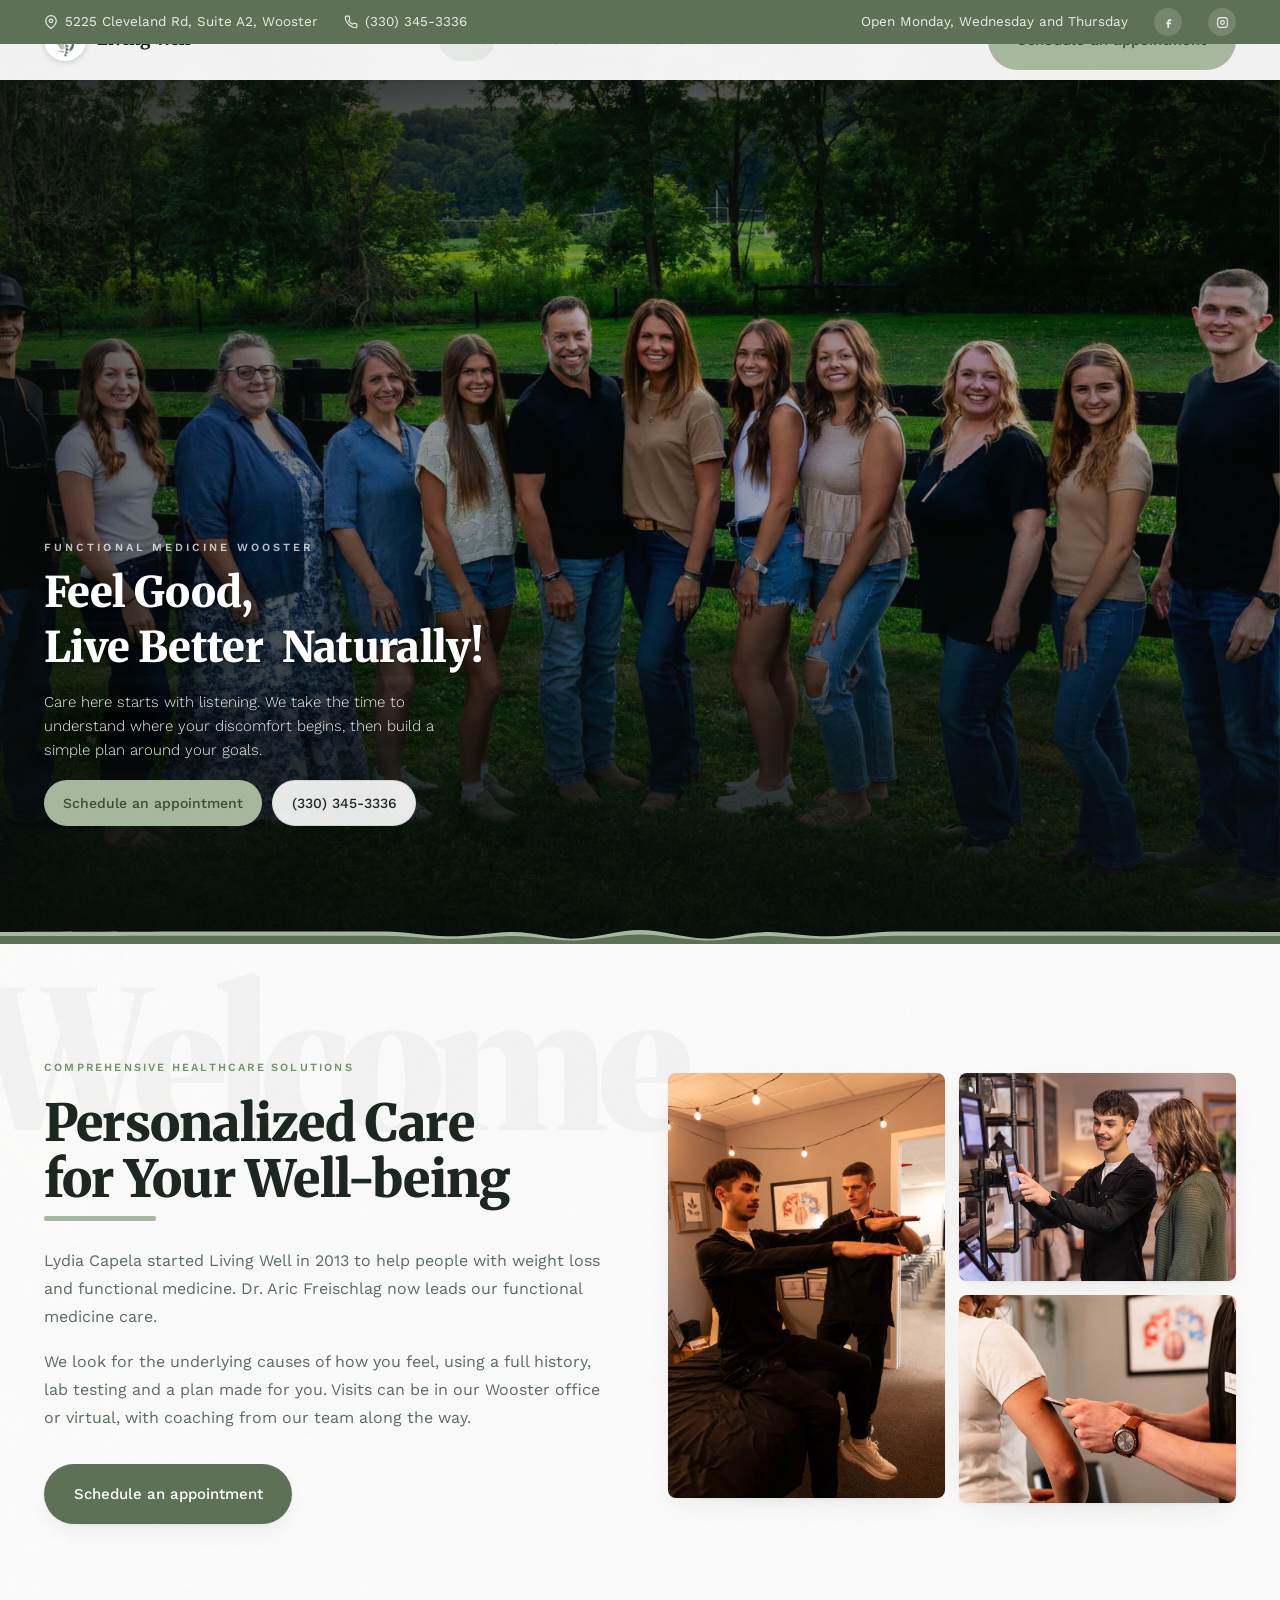
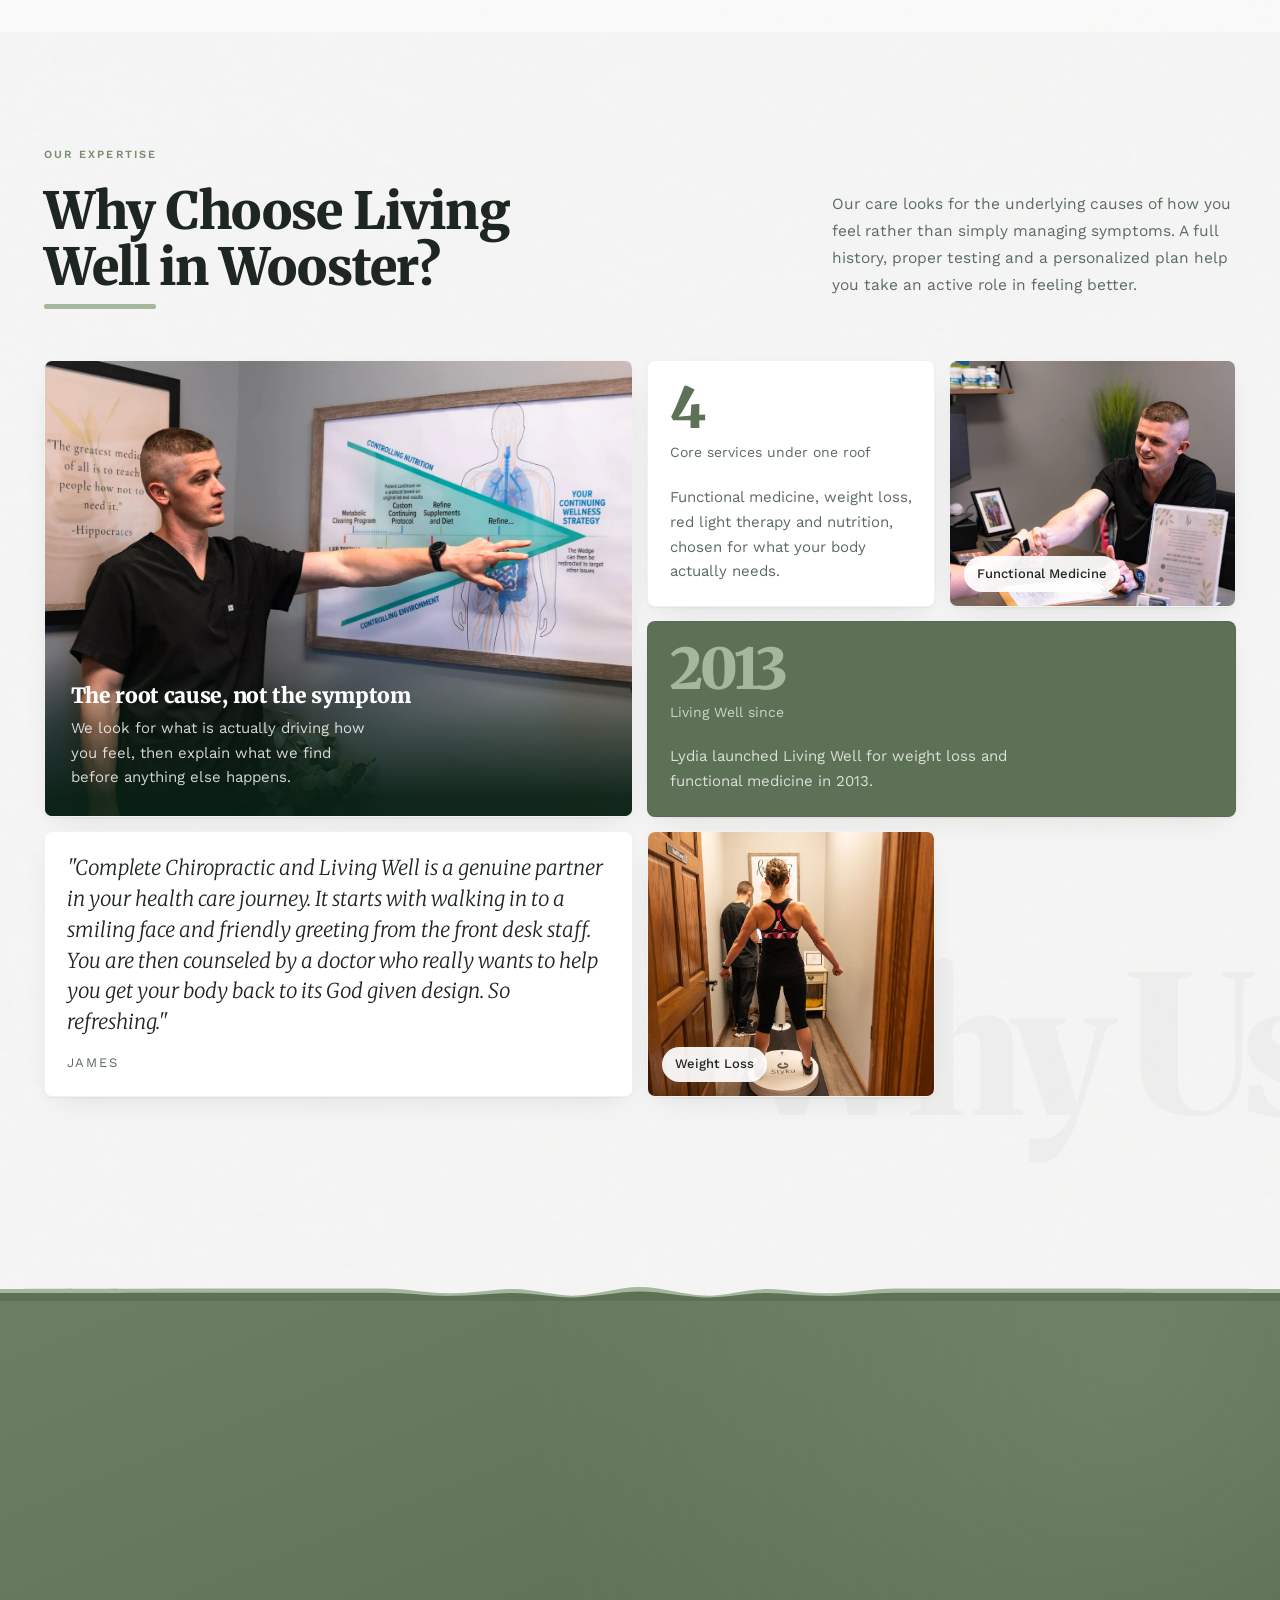
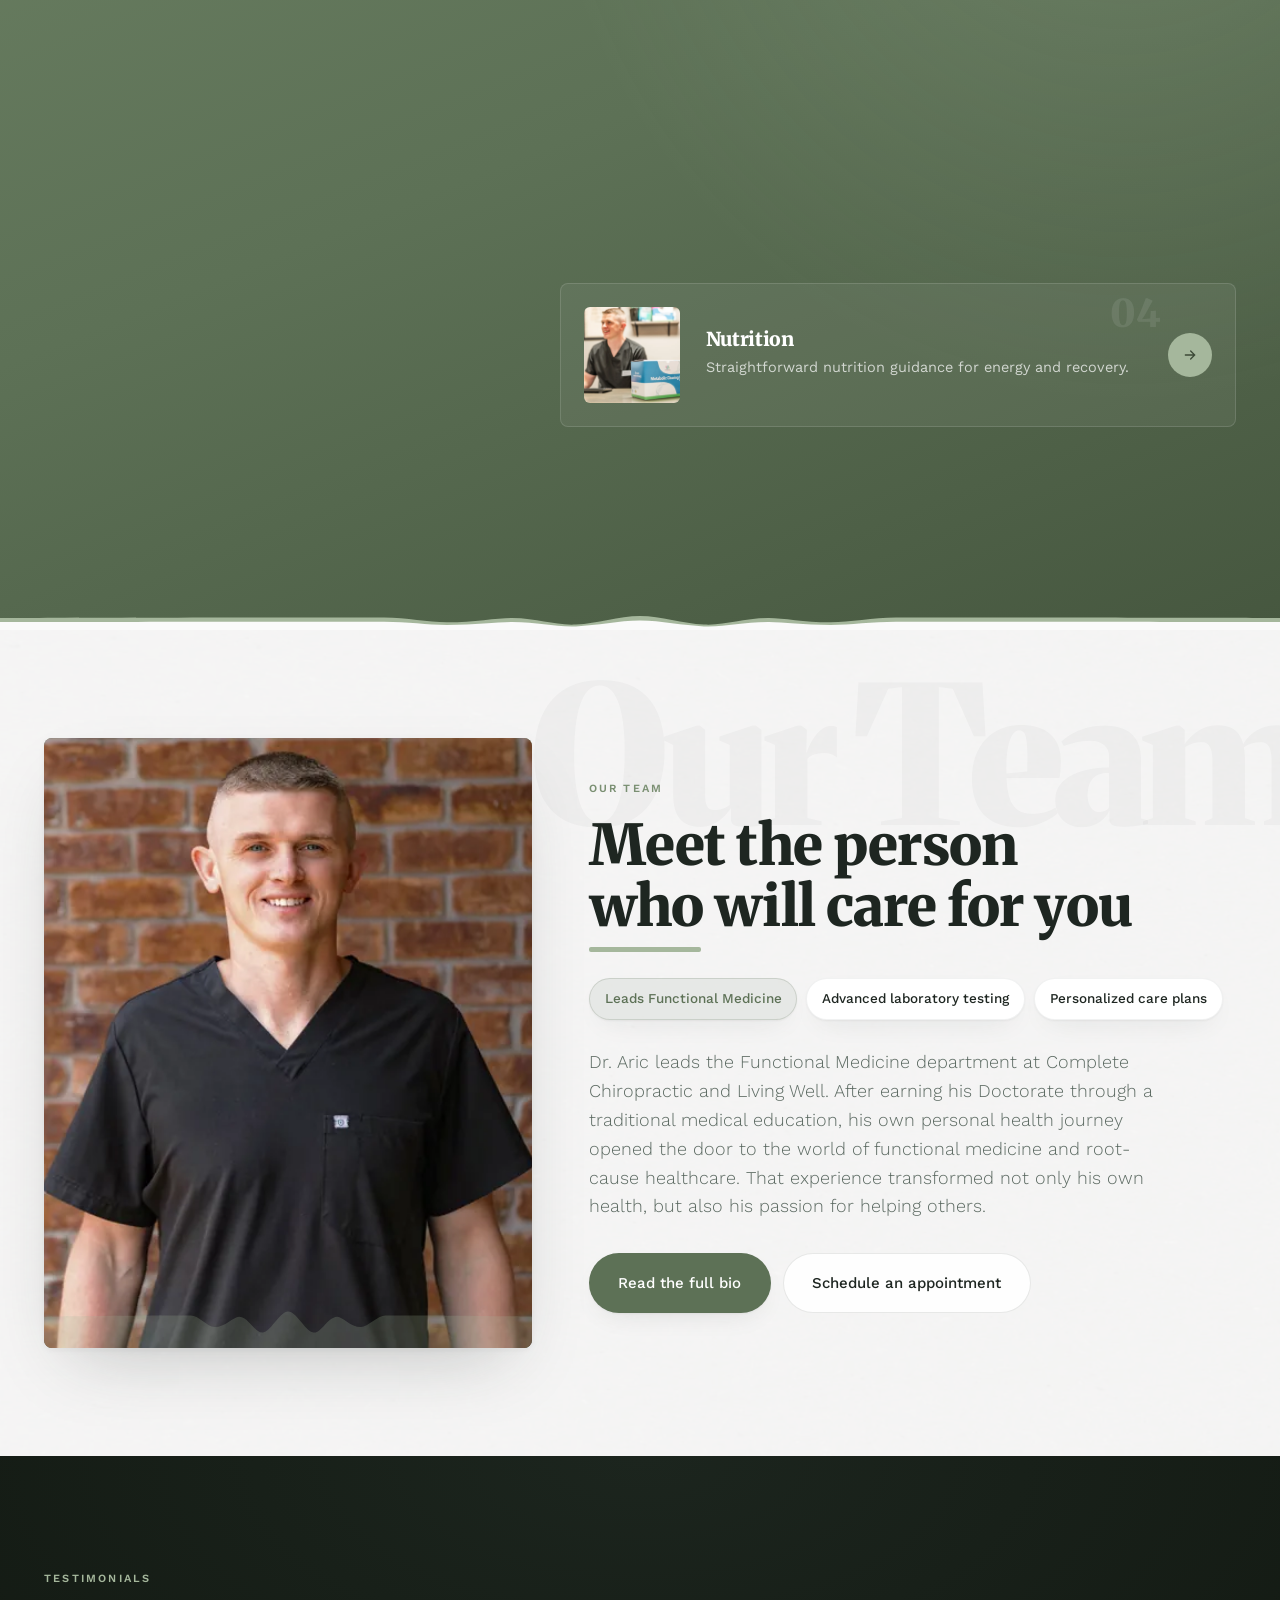
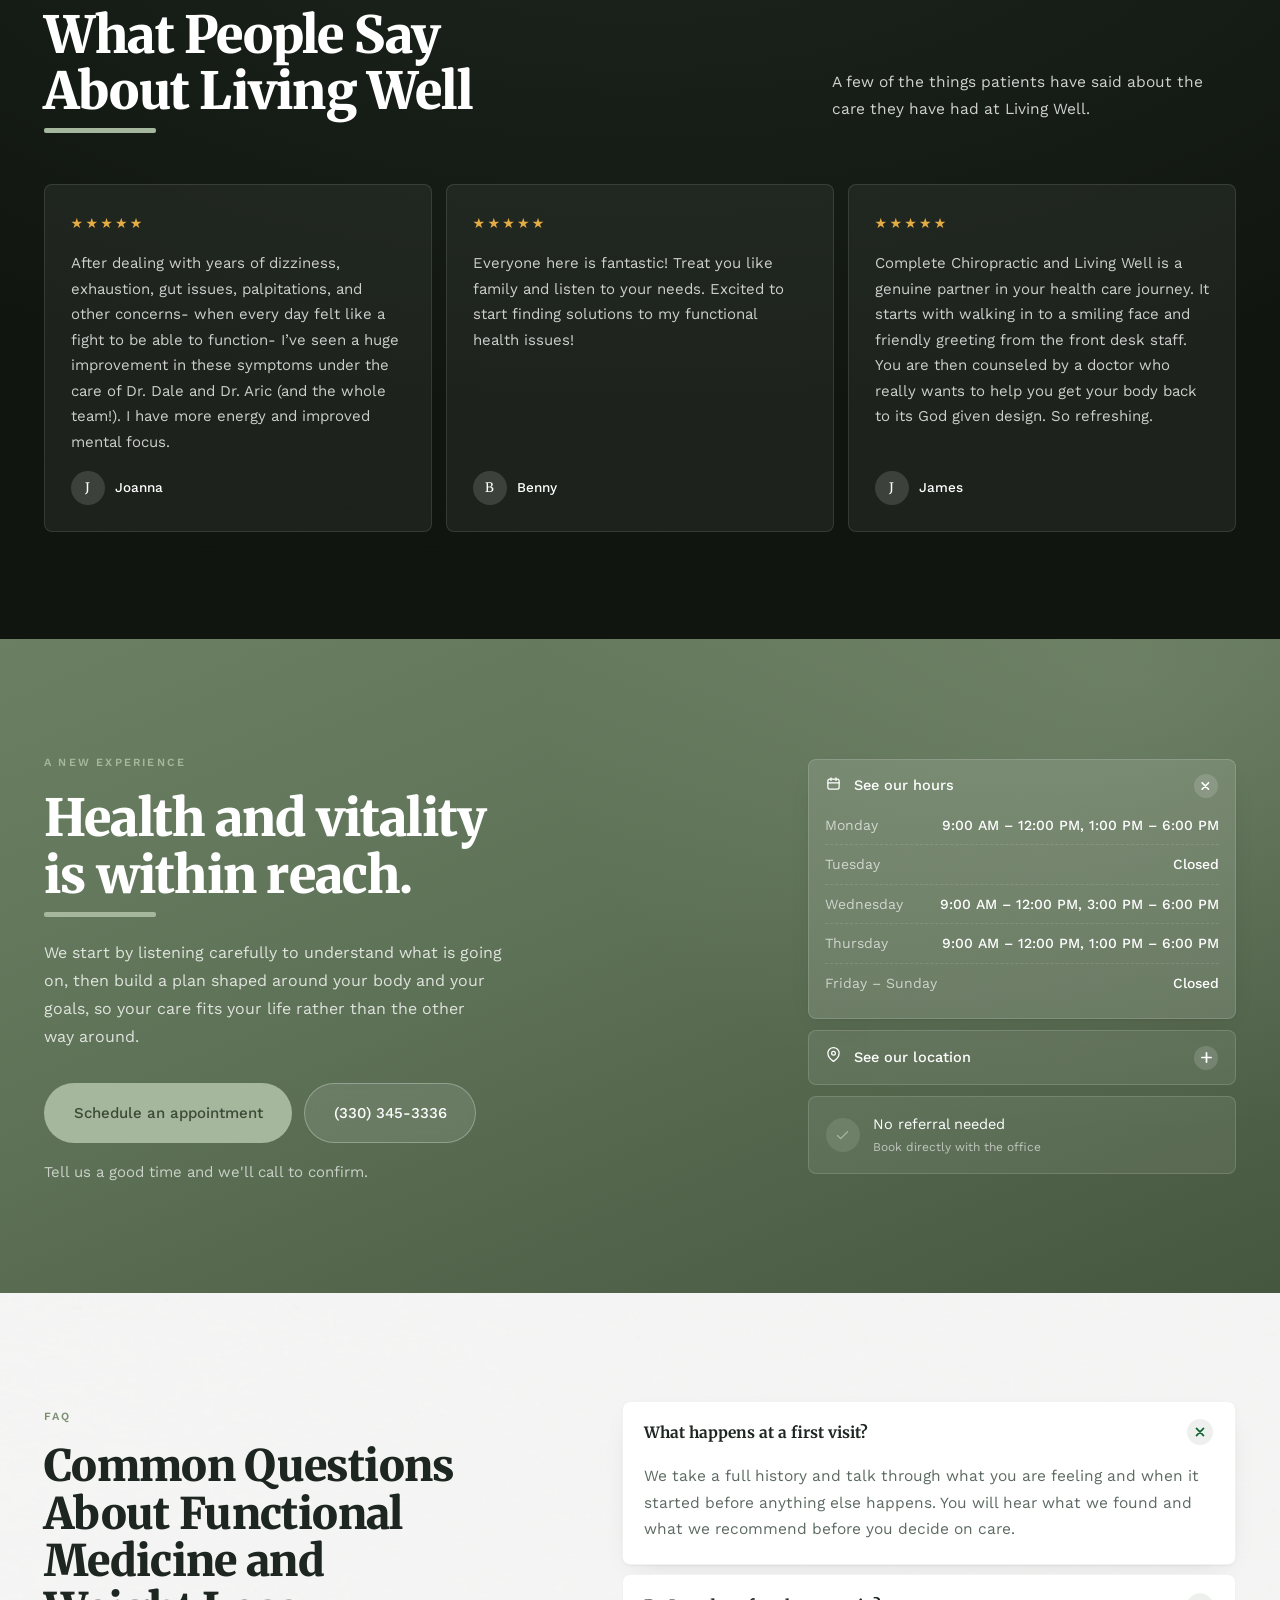
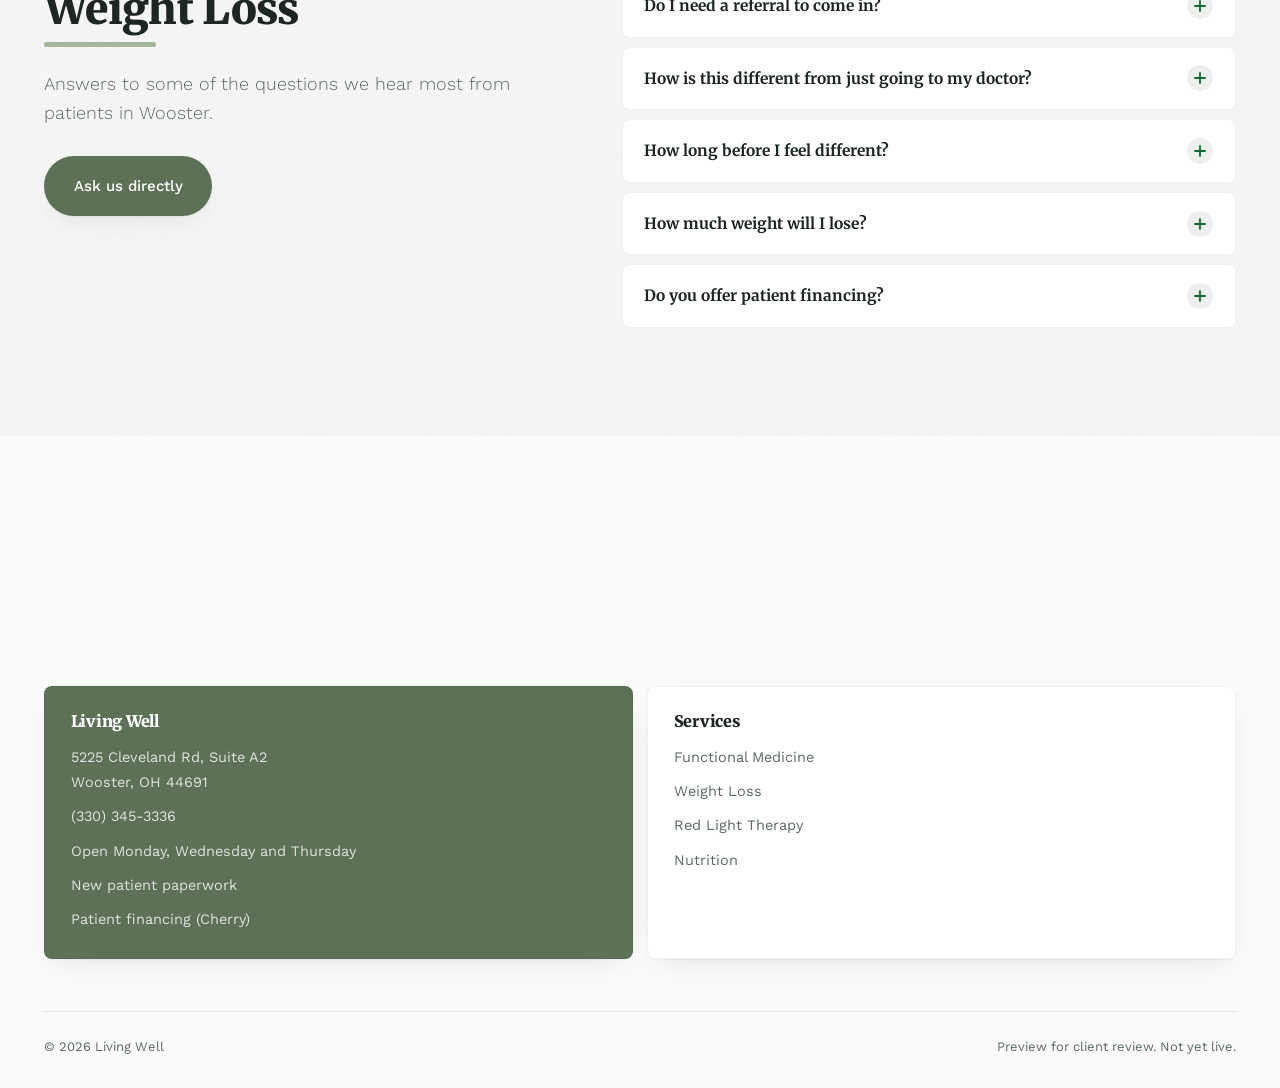
==== index.html @ 32d804de "Add Cherry patient financing on preview (Contact, Schedule, FAQ, footer) John confirmed Cherry = pat" ====
<!DOCTYPE html>
<html lang="en">
<head>
<meta charset="utf-8">
<meta name="viewport" content="width=device-width, initial-scale=1">
<meta name="robots" content="noindex, nofollow">
<title>Functional Medicine and Weight Loss in Wooster, OH | Living Well</title>
<link rel="preconnect" href="https://fonts.googleapis.com">
<link rel="preconnect" href="https://fonts.gstatic.com" crossorigin>
<link href="https://fonts.googleapis.com/css2?family=Merriweather:ital,wght@0,300;0,400;0,700;0,900;1,300&family=Work+Sans:wght@300;400;500;600&display=swap" rel="stylesheet">
<script>document.documentElement.className+=' js';</script>
<link rel="stylesheet" href="sage.css">
<style>
/* Preview only. sage.css is byte-identical to the mockup's and stays that
   way; these four declarations exist solely because the supplied logo needs the
   same light/dark flip the text brand already gets at .nav.is-stuck, where the
   bar turns rgba(255,255,255,.94). Nothing here restyles the design. */
.brand__logo{height:56px;width:auto;display:block}
.brand__logo--dark{display:none}
/* three real reviews, so the grid is three. No fourth review was invented. */
.revs{grid-template-columns:repeat(3,1fr)}
.nav.is-stuck .brand__logo--light,.nav.nav--solid .brand__logo--light{display:none}
.nav.is-stuck .brand__logo--dark,.nav.nav--solid .brand__logo--dark{display:block}

/* NAV FIT: second nav action ("Existing Patients", added 2026-08-11) costs the
   link row ~220px, which made "Who We Are" and "Patient Forms" wrap onto two
   lines below roughly 1500px. The links now never wrap, and between the mobile
   breakpoint and 1500px their padding and size tighten to make the room.
   sage.css stays byte-identical; this is preview-only, like the logo rules. */
.brand{flex:none}
.nav__links a{white-space:nowrap}
@media (min-width:1081px) and (max-width:1500px){
  .nav__links{gap:0}
  .nav__links a{padding-inline:.5em;font-size:14.5px}
}
/* Below 1250px the row cannot hold logo + six links + two buttons: the links
   already wrapped there BEFORE this button existed, and with it the logo got
   squeezed to nothing. So the existing-patient button steps aside below 1250,
   and the footer contact card carries the same link at every width, which is
   also how it is reached on mobile. The nowrap + tightening above means the
   1081-1250 band now holds one clean line, which it never did before. */
@media (max-width:1250px){ .nav__cta .btn-ghost{display:none} }
</style>
<style>/* Two-card footer (emit.py footer). */
@media (min-width:721px){.foot__cards--two{grid-template-columns:repeat(2,1fr)}}
</style>
<style>/* Icon + name brand (emit.py logo_html). */
.brand__icon{width:42px;height:42px;border-radius:50%;background:#fff;object-fit:contain;padding:3px;flex:none;box-shadow:0 1px 6px rgba(0,0,0,.18)}
@media (max-width:720px){.brand__icon{width:36px;height:36px}}
</style>
<style>/* Compact hero (emit.py HERO_COMPACT_CSS). */
.hero--compact{--hv-h1:clamp(30px,3.3vw,50px)}
.hero--compact h1{font-size:var(--hv-h1);margin-top:.25em;line-height:1.08}
.hero--compact h1 .mask{display:inline-block;margin-right:.24em}
.hero--compact .rule{display:none}
.hero--compact .hero__sub{margin-top:.75em;font-size:clamp(15px,1.05vw,17px);max-width:48ch}
.hero--compact .hero__acts{margin-top:1.1em;gap:10px}
.hero--compact .hero__acts .btn{padding:.72em 1.3em;font-size:14px}
.hero--compact .hero__acts+p,.hero--compact .scrollcue{display:none}
.hero--compact{align-items:flex-end}
.hero--compact .hero__scrim{background:linear-gradient(180deg,rgba(8,12,10,.72) 0%,rgba(8,12,10,.4) 14%,rgba(8,12,10,.08) 28%),linear-gradient(0deg,rgba(8,12,10,.94) 0%,rgba(8,12,10,.72) 22%,rgba(8,12,10,.18) 48%),linear-gradient(90deg,rgba(8,12,10,.55) 0%,rgba(8,12,10,.12) 48%)}
.hero--compact .wrap{padding-block:0 calc(var(--wave-h) + clamp(14px,2.4vh,34px))}
.hero--compact .hero__in{max-width:min(560px,100%)}
@media (max-width:720px){
  .hero--compact{min-height:88svh}
  .hero--compact .hero__img{object-position:58% 30%!important}
  .hero--compact .hero__scrim{background:linear-gradient(180deg,rgba(8,12,10,.7) 0%,rgba(8,12,10,.1) 18%),linear-gradient(0deg,rgba(8,12,10,.96) 0%,rgba(8,12,10,.8) 32%,rgba(8,12,10,.2) 58%)}
  .hero--compact .hero__sub{font-size:15px}
}
</style>
<style>/* Compact utility bar on phones (emit.py UTIL_COMPACT_CSS). */
@media (max-width:720px){.util .wrap>a[href*="maps"]{display:none}}
</style>
<style>/* Client palette over Sage green (emit.py palette_css). */
:root{--g-band:#5d7156;--g-mid:#7a8f72;--g-lite:#a5b79c;--g-lite-txt:#dde8d7;--g-deep:#3c4a37}
.sec--green{background:radial-gradient(80% 120% at 88% 6%, rgba(165,183,156,.20) 0%, rgba(165,183,156,0) 58%),linear-gradient(158deg,#6b8063 0%,#5d7156 46%,#46573f 100%)}
.ihero--green{background:radial-gradient(80% 120% at 88% 4%, rgba(165,183,156,.22) 0%, rgba(165,183,156,0) 56%),linear-gradient(158deg,#6b8063 0%,#5d7156 46%,#46573f 100%)}
.cite{background:radial-gradient(90% 130% at 92% 0%, rgba(165,183,156,.2) 0%, rgba(165,183,156,0) 60%),linear-gradient(154deg,#6b8063 0%,#5d7156 52%,#46573f 100%)}
.cred--g,.plabel--g{background:rgba(93,113,86,.09);border-color:rgba(93,113,86,.2)}
.nav.is-stuck .nav__links a:hover,.nav.is-stuck .nav__links a.on,.nav.nav--solid .nav__links a:hover,.nav.nav--solid .nav__links a.on{background:rgba(93,113,86,.09)}
.info__row .ic,summary::after{background-color:rgba(93,113,86,.1)}
.cta__row .ic,.offer__inc li::before{background-color:rgba(165,183,156,.22)}
</style>
</head>
<body>

<div class="util">
  <div class="wrap">
    <a href="https://www.google.com/maps/search/?api=1&query=Living+Well%2C+5225+Cleveland+Rd%2C+Suite+A2%2C+Wooster%2C+OH+44691" target="_blank" rel="noopener"><svg width="14" height="14" viewBox="0 0 24 24" fill="none" stroke="currentColor" stroke-width="2"><path d="M21 10c0 7-9 13-9 13s-9-6-9-13a9 9 0 0118 0z"/><circle cx="12" cy="10" r="3"/></svg> 5225 Cleveland Rd, Suite A2, Wooster</a>
    <a href="tel:3303453336"><svg width="14" height="14" viewBox="0 0 24 24" fill="none" stroke="currentColor" stroke-width="2"><path d="M22 16.9v3a2 2 0 01-2.2 2 19.8 19.8 0 01-8.6-3.1 19.5 19.5 0 01-6-6A19.8 19.8 0 012.1 4.2 2 2 0 014.1 2h3a2 2 0 012 1.7c.1.9.4 1.8.7 2.7a2 2 0 01-.5 2.1L8.1 9.9a16 16 0 006 6l1.4-1.2a2 2 0 012.1-.5c.9.3 1.8.6 2.7.7a2 2 0 011.7 2z"/></svg> (330) 345-3336</a>
    <span class="spacer"></span>
    <span class="hide-s">Open Monday, Wednesday and Thursday</span>
    <a href="https://www.facebook.com/livingwellwooster/" target="_blank" rel="noopener" class="soc" aria-label="Facebook"><svg width="13" height="13" viewBox="0 0 24 24" fill="currentColor"><path d="M14 9h3V6h-3c-2.2 0-4 1.8-4 4v2H8v3h2v7h3v-7h3l1-3h-4v-2c0-.6.4-1 1-1z"/></svg></a>
    <a href="https://www.instagram.com/livingwell_wooster/" target="_blank" rel="noopener" class="soc" aria-label="Instagram"><svg width="13" height="13" viewBox="0 0 24 24" fill="none" stroke="currentColor" stroke-width="2"><rect x="3" y="3" width="18" height="18" rx="5"/><circle cx="12" cy="12" r="3.5"/></svg></a>
  </div>
</div>

<nav class="nav nav--solid" id="nav">
  <div class="wrap">
    <div class="nav__inner">
      <a href="index.html" class="brand" aria-label="Living Well"><img class="brand__icon" src="assets/brand-spine-icon.webp" alt="" aria-hidden="true"> <span class="le-brandtxt">Living Well</span></a>
      <div class="nav__links">
        <a href="index.html" class="on">Home</a><a href="capela-living-well-about.html">Who We Are</a><a href="capela-living-well-services.html">Services</a><a href="capela-living-well-contact.html">Contact</a>
      </div>
      <div class="nav__cta">
        <a href="capela-living-well-special.html" class="btn btn-lite">Schedule an appointment</a>
        <button class="nav__burger" aria-label="Menu"><svg width="18" height="18" viewBox="0 0 24 24" stroke="currentColor" stroke-width="2" stroke-linecap="round"><path d="M3 7h18M3 12h18M3 17h18"/></svg></button>
      </div>
    </div>
  </div>
</nav>

<!-- ============ HERO: full bleed, full height ============ -->
<header class="hero hero--compact" id="hero">
  <div class="hero__media">
    <!-- The practice's own photograph (client layer sage.photos.hero). -->
    <img class="hero__img" id="heroImg" src="assets/photo-team-outdoor.webp" alt="The Living Well team together outdoors" style="object-position:60% 50%" fetchpriority="high">
  </div>
  <div class="hero__scrim"></div>

  <div class="wrap">
    <div class="hero__in">
      <span class="eyebrow reveal" style="--d:0">Functional Medicine Wooster</span>
      <h1>
        <span class="mask"><span style="--d:1">Feel Good,</span></span>
        <span class="mask"><span style="--d:2">Live Better</span></span>
        <span class="mask"><span style="--d:3"><em>Naturally!</em></span></span>
      </h1>
      <span class="rule"></span>
      <p class="hero__sub reveal" style="--d:5">Care here starts with listening. We take the time to understand where your discomfort begins, then build a simple plan around your goals.</p>
      <div class="hero__acts reveal" style="--d:6">
        <a href="capela-living-well-special.html" class="btn btn-lite">Schedule an appointment</a>
        <a href="tel:3303453336" class="btn btn-ghost">(330) 345-3336</a>
      </div>
      <p class="reveal" style="--d:7;margin-top:1.1em;font-size:15px;opacity:.85">Tell us a good time and we'll call to confirm.</p>
      <!-- Sage's real hero carries no stat row. Three placeholder figures
           crowded the photo and put three unsourced numbers above the fold.
           The proof lives in the bento band instead. -->
    </div>
  </div>

  <div class="scrollcue"><span>Scroll</span><i></i></div>

  <div class="wave" style="--wave-end:var(--g-band)">
    <svg viewBox="0 0 1440 320" preserveAspectRatio="none"><path d="M1440 276.8s-255.057-1.964-432-1.54c-26.047.061-51.843 15.76-73.44 15.94-30.357.252-54.058-14.95-70.56-14.4-30.211 1.008-48 25.2-72 21.6-24-3.6-48-28.8-72-28.8s-48 25.2-72 28.8c-24 3.6-41.789-20.592-72-21.6-16.769-.559-42.412 14.64-73.44 14.388-21.623-.175-44.532-15.871-70.56-15.932C254.828 274.847 0 276.8 0 276.8V320h1440v-43.2Z"/></svg>
    <svg viewBox="0 0 1440 320" preserveAspectRatio="none"><path d="M1440 276.8s-255.057-1.964-432-1.54c-26.047.061-51.843 15.76-73.44 15.94-30.357.252-54.058-14.95-70.56-14.4-30.211 1.008-48 25.2-72 21.6-24-3.6-48-28.8-72-28.8s-48 25.2-72 28.8c-24 3.6-41.789-20.592-72-21.6-16.769-.559-42.412 14.64-73.44 14.388-21.623-.175-44.532-15.871-70.56-15.932C254.828 274.847 0 276.8 0 276.8V320h1440v-43.2Z"/></svg>
  </div>
</header>



<!-- ============ ABOUT ============ -->
<section class="sec grain" id="about">
  <div class="ghost ghost--l" style="left:-2%;top:6%">Welcome</div>
  <div class="wrap">
    <div class="about__grid about">
      <div class="reveal">
        <span class="eyebrow">Comprehensive Healthcare Solutions</span>
        <h2 style="font-size:var(--t-h2);margin-top:.3em">Personalized Care for Your Well-being</h2>
        <span class="rule"></span>
        <div style="margin-top:1.6em">
          <p class="muted">Lydia Capela started Living Well in 2013 to help people with weight loss and functional medicine. Dr. Aric Freischlag now leads our functional medicine care.</p>
          <p class="muted">We look for the underlying causes of how you feel, using a full history, lab testing and a plan made for you. Visits can be in our Wooster office or virtual, with coaching from our team along the way.</p>
        </div>
        <div style="margin-top:2em"><a href="capela-living-well-special.html" class="btn btn-primary">Schedule an appointment</a></div>
      </div>
      <!-- The practice's own photographs (client layer sage.photos.about_*). The portrait lands first, then the wides slide out from behind it. -->
      <div class="about__stack">
        <figure class="tall"><img src="assets/welcome-aric-exercise.webp" alt="A team member guiding a patient through an arm exercise at Living Well" width="720" height="1104" style="object-position:50% 22%" loading="lazy"></figure>
        <figure class="wide" style="--wd:1.05s"><img src="assets/welcome-team-screen.webp" alt="A team member showing a patient a screen in the office" width="1000" height="750" loading="lazy"></figure>
        <figure class="wide" style="--wd:1.45s"><img src="assets/welcome-iastm.webp" alt="Instrument-assisted soft tissue work on a patient&#x27;s arm" width="1000" height="750" loading="lazy"></figure>
      </div>
    </div>
  </div>
</section>

<!-- ============ BENTO ============ -->
<section class="sec sec--paper grain sec--wavebottom" id="why">
  <div class="ghost ghost--r" style="right:-3%;bottom:14%">Why Us</div>
  <div class="wrap">
    <div class="head">
      <div class="reveal">
        <span class="eyebrow">Our Expertise</span>
        <h2>Why Choose Living Well in Wooster?</h2>
        <span class="rule"></span>
      </div>
      <div class="head__note reveal" style="--d:1">
        <p class="muted" style="font-size:15.5px">Our care looks for the underlying causes of how you feel rather than simply managing symptoms. A full history, proper testing and a personalized plan help you take an active role in feeling better.</p>
      </div>
    </div>

    <div class="bento">
      <article class="card b b--hero reveal" style="--d:0">
        <figure><img src="assets/photo-lw-wellness-plan.webp" alt="Walking through a functional wellness plan at Living Well in Wooster" loading="lazy">
          <figcaption><h3>The root cause, not the symptom</h3><p>We look for what is actually driving how you feel, then explain what we find before anything else happens.</p></figcaption>
        </figure>
      </article>
      <article class="card b b--stat reveal" style="--d:1">
        <div><div class="b__n" data-count="4">4</div><div class="b__l">Core services under one roof</div></div>
        <p style="margin-top:1.4em">Functional medicine, weight loss, red light therapy and nutrition, chosen for what your body actually needs.</p>
      </article>
      <article class="card b b--img reveal" style="--d:2"><img src="assets/svc-functional-consult.webp" alt="Functional Medicine" loading="lazy"><span class="tag">Functional Medicine</span></article>
      <article class="card b b--green reveal" style="--d:3">
        <div><div class="b__n">2013</div><div class="b__l">Living Well since</div></div>
        <p style="margin-top:1.3em;max-width:38ch">Lydia launched Living Well for weight loss and functional medicine in 2013.</p>
      </article>
      <article class="card b b--quote reveal" style="--d:4">
        <blockquote>"Complete Chiropractic and Living Well is a genuine partner in your health care journey. It starts with walking in to a smiling face and friendly greeting from the front desk staff. You are then counseled by a doctor who really wants to help you get your body back to its God given design. So refreshing."</blockquote>
        <cite>James</cite>
      </article>
      <article class="card b b--img reveal" style="--d:5"><img src="assets/svc-styku.webp" alt="Weight Loss" loading="lazy"><span class="tag">Weight Loss</span></article>
    </div>
  </div>
  <div class="wave" style="--wave-end:var(--g-band)">
    <svg viewBox="0 0 1440 320" preserveAspectRatio="none"><path d="M1440 276.8s-255.057-1.964-432-1.54c-26.047.061-51.843 15.76-73.44 15.94-30.357.252-54.058-14.95-70.56-14.4-30.211 1.008-48 25.2-72 21.6-24-3.6-48-28.8-72-28.8s-48 25.2-72 28.8c-24 3.6-41.789-20.592-72-21.6-16.769-.559-42.412 14.64-73.44 14.388-21.623-.175-44.532-15.871-70.56-15.932C254.828 274.847 0 276.8 0 276.8V320h1440v-43.2Z"/></svg>
    <svg viewBox="0 0 1440 320" preserveAspectRatio="none"><path d="M1440 276.8s-255.057-1.964-432-1.54c-26.047.061-51.843 15.76-73.44 15.94-30.357.252-54.058-14.95-70.56-14.4-30.211 1.008-48 25.2-72 21.6-24-3.6-48-28.8-72-28.8s-48 25.2-72 28.8c-24 3.6-41.789-20.592-72-21.6-16.769-.559-42.412 14.64-73.44 14.388-21.623-.175-44.532-15.871-70.56-15.932C254.828 274.847 0 276.8 0 276.8V320h1440v-43.2Z"/></svg>
  </div>
</section>

<!-- ============ SERVICES: green band, pinned heading ============ -->
<section class="sec sec--green on-dark sec--wavebottom" id="services">
  <div class="ghost ghost--l" style="left:-2%;top:4%">Services</div>
  <div class="wrap">
    <div class="svc__grid">
      <div class="svc__side reveal">
        <span class="eyebrow eyebrow--light">The Services We Offer</span>
        <h2 style="font-size:var(--t-h2);margin-top:.3em">Care shaped around your body, not a script.</h2>
        <span class="rule"></span>
        <p class="lead" style="margin-top:1.4em">Four core services, each with its own page. Start with whichever fits, or call and we will point you to the right one.</p>
        <div style="margin-top:1.9em"><a href="tel:3303453336" class="btn btn-lite">Talk to us first</a></div>
      </div>

      <div class="svc__list">
        <a href="capela-living-well-service-functional-medicine.html" class="svc reveal" style="--d:0">
          <span class="svc__thumb"><img src="assets/svc-functional-consult.webp" alt="Functional Medicine" loading="lazy"></span>
          <span><h3>Functional Medicine</h3><p>Proper testing and a full history, to find what is actually driving how you feel.</p></span>
          <span class="svc__go"><svg width="16" height="16" viewBox="0 0 24 24" fill="none" stroke="currentColor" stroke-width="2" stroke-linecap="round"><path d="M5 12h14M13 6l6 6-6 6"/></svg></span>
          <span class="svc__no">01</span>
        </a>
        <a href="capela-living-well-service-weight-loss.html" class="svc reveal" style="--d:1">
          <span class="svc__thumb"><img src="assets/svc-styku.webp" alt="Weight Loss" loading="lazy"></span>
          <span><h3>Weight Loss</h3><p>A coached program built on food, habits, and the metabolic picture behind them.</p></span>
          <span class="svc__go"><svg width="16" height="16" viewBox="0 0 24 24" fill="none" stroke="currentColor" stroke-width="2" stroke-linecap="round"><path d="M5 12h14M13 6l6 6-6 6"/></svg></span>
          <span class="svc__no">02</span>
        </a>
        <a href="capela-living-well-service-red-light-therapy.html" class="svc reveal" style="--d:2">
          <span class="svc__thumb"><img src="assets/svc-red-light.webp" alt="Red Light Therapy" loading="lazy"></span>
          <span><h3>Red Light Therapy</h3><p>Red and near-infrared light to support recovery in a sore area, without medication and without downtime.</p></span>
          <span class="svc__go"><svg width="16" height="16" viewBox="0 0 24 24" fill="none" stroke="currentColor" stroke-width="2" stroke-linecap="round"><path d="M5 12h14M13 6l6 6-6 6"/></svg></span>
          <span class="svc__no">03</span>
        </a>
        <a href="capela-living-well-service-nutrition.html" class="svc reveal" style="--d:3">
          <span class="svc__thumb"><img src="assets/svc-metabolic-kit.webp" alt="Nutrition" loading="lazy"></span>
          <span><h3>Nutrition</h3><p>Straightforward nutrition guidance for energy and recovery.</p></span>
          <span class="svc__go"><svg width="16" height="16" viewBox="0 0 24 24" fill="none" stroke="currentColor" stroke-width="2" stroke-linecap="round"><path d="M5 12h14M13 6l6 6-6 6"/></svg></span>
          <span class="svc__no">04</span>
        </a>
      </div>
    </div>
  </div>
  <div class="wave" style="--wave-end:var(--paper-2)">
    <svg viewBox="0 0 1440 320" preserveAspectRatio="none"><path d="M1440 276.8s-255.057-1.964-432-1.54c-26.047.061-51.843 15.76-73.44 15.94-30.357.252-54.058-14.95-70.56-14.4-30.211 1.008-48 25.2-72 21.6-24-3.6-48-28.8-72-28.8s-48 25.2-72 28.8c-24 3.6-41.789-20.592-72-21.6-16.769-.559-42.412 14.64-73.44 14.388-21.623-.175-44.532-15.871-70.56-15.932C254.828 274.847 0 276.8 0 276.8V320h1440v-43.2Z"/></svg>
    <svg viewBox="0 0 1440 320" preserveAspectRatio="none"><path d="M1440 276.8s-255.057-1.964-432-1.54c-26.047.061-51.843 15.76-73.44 15.94-30.357.252-54.058-14.95-70.56-14.4-30.211 1.008-48 25.2-72 21.6-24-3.6-48-28.8-72-28.8s-48 25.2-72 28.8c-24 3.6-41.789-20.592-72-21.6-16.769-.559-42.412 14.64-73.44 14.388-21.623-.175-44.532-15.871-70.56-15.932C254.828 274.847 0 276.8 0 276.8V320h1440v-43.2Z"/></svg>
  </div>
</section>

<!-- ============ TEAM: solo-first, scales up ============ -->
<section class="sec sec--paper grain" id="team">
  <div class="ghost ghost--r" style="right:-2%;top:6%">Our Team</div>
  <div class="wrap">
    <!-- ---- SOLO. The fleet default. ---- -->
    <div class="teamstate on" id="state-solo">
      <div class="solo">
        <div class="portrait slide-l">
          <span class="portrait__mono">LW</span>
          <img src="assets/team-aric-freischlag.webp" alt="Dr. Aric Freischlag, functional wellness coordinator in Wooster, Ohio" style="position:absolute;inset:0;width:100%;height:100%;object-fit:cover;object-position:50% 22%">
          <div class="portrait__wave">
            <svg viewBox="0 0 1440 320" preserveAspectRatio="none"><path d="M1440 276.8s-255.057-1.964-432-1.54c-26.047.061-51.843 15.76-73.44 15.94-30.357.252-54.058-14.95-70.56-14.4-30.211 1.008-48 25.2-72 21.6-24-3.6-48-28.8-72-28.8s-48 25.2-72 28.8c-24 3.6-41.789-20.592-72-21.6-16.769-.559-42.412 14.64-73.44 14.388-21.623-.175-44.532-15.871-70.56-15.932C254.828 274.847 0 276.8 0 276.8V320h1440v-43.2Z"/></svg>
          </div>
        </div>

        <div class="slide-r" style="--d:1">
          <span class="eyebrow">Our Team</span>
          <h2 class="solo__name">Meet the person who will care for you</h2>
          <span class="rule"></span>
          <div class="solo__creds">
            <span class="cred cred--g">Leads Functional Medicine</span>
            <span class="cred">Advanced laboratory testing</span>
            <span class="cred">Personalized care plans</span>
          </div>
          <p class="lead solo__body">Dr. Aric leads the Functional Medicine department at Complete Chiropractic and Living Well. After earning his Doctorate through a traditional medical education, his own personal health journey opened the door to the world of functional medicine and root-cause healthcare. That experience transformed not only his own health, but also his passion for helping others.</p>
          <div class="solo__acts">
            <a href="capela-living-well-about.html" class="btn btn-primary">Read the full bio</a>
            <a href="capela-living-well-special.html" class="btn btn-ghost">Schedule an appointment</a>
          </div>
        </div>
      </div>
    </div>

  </div>
</section>

<!-- ============ REVIEWS: photo band, ghost behind ============ -->
<section class="sec sec--ink on-dark">
  <div class="ghost ghost--l" style="left:3%;bottom:4%">Reviews</div>
  <div class="wrap">
    <div class="head">
      <div class="reveal">
        <span class="eyebrow eyebrow--light">Testimonials</span>
        <h2>What People Say About Living Well</h2>
        <span class="rule"></span>
      </div>
      <div class="head__note reveal" style="--d:1">
        <p style="font-size:15.5px">A few of the things patients have said about the care they have had at Living Well.</p>
      </div>
    </div>
    <div class="revs">
      <article class="rev slide-l" style="--d:0"><span class="rev__stars">★★★★★</span><p>After dealing with years of dizziness, exhaustion, gut issues, palpitations, and other concerns- when every day felt like a fight to be able to function- I’ve seen a huge improvement in these symptoms under the care of Dr. Dale and Dr. Aric (and the whole team!). I have more energy and improved mental focus.</p><span class="rev__by"><span class="rev__av">J</span> Joanna</span></article>
      <article class="rev slide-l" style="--d:1"><span class="rev__stars">★★★★★</span><p>Everyone here is fantastic! Treat you like family and listen to your needs. Excited to start finding solutions to my functional health issues!</p><span class="rev__by"><span class="rev__av">B</span> Benny</span></article>
      <article class="rev slide-l" style="--d:2"><span class="rev__stars">★★★★★</span><p>Complete Chiropractic and Living Well is a genuine partner in your health care journey. It starts with walking in to a smiling face and friendly greeting from the front desk staff. You are then counseled by a doctor who really wants to help you get your body back to its God given design. So refreshing.</p><span class="rev__by"><span class="rev__av">J</span> James</span></article>
      
    </div>
  </div>
</section>

<!-- ============ CTA ============ -->
<section class="sec sec--green on-dark" id="book">
  <div class="wrap">
    <div class="cta__in">
      <div class="reveal">
        <span class="eyebrow eyebrow--light">A New Experience</span>
        <h2 style="font-size:var(--t-h2);margin-top:.3em">Health and vitality is within reach.</h2>
        <span class="rule"></span>
        <p style="margin-top:1.4em;max-width:48ch">We start by listening carefully to understand what is going on, then build a plan shaped around your body and your goals, so your care fits your life rather than the other way around.</p>
        <div style="margin-top:2em;display:flex;gap:12px;flex-wrap:wrap">
          <a href="capela-living-well-special.html" class="btn btn-lite">Schedule an appointment</a>
          <a href="tel:3303453336" class="btn btn-ghost">(330) 345-3336</a>
        </div>
        <p style="margin-top:1.1em;font-size:15px;opacity:.85">Tell us a good time and we'll call to confirm.</p>
      </div>
      <!-- Hours and location EXPAND, because split hours are common and a flat
           "Mon to Fri 8-6" is a lie for most practices. No-referral stays a plain
           statement: there is nothing behind it worth a click. One open by default
           so the band never reads as three closed doors. -->
      <div class="cta__aside reveal" style="--d:1">
        <details class="cta__acc" open>
          <summary><span class="ic"><svg width="15" height="15" viewBox="0 0 24 24" fill="none" stroke="currentColor" stroke-width="2" stroke-linecap="round"><rect x="3" y="5" width="18" height="16" rx="3"/><path d="M8 3v4M16 3v4M3 11h18"/></svg></span>See our hours</summary>
          <div class="cta__acc__body">
            <ul class="hours">
              <li><span>Monday</span><b>9:00 AM – 12:00 PM, 1:00 PM – 6:00 PM</b></li>
              <li><span>Tuesday</span><b>Closed</b></li>
              <li><span>Wednesday</span><b>9:00 AM – 12:00 PM, 3:00 PM – 6:00 PM</b></li>
              <li><span>Thursday</span><b>9:00 AM – 12:00 PM, 1:00 PM – 6:00 PM</b></li>
              <li><span>Friday – Sunday</span><b>Closed</b></li>
            </ul>
          </div>
        </details>

        <details class="cta__acc">
          <summary><span class="ic"><svg width="15" height="15" viewBox="0 0 24 24" fill="none" stroke="currentColor" stroke-width="2"><path d="M21 10c0 7-9 13-9 13s-9-6-9-13a9 9 0 0118 0z"/><circle cx="12" cy="10" r="3"/></svg></span>See our location</summary>
          <div class="cta__acc__body">
            <p style="margin-bottom:.9em">5225 Cleveland Rd, Suite A2<br>Wooster, OH 44691</p>
            <div class="mapslot" style="border:0;padding:0;overflow:hidden">
              <iframe src="https://maps.google.com/maps?q=Living%20Well%2C%205225%20Cleveland%20Rd%2C%20Suite%20A2%2C%20Wooster%2C%20OH%2044691&z=15&output=embed" style="width:100%;height:100%;border:0;border-radius:inherit" loading="lazy" referrerpolicy="no-referrer-when-downgrade" title="Map to Living Well"></iframe>
            </div>
          </div>
        </details>

        <div class="cta__row cta__row--flat"><span class="ic"><svg width="15" height="15" viewBox="0 0 24 24" fill="none" stroke="currentColor" stroke-width="2" stroke-linecap="round"><path d="M20 6L9 17l-5-5"/></svg></span><span>No referral needed<small>Book directly with the office</small></span></div>
      </div>
    </div>
  </div>
</section>

<!-- ============ FAQ ============ -->
<section class="sec sec--paper grain" id="faq">
  <div class="wrap">
    <div class="faq">
      <div class="reveal">
        <span class="eyebrow">FAQ</span>
        <h2 style="margin-top:.3em">Common Questions About Functional Medicine and Weight Loss</h2>
        <span class="rule"></span>
        <p class="lead" style="margin-top:1.3em">Answers to some of the questions we hear most from patients in Wooster.</p>
        <a href="tel:3303453336" class="btn btn-primary" style="margin-top:1.9em">Ask us directly</a>
      </div>
      <div class="faq__list reveal" style="--d:1">
        <details open><summary>What happens at a first visit?</summary><div class="faq__a">We take a full history and talk through what you are feeling and when it started before anything else happens. You will hear what we found and what we recommend before you decide on care.</div></details>
        <details><summary>Do I need a referral to come in?</summary><div class="faq__a">No. You can book directly with our office.</div></details>
        <details><summary>How is this different from just going to my doctor?</summary><div class="faq__a">It is not in competition with your doctor. A physician is looking for disease that needs medical management, and is very good at that. This looks at the space before that, where you feel unwell but nothing has crossed a diagnostic threshold, and it has the appointment length to go through your history properly. Plenty of our patients keep seeing both, and that is the right arrangement.</div></details>
        <details><summary>How long before I feel different?</summary><div class="faq__a">Honestly, it varies, and anyone who gives you a number for this is guessing. Some people notice a difference in energy or digestion within a few weeks of changing the obvious things. Where something has been building for years, it takes longer. We set a review point at the start so there is a defined moment to look at whether this is working, rather than an open-ended commitment.</div></details>
        <details><summary>How much weight will I lose?</summary><div class="faq__a">We do not give a number before meeting you, and we would be wary of anyone who does. It depends on where you are starting from, what your sleep and stress look like, and what you can realistically keep doing. After the first consultation we can talk honestly about what is reasonable for you.</div></details>
        <details><summary>Do you offer patient financing?</summary><div class="faq__a">Yes. Patient financing is available through Cherry. <a href="https://pay.withcherry.com/4livingwell?utm_source=merchant&utm_medium=website" target="_blank" rel="noopener">Apply with Cherry</a>.</div></details>

      </div>
    </div>
  </div>
</section>

<!-- ============ FOOTER: CONTACT US rises from behind the cards ============ -->
<footer class="foot" id="foot">
  <div class="wrap">
    <div class="foot__megawrap"><h2 class="foot__mega" id="mega">Contact <em>Us</em></h2></div>
    <div class="foot__cards foot__cards--two">
      <div class="card fc fc--g reveal" style="--d:0"><h3>Living Well</h3><ul><li>5225 Cleveland Rd, Suite A2<br>Wooster, OH 44691</li><li><a href="tel:3303453336">(330) 345-3336</a></li><li>Open Monday, Wednesday and Thursday</li><li><a href="capela-living-well-new-patient-paperwork.html">New patient paperwork</a></li><li><a href="https://pay.withcherry.com/4livingwell?utm_source=merchant&utm_medium=website" target="_blank" rel="noopener">Patient financing (Cherry)</a></li></ul></div>
      <div class="card fc reveal" style="--d:1"><h3>Services</h3><ul><li><a href="capela-living-well-service-functional-medicine.html">Functional Medicine</a></li><li><a href="capela-living-well-service-weight-loss.html">Weight Loss</a></li><li><a href="capela-living-well-service-red-light-therapy.html">Red Light Therapy</a></li><li><a href="capela-living-well-service-nutrition.html">Nutrition</a></li><li></li></ul></div>

    </div>
    <div class="foot__base"><span>© 2026 Living Well</span><span class="spacer"></span><span>Preview for client review. Not yet live.</span></div>
  </div>
</footer>

<div class="mobar">
  <a href="tel:3303453336" class="btn btn-ghost">Call</a>
  <a href="capela-living-well-special.html" class="btn btn-primary">Schedule an appointment</a>
</div>

<script src="sage.js"></script>
</body>
</html>
---- sage.css ----
/* ============================================================
   SAGE v2. Theory only. Not canon.

   v1 failed on "it doesn't feel like the Sage site". It didn't,
   and reading the real build showed why: I preserved the palette
   and the serif and missed the three devices that actually carry
   Sage's identity.

     1. THE WAVE RIBBON. Three stacked SVGs, one shared path,
        bottom-aligned, heights 320 / 216 / 146, filled
        #6EC42F, #126736, then the next band's colour. Lifted
        verbatim off the live build. Here they DRIFT.
     2. THE BAND GREEN IS #126736, not #2E8B57. v1 used the wrong
        green everywhere.
     3. SAGE ALREADY SHIPS GRAIN (paper-grain-neutral.webp @ .1).
        v1 "added" a texture Sage already had.

   Plus: full-bleed photo bands with colour overlays, and a band
   rhythm that alternates white / green / photo rather than
   sitting on one warm ground the whole way down.
   ============================================================ */

:root{
  /* Sage's REAL values, read off the live build */
  --g-band:  #126736;   /* section green */
  --g-mid:   #2E8B57;   /* palette green */
  --g-lite:  #6EC42F;   /* wave + accent */
  /* Same hue, lightened until it clears 4.5:1 on --g-band. --g-lite is a FILL
     colour (waves, rules, the lite button) where contrast never applied; used as
     small TEXT on the band it measured 3.18:1 and failed WCAG AA. This token is
     for that one job, so the fills keep the colour the design was approved in. */
  --g-lite-txt: #A7E07E;
  --g-deep:  #0C4223;
  --gold:    #E3AC45;   /* review stars only - the one non-green accent */

  --paper:   #FFFFFF;
  --paper-2: #FAFAFA;
  --ink:     #1E2621;
  --ink-soft:#5C6A62;
  --stroke:  rgba(30,38,33,.10);
  --stroke-2:rgba(30,38,33,.06);

  --r:8px; --r-sm:6px; --r-pill:999px;
  --shadow-1:0 1px 2px rgba(30,38,33,.05), 0 10px 30px -14px rgba(30,38,33,.14);
  --shadow-2:0 2px 6px rgba(30,38,33,.05), 0 30px 70px -28px rgba(30,38,33,.26);
  --ease:cubic-bezier(.16,1,.3,1);

  --gut:clamp(20px,4vw,44px);
  --maxw:1280px;

  --t-eyebrow:clamp(11px,.74vw,13.5px);
  --t-body:clamp(16px,1.05vw,18px);
  --t-lead:clamp(18px,1.35vw,22px);
  --t-h3:clamp(21px,1.6vw,27px);
  --t-h2:clamp(32px,4vw,58px);
  --t-h1:clamp(44px,6.4vw,104px);
  --t-mega:clamp(64px,15vw,240px);

  --wave-h:clamp(56px,7.5vw,116px);
}

*,*::before,*::after{box-sizing:border-box}
html{-webkit-text-size-adjust:100%;scroll-behavior:smooth}
body{
  margin:0;background:var(--paper);color:var(--ink);
  font-family:'Work Sans',system-ui,sans-serif;font-size:var(--t-body);line-height:1.75;
  overflow-x:hidden;-webkit-font-smoothing:antialiased;
}
img{display:block;max-width:100%;height:auto}
a{color:inherit;text-decoration:none}
h1,h2,h3,h4{font-family:Merriweather,Georgia,serif;font-weight:900;line-height:1.1;letter-spacing:-.015em;margin:0;text-wrap:balance}
p{margin:0;text-wrap:pretty}
.wrap{width:100%;max-width:var(--maxw);margin-inline:auto;padding-inline:var(--gut)}

/* ---------- Sage's own grain, not a substitute ---------- */
.grain{position:relative}
.grain::before{
  content:'';position:absolute;inset:0;z-index:1;pointer-events:none;
  background:url('assets/paper-grain-neutral.webp') center/cover no-repeat;opacity:.10;
}
.grain > *{position:relative;z-index:2}

/* ============================================================
   THE WAVE RIBBON - Sage's signature, animated
   ============================================================ */
/* STATIC. The drift is gone (John, 2026-08-01) and he was right for a reason
   worth keeping: a moving divider stacked directly on a scrolling conditions
   strip put two competing motions at the single most important seam on the
   page. The shape carries Sage's identity; the movement was mine, and it was
   the second Tier 2 device in a budget that allows one.
   Shape stays verbatim: BD's own 3-layer divider, 320/216/146, and this is a
   NATIVE Breakdance feature, so no third-party divider CSS is imported. */
.wave{position:absolute;left:0;right:0;bottom:-1px;height:var(--wave-h);z-index:6;pointer-events:none;overflow:hidden}
.wave svg{position:absolute;left:0;bottom:0;width:100%;display:block}
/* TWO layers (John, 2026-08-01). Heights stay Sage's own 320 and 216, i.e.
   100% and 67.5% - the dropped layer is the third, not a re-invented ratio.
   Keeping the SHORTER lime band rather than the taller one is deliberate:
   #6EC42F is the loudest colour in the palette and this is the calmer of the
   two possible pairs. Layer 2 is now the destination colour, so the divider
   still resolves into whatever band follows it. */
.wave svg:nth-child(1){height:100%;   fill:var(--g-lite)}
.wave svg:nth-child(2){height:67.5%;  fill:var(--wave-end,#fff)}
.wave--flip{top:-1px;bottom:auto;transform:scaleY(-1)}

/* ---------- shared ---------- */
.eyebrow{
  display:inline-block;font-size:var(--t-eyebrow);font-weight:600;
  letter-spacing:.2em;text-transform:uppercase;color:var(--g-mid);
}
.on-dark .eyebrow, .eyebrow--light{color:var(--g-lite)}
.lead{font-size:var(--t-lead);color:var(--ink-soft);line-height:1.6;font-weight:300}
.on-dark .lead{color:rgba(255,255,255,.8)}
.muted{color:var(--ink-soft)}
.on-dark{color:#fff}
.on-dark h1,.on-dark h2,.on-dark h3{color:#fff}
.on-dark p{color:rgba(255,255,255,.8)}

/* Sage's short green rule, drawn on entry */
.rule{display:block;width:112px;height:5px;background:var(--g-lite);margin-top:.55em;border-radius:2px;transform-origin:left;transition:transform .9s var(--ease) .5s}
.js .rule{transform:scaleX(0)}
.js .is-in .rule{transform:scaleX(1)}

.btn{
  display:inline-flex;align-items:center;gap:.6em;
  font-size:15px;font-weight:500;padding:1.05em 1.9em;border-radius:var(--r-pill);
  border:1px solid transparent;cursor:pointer;position:relative;
  transition:transform .35s var(--ease),box-shadow .35s var(--ease),background .35s var(--ease);
  white-space:nowrap;
}
.btn-primary{background:var(--g-band);color:#fff;box-shadow:var(--shadow-1)}
.btn-primary:hover{background:var(--g-mid);box-shadow:0 14px 32px -12px rgba(18,103,54,.6)}
.btn-lite{background:var(--g-lite);color:var(--g-deep)}
.btn-lite:hover{background:#7fd63c}
.btn-ghost{background:rgba(255,255,255,.9);color:var(--ink);border-color:var(--stroke)}
.btn-ghost:hover{background:#fff}
.on-dark .btn-ghost{background:rgba(255,255,255,.1);color:#fff;border-color:rgba(255,255,255,.28);backdrop-filter:blur(8px)}
.on-dark .btn-ghost:hover{background:rgba(255,255,255,.2)}

.card{background:#fff;border:1px solid var(--stroke-2);border-radius:var(--r);box-shadow:var(--shadow-1);overflow:hidden;position:relative}
.ph{display:inline-block;font-size:9.5px;font-weight:600;letter-spacing:.14em;text-transform:uppercase;color:#9A6B1F;background:rgba(214,158,46,.14);border:1px solid rgba(214,158,46,.3);padding:.28em .6em;border-radius:4px;vertical-align:middle}
.on-dark .ph,.svc .ph{color:#F6E4B4;background:rgba(255,255,255,.14);border-color:rgba(255,255,255,.26)}

/* ============================================================
   MOTION. Every effect below is gated on prefers-reduced-motion.
   ============================================================ */
/* The hidden start states are gated on `.js`. Without script the page
   renders fully visible instead of a blank hero, which is what used to
   happen if the observer never ran. Motion is the enhancement, never
   the thing that makes content exist. */
.reveal{transition:opacity .9s var(--ease),transform .9s var(--ease);transition-delay:calc(var(--d,0)*90ms)}
.js .reveal{opacity:0;transform:translateY(28px)}
.js .reveal.is-in{opacity:1;transform:none}

/* clip-path wipe for images */
.wipe{transition:clip-path 1.15s var(--ease);transition-delay:calc(var(--d,0)*90ms)}
.js .wipe{clip-path:inset(0 0 100% 0)}
.js .wipe.is-in{clip-path:inset(0 0 0 0)}

/* line-mask headline */
.mask{display:block;overflow:hidden;padding-bottom:.14em;margin-bottom:-.14em}
.mask > span{display:block;transition:transform 1.1s var(--ease);transition-delay:calc(var(--d,0)*110ms)}
.js .mask > span{transform:translateY(112%)}
.js .is-in .mask > span{transform:none}

@media (prefers-reduced-motion:reduce){
  html{scroll-behavior:auto}
  .reveal,.wipe,.mask>span,.slide-l,.slide-r,
  .ghost,.about__stack figure{opacity:1!important;transform:none!important;clip-path:none!important;transition:none!important}
  .rule{transform:scaleX(1)!important;transition:none!important}
  /* the divider and the conditions strip carry no motion at all now, so there
     is nothing left here to switch off for them */
  .hero__img{transform:none!important}
  *{animation-duration:.001ms!important;animation-iteration-count:1!important}
}

/* ============================================================
   CHROME
   ============================================================ */
.util{background:var(--g-band);color:rgba(255,255,255,.88);font-size:13.5px;position:relative;z-index:70}
.util .wrap{display:flex;gap:26px;align-items:center;min-height:44px;flex-wrap:wrap}
.util a{display:inline-flex;align-items:center;gap:.5em}
.util a:hover{color:#fff}
.util .spacer{margin-left:auto}
.util .soc{width:28px;height:28px;border-radius:50%;background:rgba(255,255,255,.15);display:inline-flex;align-items:center;justify-content:center;transition:background .3s var(--ease)}
.util .soc:hover{background:rgba(255,255,255,.32)}

/* nav starts transparent OVER the hero, the way Sage's does */
.nav{position:fixed;top:44px;left:0;right:0;z-index:65;padding:16px 0;transition:padding .45s var(--ease),background .45s var(--ease),box-shadow .45s var(--ease),top .45s var(--ease)}
.nav__inner{display:flex;align-items:center;gap:20px}
.brand{display:flex;align-items:center;gap:11px;font-family:Merriweather,serif;font-weight:700;font-size:17px;letter-spacing:-.02em;color:#fff;white-space:nowrap;transition:color .45s var(--ease)}
.brand .mark{width:36px;height:36px;border-radius:8px;background:var(--g-lite);color:var(--g-deep);flex:none;display:grid;place-items:center}
.nav__links{display:flex;gap:4px;margin-inline:auto}
.nav__links a{font-size:15px;font-weight:500;color:rgba(255,255,255,.92);padding:.55em 1em;border-radius:var(--r-pill);transition:background .3s var(--ease),color .3s var(--ease)}
.nav__links a:hover,.nav__links a.on{background:rgba(255,255,255,.16)}
.nav__cta{display:flex;align-items:center;gap:12px}
.nav__burger{display:none;width:44px;height:44px;border-radius:50%;border:1px solid rgba(255,255,255,.3);background:rgba(255,255,255,.1);color:#fff;cursor:pointer}

.nav.is-stuck{top:0;padding:10px 0;background:rgba(255,255,255,.94);backdrop-filter:blur(18px) saturate(1.4);box-shadow:var(--shadow-1)}
.nav.is-stuck .brand{color:var(--ink)}
.nav.is-stuck .nav__links a{color:var(--ink-soft)}
.nav.is-stuck .nav__links a:hover,.nav.is-stuck .nav__links a.on{background:rgba(18,103,54,.09);color:var(--g-band)}
.nav.is-stuck .nav__burger{border-color:var(--stroke);background:#fff;color:var(--ink)}


/* ---- mobile nav panel (built by sage.js) ---- */
.nav__panel{
  position:fixed; inset:0; z-index:120;
  background:rgba(12,16,14,.42);
  opacity:0; visibility:hidden; pointer-events:none;
  transition:opacity .28s var(--ease), visibility .28s;
}
.nav__panel.is-open{opacity:1; visibility:visible; pointer-events:auto}
.nav__panel-inner{
  position:absolute; left:0; right:0; top:0;
  background:rgba(255,255,255,.98);
  backdrop-filter:blur(18px) saturate(1.3);
  box-shadow:var(--shadow-2);
  padding:calc(env(safe-area-inset-top,0px) + 78px) 22px 28px;
  display:flex; flex-direction:column; gap:6px;
  transform:translateY(-12px);
  transition:transform .28s var(--ease);
  max-height:100svh; overflow:auto;
}
.nav__panel.is-open .nav__panel-inner{transform:none}
.nav__panel-inner a{
  display:block; font-size:17px; font-weight:500; color:var(--ink);
  padding:.9em 1em; border-radius:var(--r-sm);
}
.nav__panel-inner a:hover{background:rgba(18,103,54,.08); color:var(--g-band)}
.nav__panel-inner .nav__panel-cta{
  margin-top:12px; justify-content:center; text-align:center;
}
body.nav-open{overflow:hidden; touch-action:none}

/* Permanent solid white nav (Living Well preview preference) */
.nav.nav--solid{
  top:0; padding:10px 0;
  background:rgba(255,255,255,.94);
  backdrop-filter:blur(18px) saturate(1.4);
  box-shadow:var(--shadow-1);
}
.nav.nav--solid .brand{color:var(--ink)}
.nav.nav--solid .nav__links a{color:var(--ink-soft)}
.nav.nav--solid .nav__links a:hover,
.nav.nav--solid .nav__links a.on{background:rgba(18,103,54,.09); color:var(--g-band)}
.nav.nav--solid .nav__burger{border-color:var(--stroke); background:#fff; color:var(--ink)}


/* ============================================================
   HERO - full bleed, full height, animated
   ============================================================ */
.hero{position:relative;min-height:100svh;display:flex;align-items:center;overflow:hidden;isolation:isolate}
.hero__media{position:absolute;inset:0;z-index:0;overflow:hidden}
.hero__img{
  position:absolute;inset:-8% 0 -8% 0;width:100%;height:116%;object-fit:cover;object-position:62% 42%;
  will-change:transform;transform:scale(1.1);
  animation:heroIn 1.9s var(--ease) forwards;
}
@keyframes heroIn{to{transform:scale(1)}}
.hero__scrim{
  position:absolute;inset:0;z-index:1;
  background:
    linear-gradient(100deg, rgba(10,14,12,.94) 0%, rgba(10,14,12,.82) 36%, rgba(10,14,12,.45) 58%, rgba(10,14,12,.22) 78%),
    linear-gradient(0deg, rgba(8,40,22,.58) 0%, rgba(8,40,22,0) 42%);
}
.hero .wrap{position:relative;z-index:4;width:100%;padding-block:clamp(90px,13vh,150px)}
.hero__in{max-width:min(760px,64%)}
.hero .eyebrow{color:rgba(255,255,255,.72);letter-spacing:.28em}
.hero h1{font-size:var(--t-h1);color:#fff;margin:.34em 0 0;text-shadow:0 2px 28px rgba(0,0,0,.55),0 1px 2px rgba(0,0,0,.4)}
.hero h1 em{font-style:normal;color:#fff;text-shadow:0 2px 28px rgba(0,0,0,.55),0 1px 2px rgba(0,0,0,.4)}
.hero__sub{margin-top:1.6em;max-width:44ch;color:rgba(255,255,255,.96);font-size:var(--t-lead);font-weight:300;line-height:1.6;text-shadow:0 1px 18px rgba(0,0,0,.5)}
.hero__acts{margin-top:2.3em;display:flex;gap:14px;flex-wrap:wrap}
.hero__stats{margin-top:clamp(34px,5vh,64px);display:flex;gap:clamp(24px,3.4vw,54px);flex-wrap:wrap}
.hero__stats b{display:block;font-family:Merriweather,serif;font-weight:900;font-size:clamp(26px,2.6vw,40px);line-height:1;letter-spacing:-.03em;color:var(--g-lite)}
.hero__stats span{display:block;font-size:13px;color:rgba(255,255,255,.72);margin-top:.35em;line-height:1.4}

.scrollcue{position:absolute;left:50%;bottom:calc(var(--wave-h) + 14px);z-index:7;transform:translateX(-50%);display:grid;place-items:center;gap:7px;color:rgba(255,255,255,.7);font-size:11px;letter-spacing:.2em;text-transform:uppercase}
.scrollcue i{display:block;width:1px;height:34px;background:linear-gradient(180deg,rgba(255,255,255,.7),rgba(255,255,255,0));animation:cue 2.1s ease-in-out infinite}
@keyframes cue{0%,100%{opacity:.25;transform:scaleY(.55)}50%{opacity:1;transform:scaleY(1)}}

/* ============================================================
   BANDS
   ============================================================ */
.sec{position:relative;padding:clamp(66px,8.4vw,138px) 0;overflow:hidden}
/* A flat fill reads dead at this size. A directional wash plus a soft corner
   highlight gives it depth without becoming a "gradient background". */
.sec--green{
  background:
    radial-gradient(80% 120% at 88% 6%, rgba(110,196,47,.20) 0%, rgba(110,196,47,0) 58%),
    linear-gradient(158deg, #17743F 0%, #126736 46%, #0C4A28 100%);
  color:#fff;
}
.sec--paper{background:var(--paper-2)}
/* Reviews band: NO photograph. John saw it with the image missing and preferred
   it - the reviews carry the band on their own and stop competing with a picture
   nobody reads under an 80% scrim. Near-black with a green cast, not pure black,
   and a whisper of depth so it is not dead flat. */
.sec--ink{background:radial-gradient(125% 100% at 50% 0%, #1C251E 0%, #10160F 72%);color:#fff}
.sec--ink .rev{background:rgba(255,255,255,.055);border-color:rgba(255,255,255,.11)}
.sec .wrap{position:relative;z-index:3}
.sec--wavebottom{padding-bottom:calc(clamp(66px,8.4vw,138px) + var(--wave-h))}

.ghost{
  position:absolute;z-index:0;pointer-events:none;user-select:none;
  font-family:Merriweather,serif;font-weight:900;letter-spacing:-.05em;
  font-size:var(--t-mega);line-height:.8;color:rgba(30,38,33,.035);white-space:nowrap;
}
.sec--green .ghost,.sec--photo .ghost{color:rgba(255,255,255,.05)}

.head{display:grid;grid-template-columns:minmax(0,1.3fr) minmax(0,.7fr);gap:clamp(20px,3vw,56px);align-items:end;margin-bottom:clamp(34px,4vw,62px)}
.head h2{font-size:var(--t-h2);margin:.3em 0 0}
.head__note{padding-bottom:.6em}

/* ============================================================
   ABOUT
   ============================================================ */
.about__grid{display:grid;grid-template-columns:1fr 1fr;gap:clamp(28px,4.4vw,80px);align-items:center}
.about p+p{margin-top:1.1em}
.about__stack{display:grid;grid-template-columns:1fr 1fr;gap:14px;position:relative}
.about__stack figure{margin:0;border-radius:var(--r);overflow:hidden;box-shadow:var(--shadow-1);background:var(--paper-2)}
.about__stack img{width:100%;height:100%;object-fit:cover;transition:transform 1.2s var(--ease)}
.about__stack figure:hover img{transform:scale(1.06)}
.about__stack .tall{grid-row:span 2;aspect-ratio:3/4.6}
.about__stack .wide{aspect-ratio:4/3}

/* An unfilled slot FILLS rather than hides: a designed panel that says what
   belongs there, never a grey box and never a stand-in image that is wrong.
   [[placeholders-not-empty-states]] */
.slot{background:linear-gradient(158deg,rgba(46,139,87,.14),rgba(18,103,54,.10));border:1px dashed rgba(18,103,54,.34);display:grid;place-items:center;text-align:center}
.slot__in{display:block;padding:1.2em 1.3em;max-width:30ch;font-size:12.5px;line-height:1.5;color:var(--ink-soft)}
.slot__in b{display:block;font-family:Merriweather,serif;font-size:15px;color:var(--g-band);margin-bottom:.35em}
.slot__in .ph{margin-top:.7em}

/* ---- ABOUT BAND CHOREOGRAPHY (John, 2026-08-01) ----------------------
   Ghost "Welcome" comes in from the LEFT. Portrait arrives from the RIGHT
   and lands FIRST. The two wides then slide out to the right FROM BEHIND
   the portrait: they start parked exactly one column + one gap to the left,
   which is the portrait's own footprint, and they sit under it on z-index.
   They carry no fade, so they are genuinely revealed by moving rather than
   by appearing. Opacity flips instantly at the moment travel starts, which
   is the frame they are still fully covered.                            */
/* Slowed 2026-08-01: at the old speed the whole band had resolved before John
   had scrolled far enough to watch it. Durations up ~60%, and the trigger
   moved much later down the viewport (see ioAbout in the script). */
/* Every ghost drifts in from the side it sits on, so the movement reads as the
   word arriving rather than sliding across the band. */
.ghost{transition:transform 1.7s var(--ease),opacity 1.7s var(--ease)}
.js .ghost{opacity:0}
.js .ghost--l{transform:translateX(-90px)}
.js .ghost--r{transform:translateX(90px)}
.js .ghost.is-in{opacity:1;transform:none}

/* directional slide-ins, same timing family as the About band */
.slide-l,.slide-r{transition:transform 1.15s var(--ease),opacity .9s var(--ease);transition-delay:calc(var(--d,0)*90ms)}
.js .slide-l{transform:translateX(-70px);opacity:0}
.js .slide-r{transform:translateX(70px);opacity:0}
.js .slide-l.is-in,.js .slide-r.is-in{transform:none;opacity:1}

.about__stack .tall{z-index:2}
.about__stack .wide{z-index:1}
.about__stack figure{transition:transform 1.5s var(--ease),opacity .95s var(--ease)}

/* Below 721px the grid reflows: the portrait stops spanning two rows and the
   second wide wraps into column 1, so "one column to the left" is off-canvas
   rather than behind the portrait (measured: it parked at -154px on a 375
   viewport). The fan-out depends on a layout that only exists above that
   breakpoint, so mobile gets a plain reveal instead. */
.js .about__stack figure{transform:translateY(22px);opacity:0}
.js .about__stack figure.is-in{transform:none;opacity:1}

@media (min-width:721px){
  .js .about__stack .tall{transform:translateX(70px);opacity:0}
  .js .about__stack .tall.is-in{transform:none;opacity:1}
  /* parked exactly one column + one gap left = the portrait's own footprint */
  .js .about__stack .wide{transform:translateX(calc(-100% - 14px));opacity:0}
  /* the wides start AFTER the portrait's fade completes (.95s), so the 1.05s
     first delay leaves a 100ms margin where the portrait is fully opaque and
     the wides are still genuinely hidden behind it */
  .js .about__stack .wide.is-in{
    transform:none;opacity:1;
    transition:transform 1.7s var(--ease) var(--wd,1.05s), opacity .01s linear var(--wd,1.05s);
  }
}

/* ============================================================
   BENTO
   ============================================================ */
.bento{display:grid;grid-template-columns:repeat(4,1fr);grid-auto-rows:minmax(152px,auto);gap:14px}
.b{padding:clamp(20px,1.7vw,30px);display:flex;flex-direction:column}
.b h3{font-size:var(--t-h3)}
.b p{font-size:15px;color:var(--ink-soft);line-height:1.65}
.b--hero{grid-column:span 2;grid-row:span 2;padding:0}
.b--hero figure{margin:0;position:relative;height:100%;min-height:330px}
.b--hero img{width:100%;height:100%;object-fit:cover}
.b--hero figcaption{position:absolute;inset:auto 0 0 0;padding:clamp(22px,2vw,34px);background:linear-gradient(0deg,rgba(9,32,19,.92) 12%,rgba(9,32,19,.5) 56%,rgba(9,32,19,0) 100%);color:#fff}
.b--hero figcaption h3{color:#fff}
.b--hero figcaption p{color:rgba(255,255,255,.82);margin-top:.6em;max-width:34ch}
.b--stat{justify-content:space-between}
.b__n{font-family:Merriweather,serif;font-weight:900;letter-spacing:-.045em;line-height:.92;font-size:clamp(44px,4.4vw,72px);color:var(--g-band)}
.b__l{font-size:14px;color:var(--ink-soft);margin-top:.35em}
.b--green{background:var(--g-band);color:#fff;grid-column:span 2}
.b--green h3{color:#fff}.b--green p{color:rgba(255,255,255,.78)}.b--green .b__n{color:var(--g-lite)}.b--green .b__l{color:rgba(255,255,255,.7)}
.b--img{padding:0;position:relative;min-height:190px}
.b--img img{width:100%;height:100%;object-fit:cover;position:absolute;inset:0;transition:transform 1.2s var(--ease)}
.b--img:hover img{transform:scale(1.07)}
.b--img .tag{position:absolute;z-index:2;left:14px;bottom:14px;background:rgba(255,255,255,.92);border-radius:var(--r-pill);padding:.5em 1em;font-size:13px;font-weight:500}
.b--quote{grid-column:span 2;justify-content:center}
.b--quote blockquote{margin:0;font-family:Merriweather,serif;font-size:clamp(18px,1.6vw,25px);font-style:italic;font-weight:300;line-height:1.5}
.b--quote cite{display:block;margin-top:1.1em;font-family:'Work Sans',sans-serif;font-style:normal;font-size:13px;letter-spacing:.13em;text-transform:uppercase;color:var(--ink-soft)}

/* ============================================================
   SERVICES - heading PINS while the cards move past it
   ============================================================ */
.svc__grid{display:grid;grid-template-columns:minmax(0,.82fr) minmax(0,1.18fr);gap:clamp(26px,3.6vw,64px);align-items:start}
.svc__side{position:sticky;top:clamp(96px,12vh,132px)}
.svc__list{display:flex;flex-direction:column;gap:14px}
.svc{
  position:relative;display:grid;grid-template-columns:96px 1fr auto;gap:clamp(16px,2vw,30px);align-items:center;
  padding:clamp(18px,1.8vw,26px);border-radius:var(--r);overflow:hidden;
  background:rgba(255,255,255,.06);border:1px solid rgba(255,255,255,.13);
  transition:background .45s var(--ease),transform .45s var(--ease),border-color .45s var(--ease);
}
.svc:hover{background:rgba(255,255,255,.12);transform:translateX(8px);border-color:rgba(110,196,47,.5)}
.svc__thumb{width:96px;aspect-ratio:1;border-radius:var(--r-sm);overflow:hidden;flex:none}
.svc__thumb img{width:100%;height:100%;object-fit:cover;transition:transform 1.1s var(--ease)}
.svc:hover .svc__thumb img{transform:scale(1.1)}
.svc h3{font-size:clamp(18px,1.5vw,23px);color:#fff}
.svc p{font-size:14.5px;color:rgba(255,255,255,.72);margin-top:.35em}
.svc__no{position:absolute;top:10px;right:74px;font-family:Merriweather,serif;font-weight:900;font-size:clamp(30px,3vw,46px);color:rgba(255,255,255,.09);line-height:1;pointer-events:none}
.svc__go{width:44px;height:44px;border-radius:50%;background:var(--g-lite);color:var(--g-deep);display:grid;place-items:center;flex:none;transition:transform .4s var(--ease)}
.svc:hover .svc__go{transform:rotate(-45deg) scale(1.1)}

/* ============================================================
   TEAM - must work at N=1 with NO supplied photography
   ============================================================ */
.teamswitch{display:inline-flex;gap:4px;padding:5px;background:rgba(30,38,33,.06);border-radius:var(--r-pill);margin-bottom:clamp(28px,3.4vw,48px)}
.teamswitch button{
  font-family:'Work Sans',sans-serif;font-size:13.5px;font-weight:500;color:var(--ink-soft);
  padding:.6em 1.25em;border:0;border-radius:var(--r-pill);background:transparent;cursor:pointer;transition:background .3s var(--ease),color .3s var(--ease);
}
.teamswitch button.on{background:#fff;color:var(--ink);box-shadow:var(--shadow-1)}
.teamstate{display:none}
.teamstate.on{display:block}

/* --- SOLO: one doctor, no photo supplied. The default. --- */
.solo{display:grid;grid-template-columns:minmax(0,.86fr) minmax(0,1.14fr);gap:clamp(28px,4.4vw,76px);align-items:center}
.portrait{position:relative;aspect-ratio:4/5;border-radius:var(--r);overflow:hidden;background:linear-gradient(158deg,var(--g-mid),var(--g-band) 58%,var(--g-deep));box-shadow:var(--shadow-2);display:grid;place-items:center}
.portrait__mono{font-family:Merriweather,serif;font-weight:900;font-size:clamp(76px,9vw,150px);color:rgba(255,255,255,.16);line-height:1;letter-spacing:-.05em}
.portrait__wave{position:absolute;left:0;right:0;bottom:0;height:38%;opacity:.22;pointer-events:none}
.portrait__wave svg{position:absolute;bottom:0;left:0;width:100%;height:100%;fill:var(--g-lite)}
.portrait__note{position:absolute;left:0;right:0;bottom:0;z-index:3;padding:1.2em 1.4em;background:linear-gradient(0deg,rgba(9,32,19,.86),rgba(9,32,19,0));color:rgba(255,255,255,.9);font-size:13px;line-height:1.5}
.solo__name{font-size:clamp(34px,4.4vw,64px);margin-top:.24em}
.solo__creds{display:flex;flex-wrap:wrap;gap:9px;margin-top:1.6em}
.cred{display:inline-flex;align-items:center;gap:.5em;font-size:13.5px;font-weight:500;background:#fff;border:1px solid var(--stroke-2);border-radius:var(--r-pill);padding:.6em 1.1em;box-shadow:var(--shadow-1)}
.cred--g{background:rgba(18,103,54,.09);border-color:rgba(18,103,54,.2);color:var(--g-band)}
.solo__body{margin-top:1.6em;max-width:52ch}
.solo__acts{margin-top:2em;display:flex;gap:12px;flex-wrap:wrap}

/* --- TEAM: the scatter, only when photos exist --- */
.scatter{position:relative;min-height:clamp(460px,52vw,700px);display:grid;place-items:center}
.scatter__mid{position:relative;z-index:6;text-align:center;max-width:min(520px,44vw)}
.tile{position:absolute;z-index:2;border-radius:var(--r);overflow:hidden;box-shadow:var(--shadow-2);background:#E8E5DA;transition:transform .6s var(--ease)}
.tile img{width:100%;height:100%;object-fit:cover}
.tile:hover{transform:translateY(-6px) rotate(0deg)!important}
.t1{left:0%;top:3%;width:clamp(92px,10vw,146px);aspect-ratio:4/5;transform:rotate(-5deg)}
.t2{left:6%;top:44%;width:clamp(104px,11.5vw,170px);aspect-ratio:4/5;transform:rotate(4deg)}
.t3{left:1%;bottom:1%;width:clamp(80px,8.5vw,120px);aspect-ratio:1;transform:rotate(7deg)}
.t4{right:6%;top:1%;width:clamp(88px,9.5vw,134px);aspect-ratio:4/5;transform:rotate(-6deg)}
.t5{right:0%;top:36%;width:clamp(104px,11.5vw,166px);aspect-ratio:4/5;transform:rotate(5deg)}
.t6{right:7%;bottom:1%;width:clamp(94px,10.5vw,150px);aspect-ratio:1;transform:rotate(-4deg)}
.plabel{position:absolute;z-index:5;font-size:12.5px;font-weight:500;white-space:nowrap;background:#fff;border:1px solid var(--stroke-2);border-radius:var(--r-pill);padding:.55em 1.05em;box-shadow:var(--shadow-1)}
.plabel--g{background:rgba(18,103,54,.09);border-color:rgba(18,103,54,.2);color:var(--g-band)}
.p1{left:0%;top:31%;transform:rotate(-3deg)}
.p2{left:2%;bottom:26%;transform:rotate(2deg)}
.p3{right:0%;top:24%;transform:rotate(3deg)}
.p4{right:1%;bottom:30%;transform:rotate(-2deg)}

/* ============================================================
   MARQUEE
   ============================================================ */
/* The conditions strip is no longer a scrolling marquee sitting BELOW the
   divider. It is the band the divider flows INTO, so the hero-to-content seam
   is one device instead of two. Static, no mask, no motion. */
.conds{background:var(--g-band);padding:clamp(20px,2.4vw,30px) 0}
.conds__row{display:flex;flex-wrap:wrap;justify-content:center;gap:10px 0}
.conds__i{
  display:inline-flex;align-items:center;font-size:14.5px;color:rgba(255,255,255,.86);
  padding-inline:clamp(12px,1.3vw,20px);white-space:nowrap;transition:color .3s var(--ease);
}
.conds__i:hover{color:#fff}
.conds__i+.conds__i{border-left:1px solid rgba(255,255,255,.2)}
.conds__more{color:var(--g-lite-txt);font-weight:500}

/* ============================================================
   REVIEWS / CTA / FAQ
   ============================================================ */
.revs{display:grid;grid-template-columns:repeat(4,1fr);gap:14px}
.rev{padding:clamp(22px,2vw,30px);display:flex;flex-direction:column;gap:1em;background:rgba(255,255,255,.07);border:1px solid rgba(255,255,255,.13);border-radius:var(--r)}
.rev__stars{color:var(--gold);font-size:14px;letter-spacing:.16em}
.rev p{font-size:15px;line-height:1.7;color:rgba(255,255,255,.78);flex:1}
.rev__by{display:flex;align-items:center;gap:10px;font-size:13.5px;font-weight:500;color:#fff}
.rev__av{width:34px;height:34px;border-radius:50%;background:rgba(255,255,255,.14);flex:none;display:grid;place-items:center;font-family:Merriweather,serif;font-size:13px}

.cta__in{display:grid;grid-template-columns:1.25fr .75fr;gap:clamp(24px,4vw,60px);align-items:center}
.cta__aside{display:flex;flex-direction:column;gap:11px}
.cta__row{display:flex;align-items:center;gap:13px;background:rgba(255,255,255,.08);border:1px solid rgba(255,255,255,.14);border-radius:var(--r);padding:1em 1.15em;font-size:14.5px}

/* ---- expanding hours + location ---- */
.cta__acc{background:rgba(255,255,255,.08);border:1px solid rgba(255,255,255,.14);border-radius:var(--r);overflow:hidden;transition:background .35s var(--ease)}
.cta__acc[open]{background:rgba(255,255,255,.12)}
.cta__acc summary{list-style:none;cursor:pointer;display:flex;align-items:center;gap:13px;padding:1em 1.15em;font-family:'Work Sans',sans-serif;font-size:14.5px;font-weight:500;color:#fff}
.cta__acc summary::-webkit-details-marker{display:none}
.cta__acc summary::after{
  content:'';margin-left:auto;flex:none;width:24px;height:24px;border-radius:50%;
  background:rgba(255,255,255,.14) url("data:image/svg+xml,%3Csvg xmlns='http://www.w3.org/2000/svg' width='11' height='11' viewBox='0 0 12 12'%3E%3Cpath d='M6 1v10M1 6h10' stroke='%23fff' stroke-width='1.9' stroke-linecap='round'/%3E%3C/svg%3E") center/11px no-repeat;
  transition:transform .4s var(--ease);
}
.cta__acc[open] summary::after{transform:rotate(135deg)}
.cta__acc__body{padding:0 1.15em 1.15em;font-size:14px}
.hours{list-style:none;margin:0;padding:0;display:flex;flex-direction:column;gap:.5em}
.hours li{display:flex;justify-content:space-between;gap:1.2em;align-items:baseline;border-bottom:1px dashed rgba(255,255,255,.12);padding-bottom:.5em}
.hours li:last-child{border-bottom:0}
.hours span{color:rgba(255,255,255,.66)}
.hours b{font-weight:500;text-align:right}
.hours__note{margin-top:.9em;font-size:12px;color:rgba(255,255,255,.55)}
.mapslot{
  aspect-ratio:16/10;border-radius:var(--r);display:grid;place-items:center;text-align:center;
  background:linear-gradient(150deg,rgba(255,255,255,.10),rgba(255,255,255,.04));
  border:1px dashed rgba(255,255,255,.28);color:rgba(255,255,255,.72);font-size:12.5px;line-height:1.6;padding:1em;
}
.cta__row .ic{width:34px;height:34px;border-radius:50%;background:rgba(110,196,47,.22);color:var(--g-lite);display:grid;place-items:center;flex:none}
.cta__row small{display:block;font-size:12px;color:rgba(255,255,255,.6)}

.faq{display:grid;grid-template-columns:minmax(0,1fr) minmax(0,1.15fr);gap:clamp(26px,3.4vw,60px);align-items:start}
.faq h2{font-size:clamp(30px,3.4vw,48px)}
.faq__list{display:flex;flex-direction:column;gap:9px}
details{background:#fff;border:1px solid var(--stroke-2);border-radius:var(--r);overflow:hidden;transition:box-shadow .35s var(--ease)}
details[open]{box-shadow:var(--shadow-1)}
summary{list-style:none;cursor:pointer;padding:1.15em 1.4em;display:flex;align-items:center;gap:16px;font-family:Merriweather,serif;font-weight:700;font-size:clamp(15.5px,1.15vw,18px);line-height:1.4}
summary::-webkit-details-marker{display:none}
summary::after{content:'';margin-left:auto;flex:none;width:26px;height:26px;border-radius:50%;background:rgba(18,103,54,.1) url("data:image/svg+xml,%3Csvg xmlns='http://www.w3.org/2000/svg' width='12' height='12' viewBox='0 0 12 12'%3E%3Cpath d='M6 1v10M1 6h10' stroke='%23126736' stroke-width='1.8' stroke-linecap='round'/%3E%3C/svg%3E") center/12px no-repeat;transition:transform .4s var(--ease)}
details[open] summary::after{transform:rotate(135deg)}
.faq__a{padding:0 1.4em 1.4em;font-size:15.5px;color:var(--ink-soft);line-height:1.7}

/* ============================================================
   FOOTER - CONTACT US rises from BEHIND the cards on scroll
   ============================================================ */
.foot{position:relative;background:var(--paper-2);padding-top:clamp(70px,9vw,150px);overflow:hidden}
/* The wrapper must never be shorter than the line it masks, or it clips the tops
   of the letters - which is what was cutting the C off "Contact". Tie it to the
   SAME clamp as the type (x its 0.82 line-height, plus a little) so the two can
   never drift apart at any viewport. */
.foot__megawrap{position:relative;height:calc(var(--t-mega) * 0.86);overflow:hidden}
.foot__mega{
  position:absolute;left:0;right:0;bottom:0;
  font-family:Merriweather,serif;font-weight:900;font-size:var(--t-mega);
  letter-spacing:-.055em;line-height:.82;color:var(--ink);text-align:center;margin:0;
  transform:translateY(var(--rise,100%));will-change:transform;
}
.foot__mega em{font-style:normal;color:var(--g-lite)}
.foot__cards{display:grid;grid-template-columns:repeat(3,1fr);gap:14px;position:relative;z-index:4;margin-top:clamp(-30px,-2.6vw,-14px)}
.fc{padding:clamp(22px,2vw,30px)}
.fc h3,.fc h4{font-size:16px}
.fc ul{list-style:none;margin:1em 0 0;padding:0;display:flex;flex-direction:column;gap:.62em;font-size:14.5px;color:var(--ink-soft)}
.fc a:hover{color:var(--g-band)}
.fc--g{background:var(--g-band);color:#fff}
.fc--g h3,.fc--g h4{color:#fff}.fc--g ul{color:rgba(255,255,255,.8)}
.foot__base{margin-top:clamp(30px,4vw,54px);border-top:1px solid var(--stroke);padding:24px 0 30px;display:flex;gap:18px;flex-wrap:wrap;align-items:center;font-size:13px;color:var(--ink-soft)}
.foot__base .spacer{margin-left:auto}

.mobar{display:none;position:fixed;z-index:80;inset:auto 12px 12px;gap:8px;background:rgba(255,255,255,.94);backdrop-filter:blur(18px);border:1px solid var(--stroke);border-radius:var(--r-pill);padding:8px;box-shadow:var(--shadow-2)}
.mobar .btn{flex:1;justify-content:center;padding:.95em 1em;font-size:14px}

/* ============================================================
   RESPONSIVE
   ============================================================ */
@media (max-width:1080px){
  .nav__links{display:none}
  .nav__burger{display:grid;place-items:center}
  .nav__cta .btn{display:none}
  .hero__in{max-width:100%}
  .hero__scrim{background:linear-gradient(0deg,rgba(8,12,10,.96) 6%,rgba(8,12,10,.78) 42%,rgba(8,12,10,.48) 100%)}
  .bento{grid-template-columns:repeat(2,1fr)}
  .b--hero,.b--green,.b--quote{grid-column:span 2}
  .svc__grid,.about__grid,.solo,.cta__in,.faq{grid-template-columns:1fr}
  .svc__side{position:static}
  .revs{grid-template-columns:repeat(2,1fr)}
  .head{grid-template-columns:1fr;align-items:start}
}
@media (max-width:720px){
  .util .wrap{min-height:0;padding-block:9px;font-size:12.5px;gap:14px}
  .util .hide-s{display:none}
  .bento,.revs,.foot__cards{grid-template-columns:1fr}
  .b--hero,.b--green,.b--quote{grid-column:span 1}
  .about__stack .tall{grid-row:span 1;aspect-ratio:4/3}
  .scatter{min-height:0;padding-block:16px}
  .scatter .tile,.scatter .plabel{display:none}
  .scatter__strip{display:grid!important}
  .scatter__mid{max-width:100%}
  .svc{grid-template-columns:92px 1fr;gap:16px}
  .svc__thumb{width:92px}
  .b--img{min-height:220px}
  .about__stack figure{min-height:0}
  .mem__slot,.mem__ph{aspect-ratio:4/5}
  .svc__go{display:none}
  .svc__no{right:16px}
  .mobar{display:flex}
  body{padding-bottom:78px}
}
.scatter__strip{display:none;grid-template-columns:repeat(3,1fr);gap:10px;margin-top:24px;width:100%}
.scatter__strip figure{margin:0;border-radius:var(--r);overflow:hidden;aspect-ratio:4/5;box-shadow:var(--shadow-1)}
.scatter__strip img{width:100%;height:100%;object-fit:cover}

/* ============================================================
   INTERNAL PAGES  (added 2026-08-01)

   Everything above this line is v2's homepage sheet, verbatim.
   Everything below is what the INTERNAL pages need on top of it.

   The rule for this section: the internal pages do not get new
   art direction. They get v2's vocabulary applied to the band
   sequence the :8089 build already ships. Where a band already
   has a component up there (.card, .btn, .faq, .svc, .solo,
   .wave, .ghost, .rule, .slot) it is REUSED, not reinvented.
   ============================================================ */

/* ---------- internal hero -------------------------------------------------
   The homepage hero is 100svh, full bleed, with a load-in scale and parallax.
   An internal hero that did the same thing would make every page feel like a
   different homepage and push the actual answer below the fold - on a page
   whose whole job is to answer one question. So: same devices, one notch
   quieter. ~58vh, same scrim, same wave at the foot, plus a breadcrumb the
   homepage has no use for. */
.ihero{position:relative;min-height:clamp(400px,58vh,600px);display:flex;align-items:flex-end;overflow:hidden;isolation:isolate;padding-top:clamp(120px,16vh,180px)}
.ihero__media{position:absolute;inset:0;z-index:0;overflow:hidden}
.ihero__media img{position:absolute;inset:0;width:100%;height:100%;object-fit:cover;object-position:center 38%;transform:scale(1.06);animation:heroIn 2.1s var(--ease) forwards}
.ihero__scrim{position:absolute;inset:0;z-index:1;background:
  linear-gradient(96deg, rgba(16,22,18,.9) 0%, rgba(16,22,18,.72) 40%, rgba(16,22,18,.22) 72%, rgba(16,22,18,.05) 100%),
  linear-gradient(0deg, rgba(12,66,35,.5) 0%, rgba(12,66,35,0) 44%)}
.ihero .wrap{position:relative;z-index:4;width:100%;padding-bottom:clamp(46px,6vw,86px)}
.ihero__in{max-width:min(720px,68%)}
.ihero h1{font-size:clamp(34px,4.6vw,72px);color:#fff;margin:.3em 0 0;text-shadow:0 2px 40px rgba(0,0,0,.3)}
.ihero .eyebrow{color:rgba(255,255,255,.74);letter-spacing:.26em}
.ihero__sub{margin-top:1.4em;max-width:52ch;color:rgba(255,255,255,.86);font-size:var(--t-lead);font-weight:300;line-height:1.6}
.ihero__acts{margin-top:2em;display:flex;gap:13px;flex-wrap:wrap;align-items:center}

/* A GREEN hero, for the pages that have no photograph worth carrying: the two
   hubs, the team page, contact. Same geometry, the band gradient instead of a
   picture, and the ghost word doing the work the photo would have done. */
.ihero--green{background:
  radial-gradient(80% 120% at 88% 4%, rgba(110,196,47,.22) 0%, rgba(110,196,47,0) 56%),
  linear-gradient(158deg,#17743F 0%,#126736 46%,#0C4A28 100%);
  min-height:clamp(320px,44vh,470px)}
.ihero--green .ihero__in{max-width:min(820px,84%)}

/* breadcrumb */
.crumb{display:flex;align-items:center;gap:.55em;flex-wrap:wrap;font-size:13px;color:rgba(255,255,255,.62);margin-bottom:1.5em}
.crumb a:hover{color:#fff}
.crumb i{font-style:normal;opacity:.5}
.crumb b{font-weight:400;color:rgba(255,255,255,.9)}

/* the three trust chips the built pages already carry under the H1 */
.chips{display:flex;flex-wrap:wrap;gap:9px;margin-top:1.7em}
.chip{display:inline-flex;align-items:center;gap:.6em;font-size:13.5px;font-weight:500;color:#fff;
  background:rgba(255,255,255,.11);border:1px solid rgba(255,255,255,.2);backdrop-filter:blur(8px);
  border-radius:var(--r-pill);padding:.6em 1.1em;white-space:nowrap}
.chip svg{flex:none;color:var(--g-lite)}

/* ---------- the "short answer" card ---------------------------------------
   The built page opens the body with an unstyled paragraph labelled "The short
   answer". It is the single most useful block on the page and it currently
   looks like nothing. Given a card, a lime rule and the eyebrow, it becomes
   the thing the eye lands on. */
.answer{position:relative;background:#fff;border:1px solid var(--stroke-2);border-radius:var(--r);
  box-shadow:var(--shadow-1);padding:clamp(24px,2.6vw,42px) clamp(22px,2.4vw,40px);
  padding-left:clamp(26px,2.8vw,44px);overflow:hidden}
.answer::before{content:'';position:absolute;left:0;top:0;bottom:0;width:5px;background:var(--g-lite)}
.answer p{font-family:Merriweather,Georgia,serif;font-size:clamp(17px,1.35vw,21px);line-height:1.65;font-weight:300}
.answer .eyebrow{margin-bottom:.85em}

/* ---------- long-form body with a pinned contents rail ---------------------
   Reuses the services band's sticky-side grammar (.svc__grid / .svc__side).
   The built page is one 8000px column with four H2s in it and no way to see
   its own shape. */
.body__grid{display:grid;grid-template-columns:minmax(0,.32fr) minmax(0,1fr);gap:clamp(28px,4vw,72px);align-items:start}
.body__rail{position:sticky;top:clamp(96px,12vh,132px)}
.toc{list-style:none;margin:1.2em 0 0;padding:0;display:flex;flex-direction:column;gap:.1em;
  border-left:1px solid var(--stroke)}
.toc a{display:block;padding:.62em 0 .62em 1.15em;margin-left:-1px;font-size:14.5px;color:var(--ink-soft);
  border-left:2px solid transparent;transition:color .3s var(--ease),border-color .3s var(--ease)}
.toc a:hover{color:var(--g-band)}
.toc a.on{color:var(--g-band);border-left-color:var(--g-lite);font-weight:500}
.rail__cta{margin-top:2em;display:flex;flex-direction:column;gap:10px;align-items:flex-start}

.prose{max-width:70ch}
.prose h2{font-size:clamp(26px,2.7vw,42px);margin-top:2.1em;scroll-margin-top:clamp(90px,12vh,130px)}
.prose h2:first-child{margin-top:0}
.prose p{margin-top:1.1em;color:var(--ink-soft);line-height:1.8}
.prose > p:first-of-type{margin-top:1.2em}
/* A bullet list is where a lifted page most obviously reads as a lifted page:
   browser default discs, tight leading, no relationship to the palette. */
.prose ul{list-style:none;margin:1.5em 0 0;padding:0;display:flex;flex-direction:column;gap:.85em}
.prose ul li{position:relative;padding-left:2.1em;color:var(--ink-soft);line-height:1.7}
.prose ul li::before{content:'';position:absolute;left:0;top:.62em;width:11px;height:11px;border-radius:50%;
  background:rgba(110,196,47,.28);box-shadow:inset 0 0 0 3px var(--g-band)}
.prose__note{margin-top:1.7em;font-size:14.5px;color:var(--ink-soft);border-top:1px solid var(--stroke);padding-top:1.3em;font-style:italic}

/* ---------- the evidence callout ------------------------------------------
   Cite-or-blank made visible. The badge states the strength of the claim, the
   source is named in full underneath, and neither is decoration that can be
   dropped in translation. */
.cite{margin-top:2.4em;border-radius:var(--r);overflow:hidden;background:
  radial-gradient(90% 130% at 92% 0%, rgba(110,196,47,.2) 0%, rgba(110,196,47,0) 60%),
  linear-gradient(154deg,#17743F 0%,#126736 52%,#0C4A28 100%);color:#fff;
  padding:clamp(24px,2.4vw,38px);position:relative}
.cite__badge{display:inline-flex;align-items:center;gap:.5em;font-size:11.5px;font-weight:600;letter-spacing:.14em;
  text-transform:uppercase;color:var(--g-lite);background:rgba(110,196,47,.16);border:1px solid rgba(110,196,47,.4);
  border-radius:var(--r-pill);padding:.42em .95em}
.cite p{margin-top:1.1em;color:rgba(255,255,255,.9);font-size:clamp(16px,1.2vw,18.5px);line-height:1.7;max-width:62ch}
.cite__src{margin-top:1.4em;padding-top:1.1em;border-top:1px solid rgba(255,255,255,.16);
  font-size:12.5px;color:rgba(255,255,255,.62);line-height:1.6}
.cite__src a{color:var(--g-lite);text-decoration:underline;text-underline-offset:3px}

/* ---------- 3-up benefits (service pages) ---------------------------------- */
.bens{display:grid;grid-template-columns:repeat(3,1fr);gap:14px}
.ben{padding:clamp(24px,2.2vw,34px);display:flex;flex-direction:column;gap:.75em}
.ben__n{font-family:Merriweather,serif;font-weight:900;font-size:clamp(30px,2.6vw,42px);line-height:1;
  letter-spacing:-.04em;color:rgba(18,103,54,.16)}
.ben h3{font-size:var(--t-h3)}
.ben p{font-size:15px;color:var(--ink-soft);line-height:1.7}
.ben::after{content:'';position:absolute;left:0;right:0;bottom:0;height:3px;background:var(--g-lite);
  transform:scaleX(0);transform-origin:left;transition:transform .55s var(--ease)}
.ben:hover::after{transform:scaleX(1)}

/* ---------- numbered process ----------------------------------------------
   Borrowing the bento's big-number vocabulary (.b__n) rather than inventing a
   second numeral treatment. The connecting rule is the same lime as the wave. */
.steps{display:grid;grid-template-columns:repeat(4,1fr);gap:clamp(16px,2vw,30px);position:relative}
.steps::before{content:'';position:absolute;left:0;right:0;top:26px;height:2px;
  background:linear-gradient(90deg,rgba(110,196,47,.5),rgba(110,196,47,.14));z-index:0}
.step{position:relative;z-index:1}
.step__n{width:54px;height:54px;border-radius:50%;background:var(--g-band);color:#fff;display:grid;place-items:center;
  font-family:Merriweather,serif;font-weight:900;font-size:20px;box-shadow:0 0 0 8px var(--paper-2)}
.sec:not(.sec--paper) .step__n{box-shadow:0 0 0 8px #fff}
.step h3{font-size:clamp(17px,1.35vw,21px);margin-top:1.1em}
.step p{font-size:14.5px;color:var(--ink-soft);line-height:1.7;margin-top:.5em}

/* ---------- hub grid (conditions / services indexes) -----------------------
   21 cards on /conditions/ and 14 on /services/. The built version is a flat
   3-up of identical white boxes. Same grid, but each card gets the arrow
   affordance from .svc__go and a lime edge on hover, so a long grid still has
   somewhere for the eye to travel. */
.hub{display:grid;grid-template-columns:repeat(3,1fr);gap:14px}
.hcard{display:flex;flex-direction:column;gap:.6em;padding:clamp(22px,2vw,30px);
  transition:transform .4s var(--ease),box-shadow .4s var(--ease),border-color .4s var(--ease)}
.hcard:hover{transform:translateY(-4px);box-shadow:var(--shadow-2);border-color:rgba(110,196,47,.55)}
.hcard h3{font-size:clamp(17px,1.3vw,20px)}
.hcard p{font-size:14.5px;color:var(--ink-soft);line-height:1.65;flex:1}
.hcard__go{display:inline-flex;align-items:center;gap:.5em;margin-top:.7em;font-size:13.5px;font-weight:500;
  color:var(--g-band)}
.hcard__go svg{transition:transform .4s var(--ease)}
.hcard:hover .hcard__go svg{transform:translateX(5px)}
/* the alphabet jump bar: 21 items is past the point where scanning is free */
.jump{display:flex;flex-wrap:wrap;gap:7px;margin-bottom:clamp(26px,3vw,44px)}
.jump a{font-size:13.5px;font-weight:500;color:var(--ink-soft);background:#fff;border:1px solid var(--stroke-2);
  border-radius:var(--r-pill);padding:.5em 1.05em;box-shadow:var(--shadow-1);transition:all .3s var(--ease)}
.jump a:hover,.jump a.on{background:var(--g-band);border-color:var(--g-band);color:#fff}

/* ---------- related cards ("You might also look at") ----------------------- */
.rel{display:grid;grid-template-columns:repeat(3,1fr);gap:14px}
.rcard{position:relative;min-height:210px;border-radius:var(--r);overflow:hidden;display:flex;align-items:flex-end;
  box-shadow:var(--shadow-1)}
.rcard img{position:absolute;inset:0;width:100%;height:100%;object-fit:cover;transition:transform 1.2s var(--ease)}
.rcard:hover img{transform:scale(1.07)}
.rcard::after{content:'';position:absolute;inset:0;background:linear-gradient(0deg,rgba(9,32,19,.92) 8%,rgba(9,32,19,.4) 58%,rgba(9,32,19,.08) 100%)}
.rcard__in{position:relative;z-index:2;padding:clamp(18px,1.7vw,26px);color:#fff}
.rcard__in h3{color:#fff;font-size:clamp(17px,1.3vw,21px)}
.rcard__in p{color:rgba(255,255,255,.78);font-size:14px;margin-top:.4em;line-height:1.6}

/* ---------- team roster (the /us/ page, N>1) -------------------------------
   v2's team band has two states: SOLO (a designed green panel, no photo) and
   SCATTER (only once a client supplies photography). The /us/ page needs a
   third: a roster of 2-6 people where photos may or may not exist per person.
   So the portrait panel from .solo is reused per card, at card scale, and the
   READ MORE accordion the built page already has stays. */
.roster{display:grid;grid-template-columns:repeat(3,1fr);gap:clamp(16px,2vw,26px)}
.mem{display:flex;flex-direction:column}
.mem__ph{position:relative;aspect-ratio:4/5;border-radius:var(--r);overflow:hidden;box-shadow:var(--shadow-1)}
.mem__ph img{width:100%;height:100%;object-fit:cover;transition:transform 1.2s var(--ease)}
.mem:hover .mem__ph img{transform:scale(1.05)}
.mem__slot{position:relative;aspect-ratio:4/5;border-radius:var(--r);overflow:hidden;display:grid;place-items:center;
  background:linear-gradient(158deg,var(--g-mid),var(--g-band) 58%,var(--g-deep));box-shadow:var(--shadow-1)}
.mem__mono{font-family:Merriweather,serif;font-weight:900;font-size:clamp(42px,5vw,74px);color:rgba(255,255,255,.17);
  line-height:1;letter-spacing:-.05em}
.mem__wave{position:absolute;left:0;right:0;bottom:0;height:34%;opacity:.22;pointer-events:none}
.mem__wave svg{position:absolute;bottom:0;left:0;width:100%;height:100%;fill:var(--g-lite)}
.mem__note{position:absolute;left:0;right:0;bottom:0;z-index:3;padding:1em 1.1em;
  background:linear-gradient(0deg,rgba(9,32,19,.88),rgba(9,32,19,0));color:rgba(255,255,255,.9);font-size:12px;line-height:1.5}
.mem__role{display:block;font-size:var(--t-eyebrow);font-weight:600;letter-spacing:.2em;text-transform:uppercase;
  color:var(--g-mid);margin-top:1.4em}
.mem h3{font-size:clamp(19px,1.5vw,25px);margin-top:.3em}
.mem__bio{font-size:14.5px;color:var(--ink-soft);line-height:1.7;margin-top:.75em}
.mem details{border:0;background:transparent;box-shadow:none;margin-top:.5em}
.mem details summary{padding:.7em 0;font-family:'Work Sans',sans-serif;font-size:13.5px;font-weight:500;
  letter-spacing:.06em;text-transform:uppercase;color:var(--g-band);gap:9px}
.mem details summary::after{width:22px;height:22px;background-size:10px}
.mem details[open]{box-shadow:none}
.mem__more{font-size:14.5px;color:var(--ink-soft);line-height:1.7;padding-bottom:.5em}

/* ---------- contact / form -------------------------------------------------
   The built /contact-us/ and /special/ pages are a bare Breakdance form on
   white. Same fields, same order, given the palette. */
.contact__grid{display:grid;grid-template-columns:minmax(0,1.05fr) minmax(0,.95fr);gap:clamp(28px,4vw,64px);align-items:start}
.form{display:grid;grid-template-columns:1fr 1fr;gap:14px}
.field{display:flex;flex-direction:column;gap:.5em}
.field--full{grid-column:span 2}
.field label{font-size:13px;font-weight:500;letter-spacing:.04em;color:var(--ink-soft)}
.field label i{font-style:normal;color:var(--g-mid)}
.field input,.field textarea{
  font-family:'Work Sans',sans-serif;font-size:15.5px;color:var(--ink);background:#fff;
  border:1px solid var(--stroke);border-radius:var(--r);padding:.95em 1.1em;width:100%;
  transition:border-color .3s var(--ease),box-shadow .3s var(--ease)}
.field textarea{resize:vertical;min-height:130px;line-height:1.6}
.field input:focus,.field textarea:focus{outline:0;border-color:var(--g-mid);box-shadow:0 0 0 4px rgba(46,139,87,.13)}
.form__act{grid-column:span 2;display:flex;align-items:center;gap:16px;flex-wrap:wrap;margin-top:.4em}
.form__act small{font-size:12.5px;color:var(--ink-soft);max-width:36ch;line-height:1.5}
.info{display:flex;flex-direction:column;gap:11px}
.info__row{display:flex;align-items:flex-start;gap:14px;background:#fff;border:1px solid var(--stroke-2);
  border-radius:var(--r);padding:1.15em 1.25em;box-shadow:var(--shadow-1);font-size:15px}
.info__row .ic{width:36px;height:36px;border-radius:50%;background:rgba(18,103,54,.1);color:var(--g-band);
  display:grid;place-items:center;flex:none}
.info__row small{display:block;font-size:12.5px;color:var(--ink-soft);margin-top:.2em}
.info .hours li{border-bottom-color:var(--stroke)}
.info .hours span{color:var(--ink-soft)}
.info .mapslot{background:linear-gradient(150deg,rgba(18,103,54,.09),rgba(18,103,54,.03));
  border-color:rgba(18,103,54,.28);color:var(--ink-soft)}

/* ---------- shared internal CTA foot -------------------------------------- */
.endcta{text-align:center}
.endcta h2{font-size:var(--t-h2);max-width:20ch;margin-inline:auto}
.endcta .lead{margin-top:1.2em;max-width:52ch;margin-inline:auto}
.endcta__acts{margin-top:2.2em;display:flex;gap:13px;justify-content:center;flex-wrap:wrap}

/* ---------- responsive ----------------------------------------------------- */
@media (max-width:1080px){
  .body__grid,.contact__grid{grid-template-columns:1fr}
  .body__rail{position:static;margin-bottom:1.5em}
  .toc{flex-direction:row;flex-wrap:wrap;border-left:0;border-top:1px solid var(--stroke);padding-top:.8em;gap:6px}
  .toc a{border-left:0;border-bottom:2px solid transparent;padding:.5em .2em;margin-left:0}
  .toc a.on{border-left:0;border-bottom-color:var(--g-lite)}
  .bens,.hub,.rel,.roster{grid-template-columns:repeat(2,1fr)}
  .steps{grid-template-columns:repeat(2,1fr);row-gap:34px}
  .steps::before{display:none}
  .ihero__in{max-width:100%}
  .ihero__scrim{background:linear-gradient(0deg,rgba(16,22,18,.93) 10%,rgba(16,22,18,.62) 52%,rgba(16,22,18,.3) 100%)}
}
@media (max-width:720px){
  .bens,.hub,.rel,.roster,.steps,.form{grid-template-columns:1fr}
  .field--full,.form__act{grid-column:span 1}
  .ihero{min-height:0;padding-top:clamp(104px,20vh,150px)}
  .prose h2{margin-top:1.7em}
}

/* ============================================================
   /special/ - THE NEW PATIENT OFFER PAGE

   Highest-stakes page on the site and the easiest to overlook:
   `bookingLink()` falls back to `/special/`, so for any client
   with no `brand.booking_url` EVERY booking CTA on all 57 pages
   lands here.

   `lift-special.mjs` emits TWO STATES and both ship, so both are
   styled here rather than only the pretty one:
     A. record.offers[] present -> a grid of offer cards, each
        button opening a NATIVE BD POPUP that carries the form.
     B. record.offers empty     -> a plain booking page: same
        eyebrow, different H1, the form inline, no invented offer.
   The state switch on the mockup is v2's own .teamswitch, reused.
   ============================================================ */

.offers{display:grid;grid-template-columns:repeat(3,1fr);gap:16px;align-items:start}
.offer{position:relative;display:flex;flex-direction:column;padding:clamp(26px,2.4vw,38px) clamp(24px,2.2vw,34px);overflow:hidden}
/* the lime rule is the card's own, not a hover state - these are the page's
   primary objects and they should read as such standing still */
.offer::before{content:'';position:absolute;left:0;right:0;top:0;height:4px;background:var(--g-lite)}
.offer h3{font-size:clamp(20px,1.7vw,27px)}
/* A complimentary offer HAS NO PRICE and the emitter omits the element rather
   than rendering an empty one. So the price is a real optional slot here too,
   never a dash or a zero. */
.offer__price{font-family:Merriweather,serif;font-weight:900;letter-spacing:-.03em;line-height:1;
  font-size:clamp(34px,3.4vw,52px);color:var(--g-band);margin-top:.42em}
.offer__price small{display:inline-block;font-family:'Work Sans',sans-serif;font-weight:500;font-size:14px;
  letter-spacing:0;color:var(--ink-soft);margin-left:.5em}
.offer__free{display:inline-flex;align-items:center;gap:.5em;margin-top:.7em;font-family:Merriweather,serif;
  font-weight:900;font-size:clamp(22px,2vw,30px);letter-spacing:-.02em;color:var(--g-band)}
.offer__word{font-size:15px;color:var(--ink-soft);line-height:1.7;margin-top:1em}
.offer__inc{list-style:none;margin:1.3em 0 0;padding:0;display:flex;flex-direction:column;gap:.7em;
  border-top:1px solid var(--stroke-2);padding-top:1.3em}
.offer__inc li{position:relative;padding-left:1.85em;font-size:14.5px;color:var(--ink-soft);line-height:1.6}
.offer__inc li::before{content:'';position:absolute;left:0;top:.36em;width:15px;height:15px;border-radius:50%;
  background:rgba(110,196,47,.22) url("data:image/svg+xml,%3Csvg xmlns='http://www.w3.org/2000/svg' width='9' height='9' viewBox='0 0 12 12'%3E%3Cpath d='M2 6.3l2.6 2.6L10 3.5' fill='none' stroke='%23126736' stroke-width='2' stroke-linecap='round' stroke-linejoin='round'/%3E%3C/svg%3E") center no-repeat}
.offer .btn{margin-top:auto;align-self:stretch;justify-content:center;margin-top:1.7em}
.offer__fine{font-size:12px;color:var(--ink-soft);margin-top:1em;line-height:1.5}

/* ---- the popup the button opens ----
   Native Breakdance Popup on the real build (resolved by TITLE at write time,
   "Offer 1"/"Offer 2"/...). Modelled here so the button actually does
   something and the whole path can be judged, not just the card. */
.modal{position:fixed;inset:0;z-index:200;display:none;align-items:center;justify-content:center;padding:20px}
.modal.on{display:flex}
.modal__veil{position:absolute;inset:0;background:rgba(9,22,14,.62);backdrop-filter:blur(5px)}
.modal__box{position:relative;z-index:2;width:min(560px,100%);max-height:88vh;overflow:auto;background:#fff;
  border-radius:var(--r);box-shadow:var(--shadow-2);padding:clamp(26px,2.6vw,40px)}
.modal__box h3{font-size:clamp(22px,2vw,30px);margin-top:.35em}
.modal__x{position:absolute;top:12px;right:12px;width:38px;height:38px;border-radius:50%;border:1px solid var(--stroke);
  background:#fff;color:var(--ink-soft);cursor:pointer;display:grid;place-items:center;transition:background .3s var(--ease)}
.modal__x:hover{background:var(--paper-2);color:var(--ink)}
.modal .form{margin-top:1.6em}

@media (max-width:1080px){ .offers{grid-template-columns:repeat(2,1fr)} }
@media (max-width:720px){  .offers{grid-template-columns:1fr} }

/* ---- SINGLE OFFER: the common case, and now the page's default -----------
   (John, 2026-08-01: "most offices are only gonna have one offer, so giving
   them a choice isn't really going to work very well.")

   One offer rendered through the multi-offer grid is a lonely card in a third
   of the width, under a heading that tells you to pick one. So the single
   case gets its own layout: the offer IS the page, stated once at full size,
   with the request form sitting right beside it.

   ⚠️ AND NO POPUP. The popup exists to disambiguate WHICH offer you clicked.
   With one offer there is nothing to disambiguate, so it is a click in front
   of the form for no reason. Inline form, one screen, no modal. */
.soffer{display:grid;grid-template-columns:minmax(0,1.02fr) minmax(0,.98fr);gap:clamp(28px,4vw,72px);align-items:start}
.soffer__badge{display:inline-flex;align-items:center;gap:.55em;font-size:12px;font-weight:600;letter-spacing:.16em;
  text-transform:uppercase;color:var(--g-band);background:rgba(18,103,54,.09);border:1px solid rgba(18,103,54,.2);
  border-radius:var(--r-pill);padding:.5em 1.05em}
.soffer h2{font-size:clamp(30px,3.6vw,54px);margin-top:.5em}
/* the money line, at the size a single offer earns */
.soffer .offer__free{font-size:clamp(28px,2.8vw,42px);margin-top:.6em}
.soffer .offer__price{font-size:clamp(42px,4.4vw,68px);margin-top:.35em}
.soffer__word{font-size:var(--t-lead);font-weight:300;color:var(--ink-soft);line-height:1.6;margin-top:1.1em;max-width:46ch}
.soffer .offer__inc{margin-top:1.8em;padding-top:1.6em;gap:.9em;max-width:46ch}
.soffer .offer__inc li{font-size:15.5px;padding-left:2.1em}
.soffer .offer__inc li::before{width:18px;height:18px;top:.3em;background-size:11px}
.soffer__fine{margin-top:1.6em;font-size:13px;color:var(--ink-soft);line-height:1.6;max-width:46ch}

/* the form, given card weight so it reads as the thing to do next */
.soffer__form{background:#fff;border:1px solid var(--stroke-2);border-radius:var(--r);box-shadow:var(--shadow-2);
  padding:clamp(24px,2.4vw,38px);position:relative;overflow:hidden}
.soffer__form::before{content:'';position:absolute;left:0;right:0;top:0;height:4px;background:var(--g-lite)}
.soffer__form h3{font-size:clamp(19px,1.6vw,25px)}
.soffer__form > p{font-size:14.5px;color:var(--ink-soft);line-height:1.6;margin-top:.6em}
.soffer__form .form{margin-top:1.5em}

@media (max-width:1080px){ .soffer{grid-template-columns:1fr} }
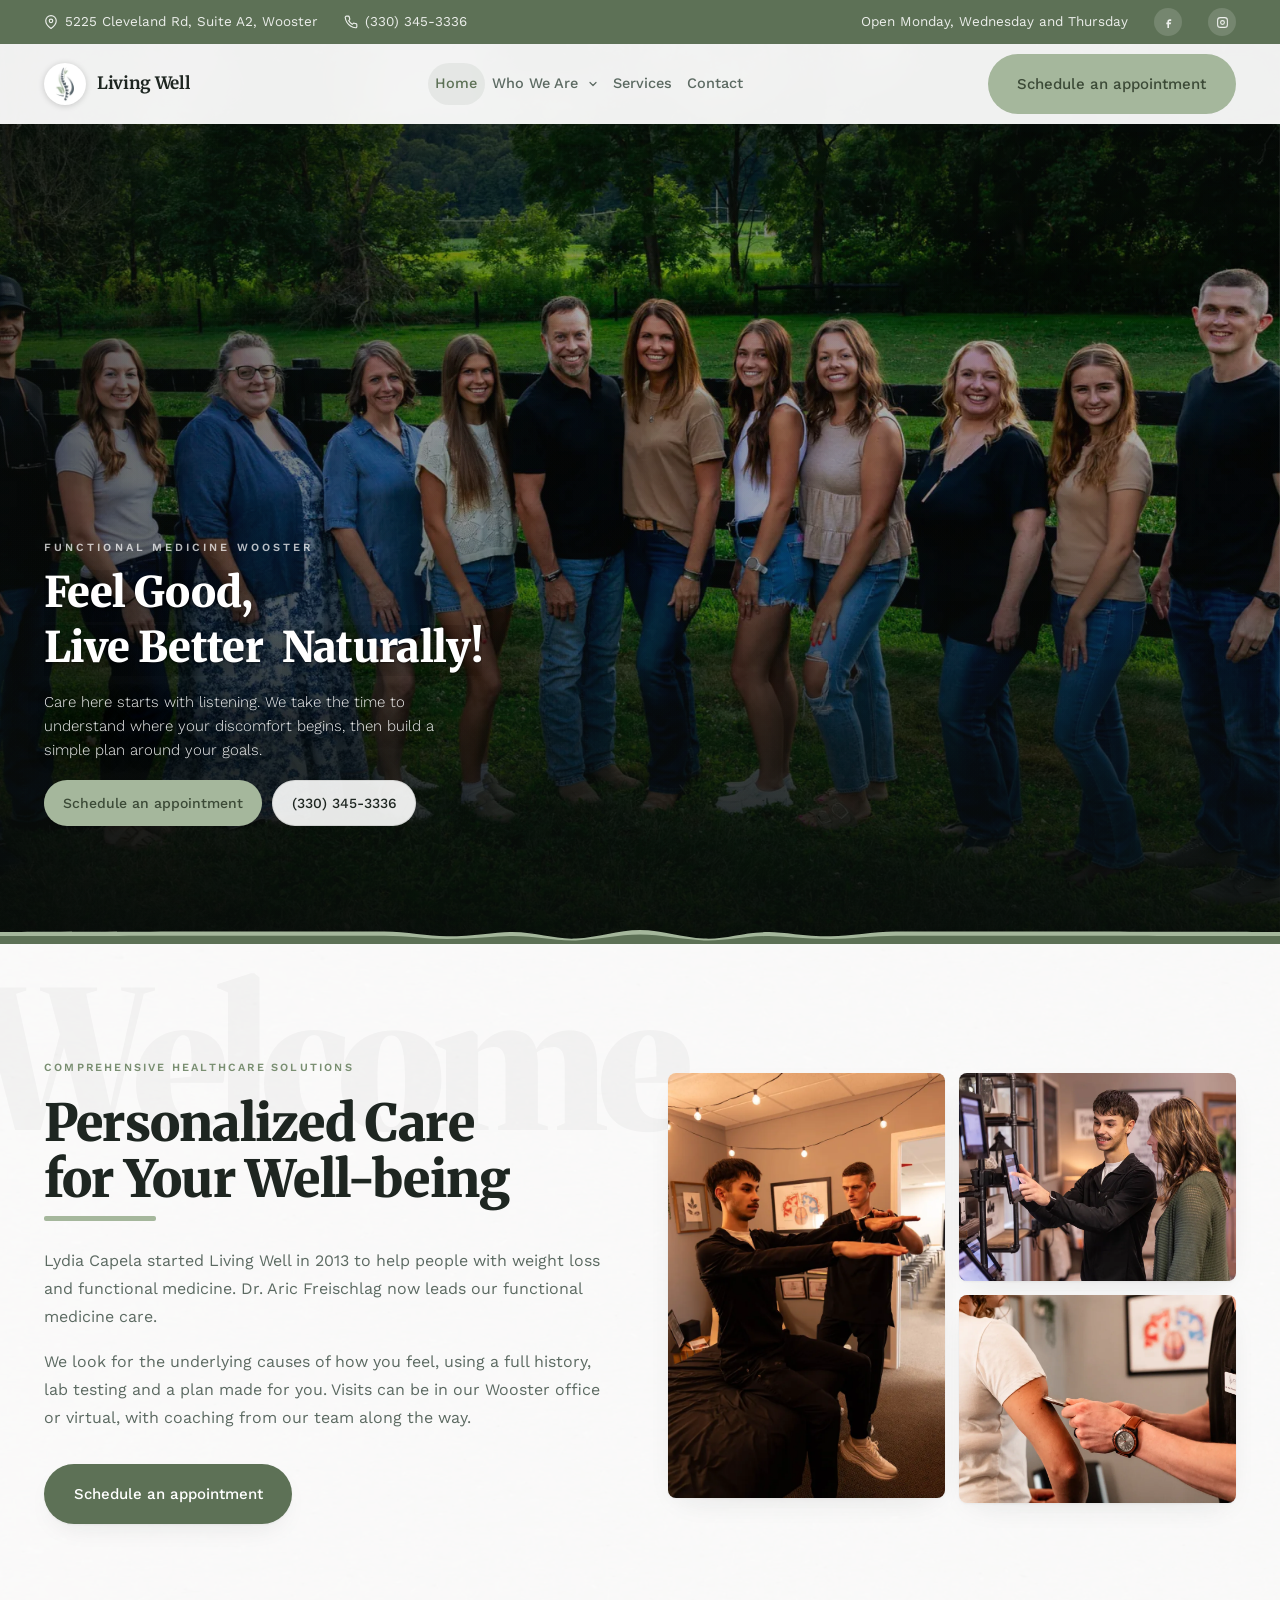
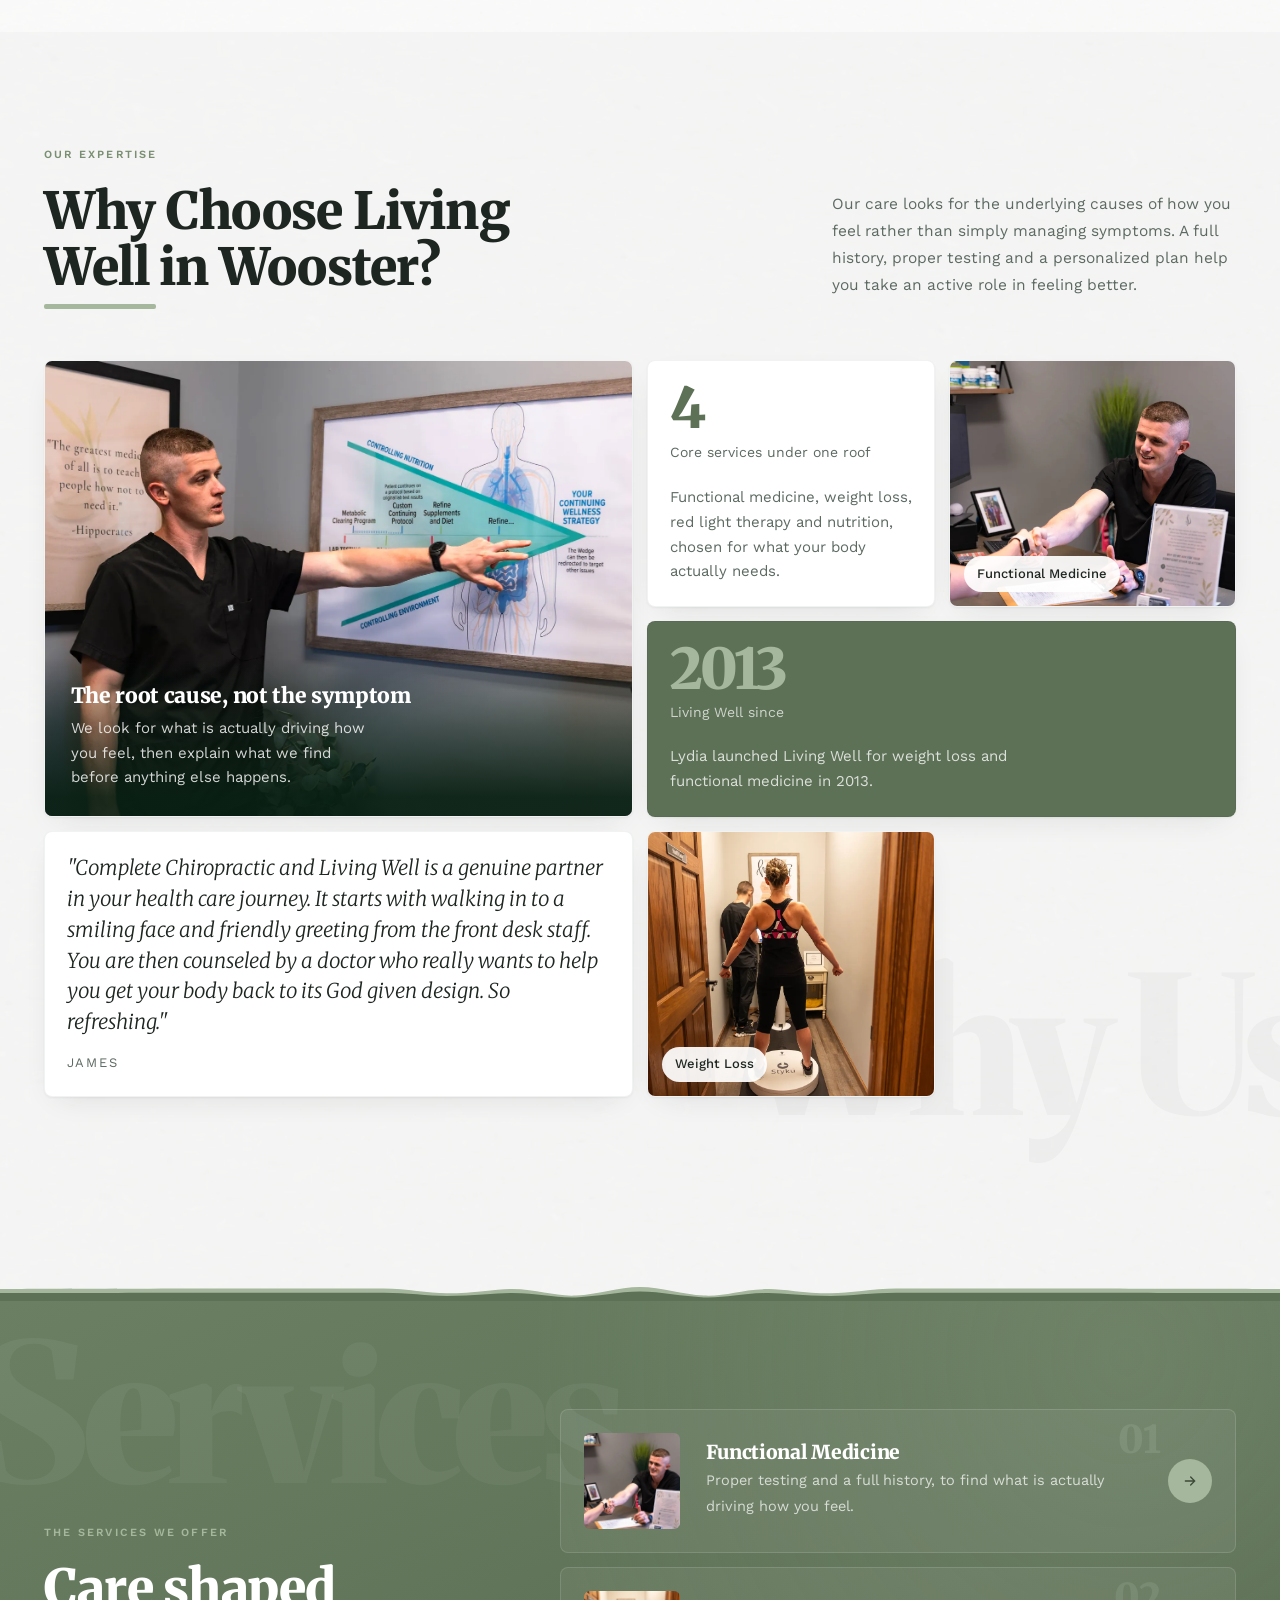
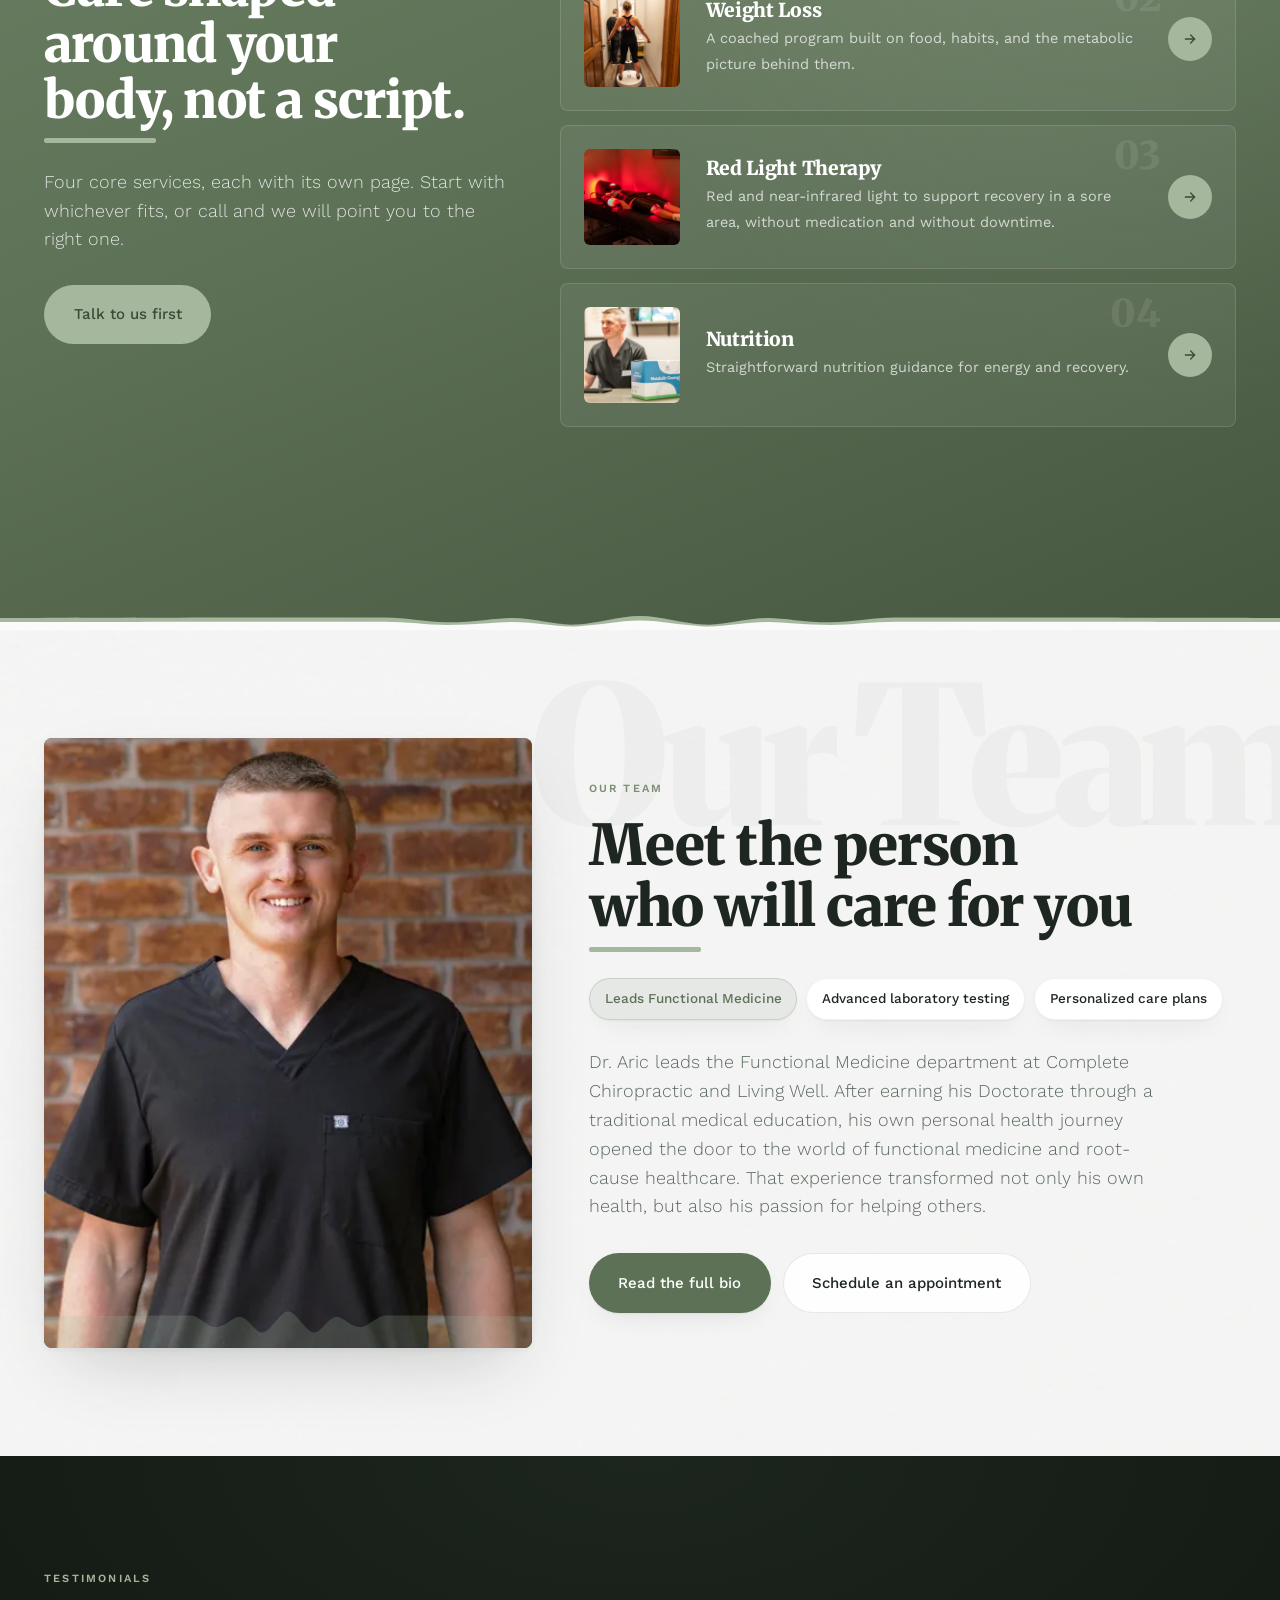
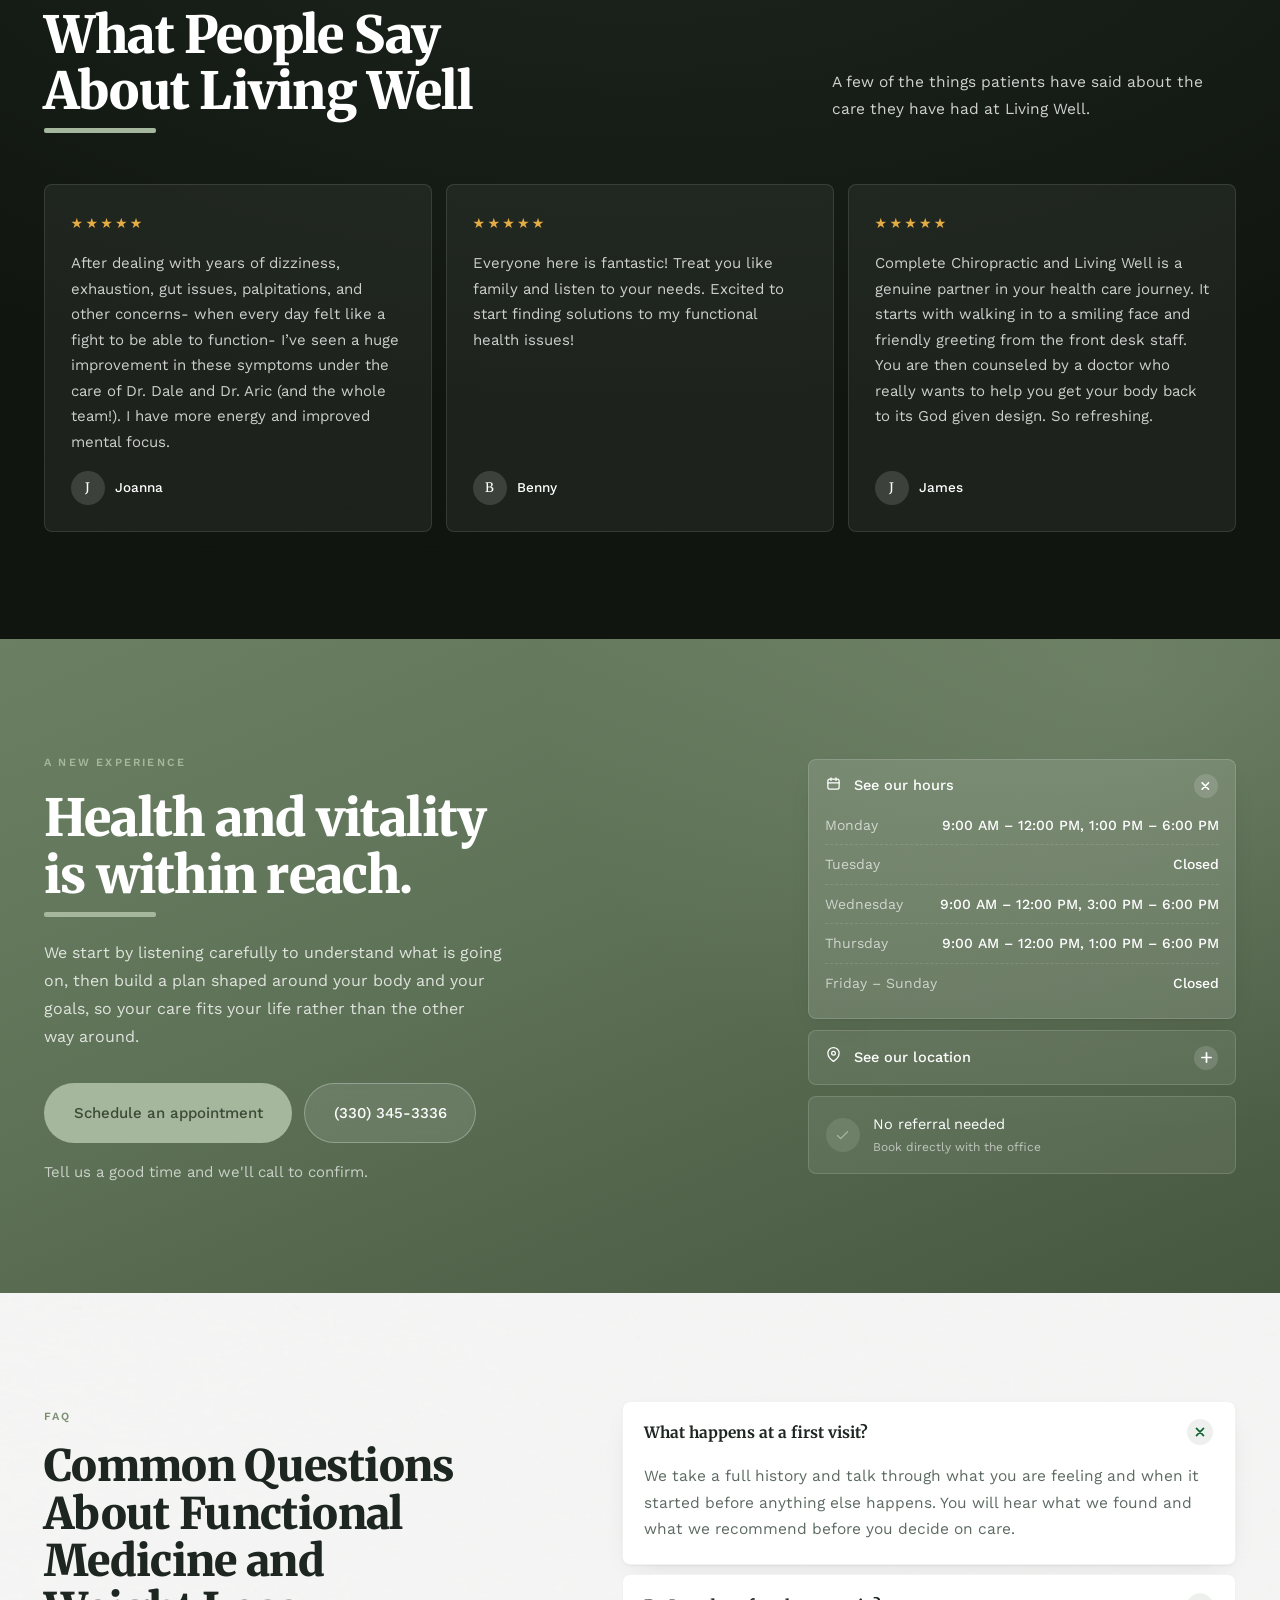
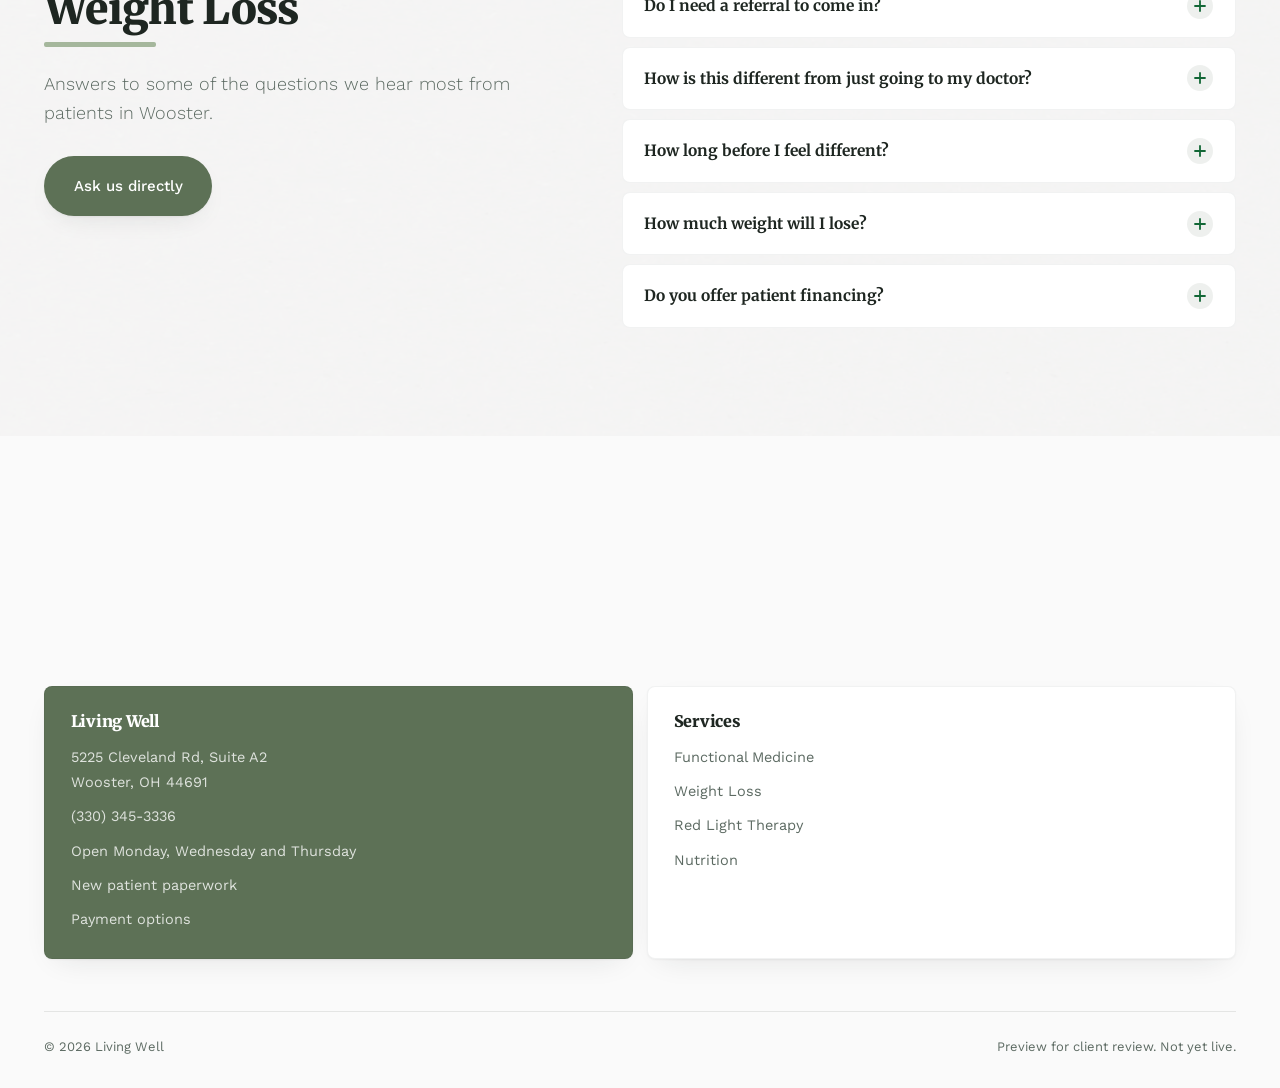
==== commit b50669c8: "Oct 6 preview: fix overlapping header; Who We Are dropdown with Payment Options; Cherry moved off Co" ====
--- a/index.html
+++ b/index.html
@@ -81,6 +81,7 @@
 .info__row .ic,summary::after{background-color:rgba(93,113,86,.1)}
 .cta__row .ic,.offer__inc li::before{background-color:rgba(165,183,156,.22)}
 </style>
+<link rel="stylesheet" href="le-nav.css">
 </head>
 <body>
 
@@ -100,7 +101,7 @@
     <div class="nav__inner">
       <a href="index.html" class="brand" aria-label="Living Well"><img class="brand__icon" src="assets/brand-spine-icon.webp" alt="" aria-hidden="true"> <span class="le-brandtxt">Living Well</span></a>
       <div class="nav__links">
-        <a href="index.html" class="on">Home</a><a href="capela-living-well-about.html">Who We Are</a><a href="capela-living-well-services.html">Services</a><a href="capela-living-well-contact.html">Contact</a>
+        <a href="index.html" class="on" aria-current="page">Home</a><div class="nav__dd"><a href="capela-living-well-about.html" class="nav__dd-top">Who We Are</a><button type="button" class="nav__dd-btn" aria-expanded="false" aria-controls="dd-who" aria-label="Show the Who We Are menu"><svg width="12" height="12" viewBox="0 0 24 24" fill="none" stroke="currentColor" stroke-width="2.4" stroke-linecap="round" stroke-linejoin="round" aria-hidden="true"><path d="M6 9l6 6 6-6"/></svg></button><div class="nav__dd-menu" id="dd-who"><a href="capela-living-well-about.html">Meet the Team</a><a href="capela-living-well-payment-options.html">Payment Options</a></div></div><a href="capela-living-well-services.html">Services</a><a href="capela-living-well-contact.html">Contact</a>
       </div>
       <div class="nav__cta">
         <a href="capela-living-well-special.html" class="btn btn-lite">Schedule an appointment</a>
@@ -401,7 +402,7 @@
   <div class="wrap">
     <div class="foot__megawrap"><h2 class="foot__mega" id="mega">Contact <em>Us</em></h2></div>
     <div class="foot__cards foot__cards--two">
-      <div class="card fc fc--g reveal" style="--d:0"><h3>Living Well</h3><ul><li>5225 Cleveland Rd, Suite A2<br>Wooster, OH 44691</li><li><a href="tel:3303453336">(330) 345-3336</a></li><li>Open Monday, Wednesday and Thursday</li><li><a href="capela-living-well-new-patient-paperwork.html">New patient paperwork</a></li><li><a href="https://pay.withcherry.com/4livingwell?utm_source=merchant&utm_medium=website" target="_blank" rel="noopener">Patient financing (Cherry)</a></li></ul></div>
+      <div class="card fc fc--g reveal" style="--d:0"><h3>Living Well</h3><ul><li>5225 Cleveland Rd, Suite A2<br>Wooster, OH 44691</li><li><a href="tel:3303453336">(330) 345-3336</a></li><li>Open Monday, Wednesday and Thursday</li><li><a href="capela-living-well-new-patient-paperwork.html">New patient paperwork</a></li><li><a href="capela-living-well-payment-options.html">Payment options</a></li></ul></div>
       <div class="card fc reveal" style="--d:1"><h3>Services</h3><ul><li><a href="capela-living-well-service-functional-medicine.html">Functional Medicine</a></li><li><a href="capela-living-well-service-weight-loss.html">Weight Loss</a></li><li><a href="capela-living-well-service-red-light-therapy.html">Red Light Therapy</a></li><li><a href="capela-living-well-service-nutrition.html">Nutrition</a></li><li></li></ul></div>
 
     </div>
--- a/le-nav.css
+++ b/le-nav.css
@@ -0,0 +1,48 @@
+/* ============================================================
+   le-nav.css - header layout + "Who We Are" dropdown.
+   Preview only, added 2026-10-06. sage.css stays byte-identical
+   to the mockup; every header fix lives here instead.
+   ============================================================ */
+
+/* 1. The fixed nav sits BELOW the utility bar, never under it.
+      --util-h is measured by sage.js (the bar wraps on some widths);
+      44px is the bar's normal height and the no-JS fallback.
+      Living Well's solid nav used top:0, which put the whole nav
+      underneath the green utility bar. */
+:root{--util-h:44px}
+.nav,.nav.nav--solid{top:var(--util-h)}
+.nav.is-stuck,.nav.nav--solid.is-stuck{top:0}
+
+/* Keep the utility bar on one line on tablets so the nav keeps its place. */
+@media (max-width:1080px){ .util .hide-s{display:none} }
+
+/* 2. Burger hugs the right edge once the links collapse. */
+@media (max-width:1080px){ .nav__cta{margin-left:auto} }
+.brand{min-width:0}
+.brand .le-brandtxt{overflow:hidden;text-overflow:ellipsis}
+
+/* 3. Desktop dropdown */
+.nav__dd{position:relative;display:flex;align-items:center}
+.nav__dd::after{content:"";position:absolute;left:0;right:0;top:100%;height:14px}
+.nav__links .nav__dd-top{padding-right:.3em}
+.nav__dd-btn{display:grid;place-items:center;width:26px;height:30px;margin-left:-2px;padding:0;border:0;border-radius:var(--r-pill);background:none;color:rgba(255,255,255,.92);cursor:pointer;transition:transform .25s var(--ease),background .25s var(--ease)}
+.nav__dd-btn:hover,.nav__dd-btn:focus-visible{background:rgba(255,255,255,.16)}
+.nav.is-stuck .nav__dd-btn,.nav.nav--solid .nav__dd-btn{color:var(--ink-soft)}
+.nav.is-stuck .nav__dd-btn:hover,.nav.nav--solid .nav__dd-btn:hover{background:rgba(0,0,0,.05)}
+.nav__dd-btn svg{transition:transform .25s var(--ease)}
+.nav__dd:hover .nav__dd-btn svg,.nav__dd.is-open .nav__dd-btn svg{transform:rotate(180deg)}
+.nav__dd-menu{position:absolute;top:calc(100% + 10px);left:0;min-width:220px;padding:8px;display:flex;flex-direction:column;gap:2px;background:#fff;border:1px solid var(--stroke);border-radius:16px;box-shadow:var(--shadow-2);opacity:0;visibility:hidden;transform:translateY(6px);transition:opacity .2s var(--ease),transform .2s var(--ease),visibility .2s;z-index:5}
+.nav__dd:hover .nav__dd-menu,.nav__dd:focus-within .nav__dd-menu,.nav__dd.is-open .nav__dd-menu{opacity:1;visibility:visible;transform:none}
+#nav .nav__dd-menu a{display:block;padding:.7em 1em;font-size:15px;font-weight:500;color:var(--ink);background:none;border-radius:10px;white-space:nowrap}
+#nav .nav__dd-menu a:hover,#nav .nav__dd-menu a:focus-visible{background:rgba(0,0,0,.05);color:var(--g-band)}
+#nav .nav__dd-menu a.on{background:rgba(0,0,0,.06);color:var(--g-band)}
+
+/* 4. Mobile panel: the nav stays clickable above the open panel (the burger
+      becomes the close button) and reads dark on the white sheet. */
+body.nav-open .nav{z-index:130;top:0;background:rgba(255,255,255,.98);box-shadow:none}
+body.nav-open .nav .brand{color:var(--ink)}
+body.nav-open .nav .nav__burger{border-color:var(--stroke);background:#fff;color:var(--ink)}
+.nav__panel-inner{padding-top:calc(env(safe-area-inset-top,0px) + var(--nav-h,72px) + 8px)}
+.nav__panel-inner a.nav__panel-sub{position:relative;margin-left:1.1em;padding-left:1.3em;font-size:16px;color:var(--ink-soft)}
+.nav__panel-inner a.nav__panel-sub::before{content:"";position:absolute;left:.3em;top:50%;width:.55em;height:1px;background:currentColor;opacity:.5}
+.nav__panel-inner a.on{background:rgba(0,0,0,.05);color:var(--g-band)}
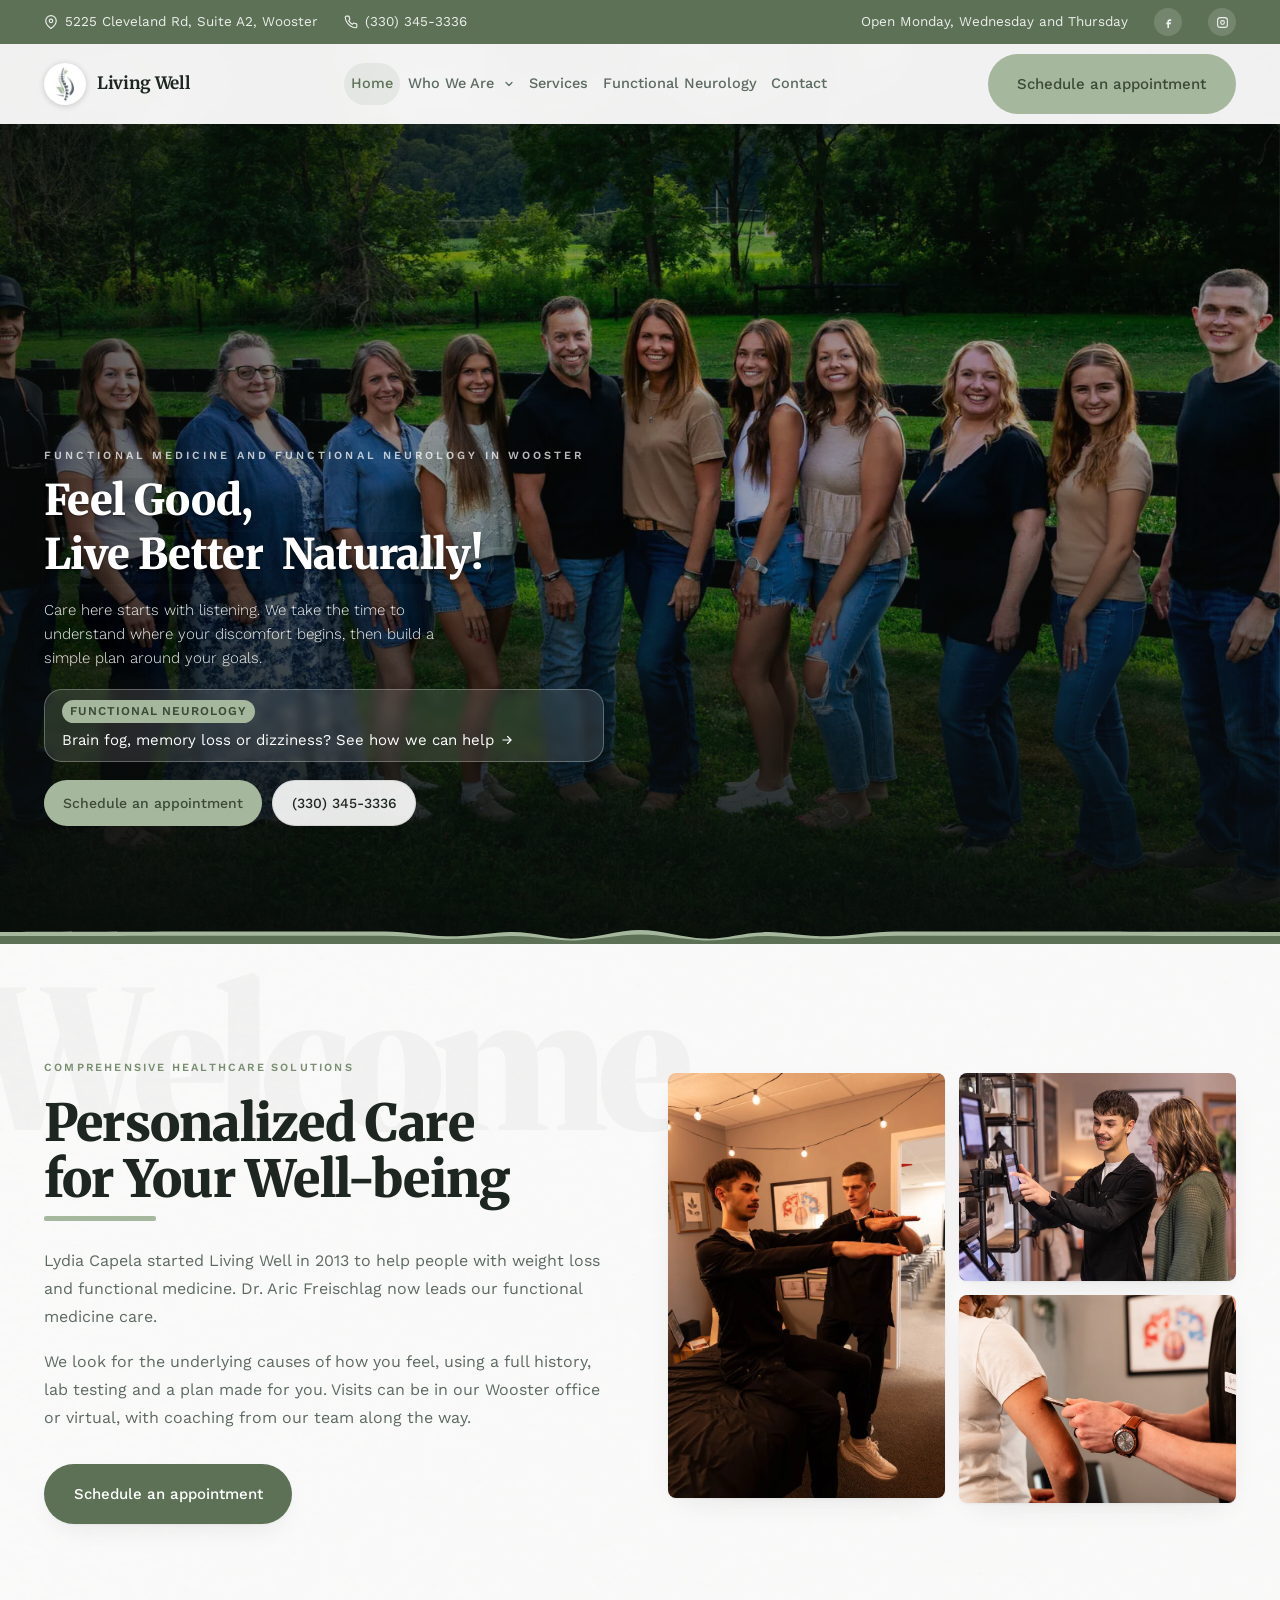
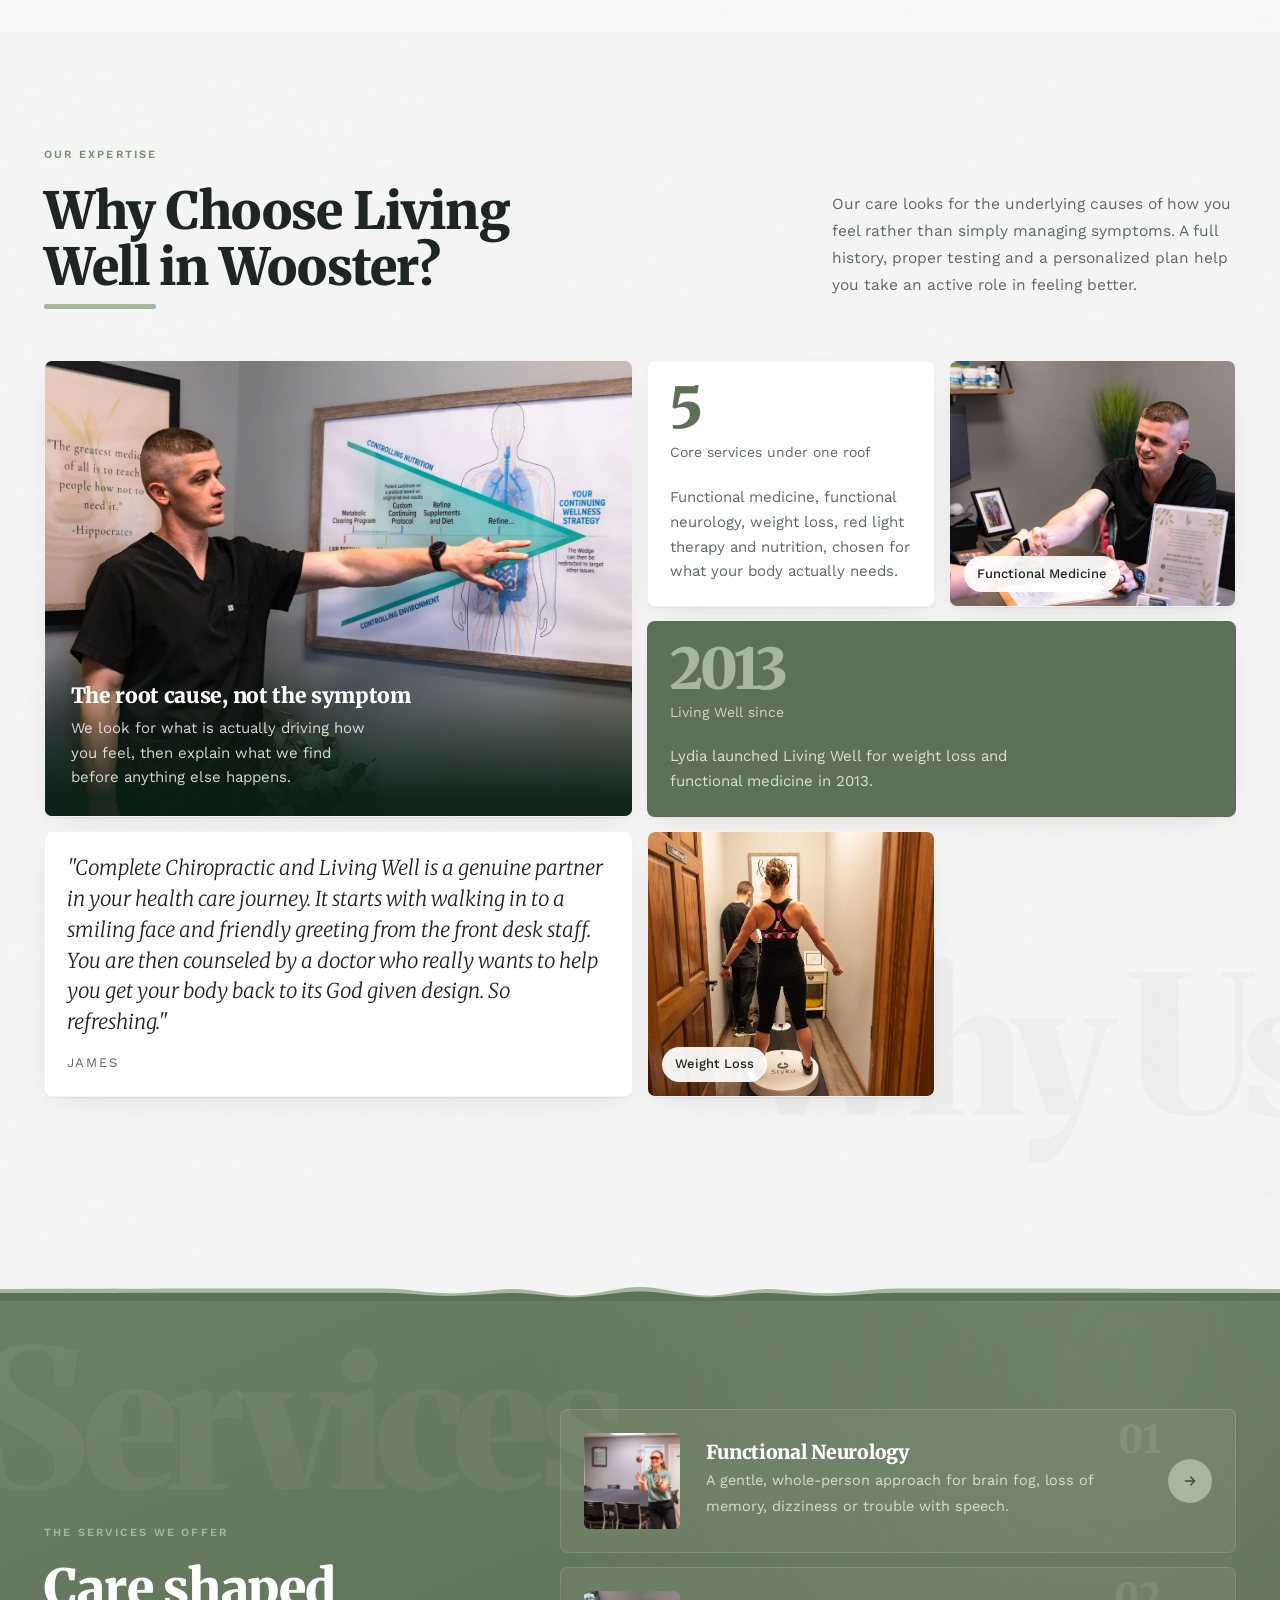
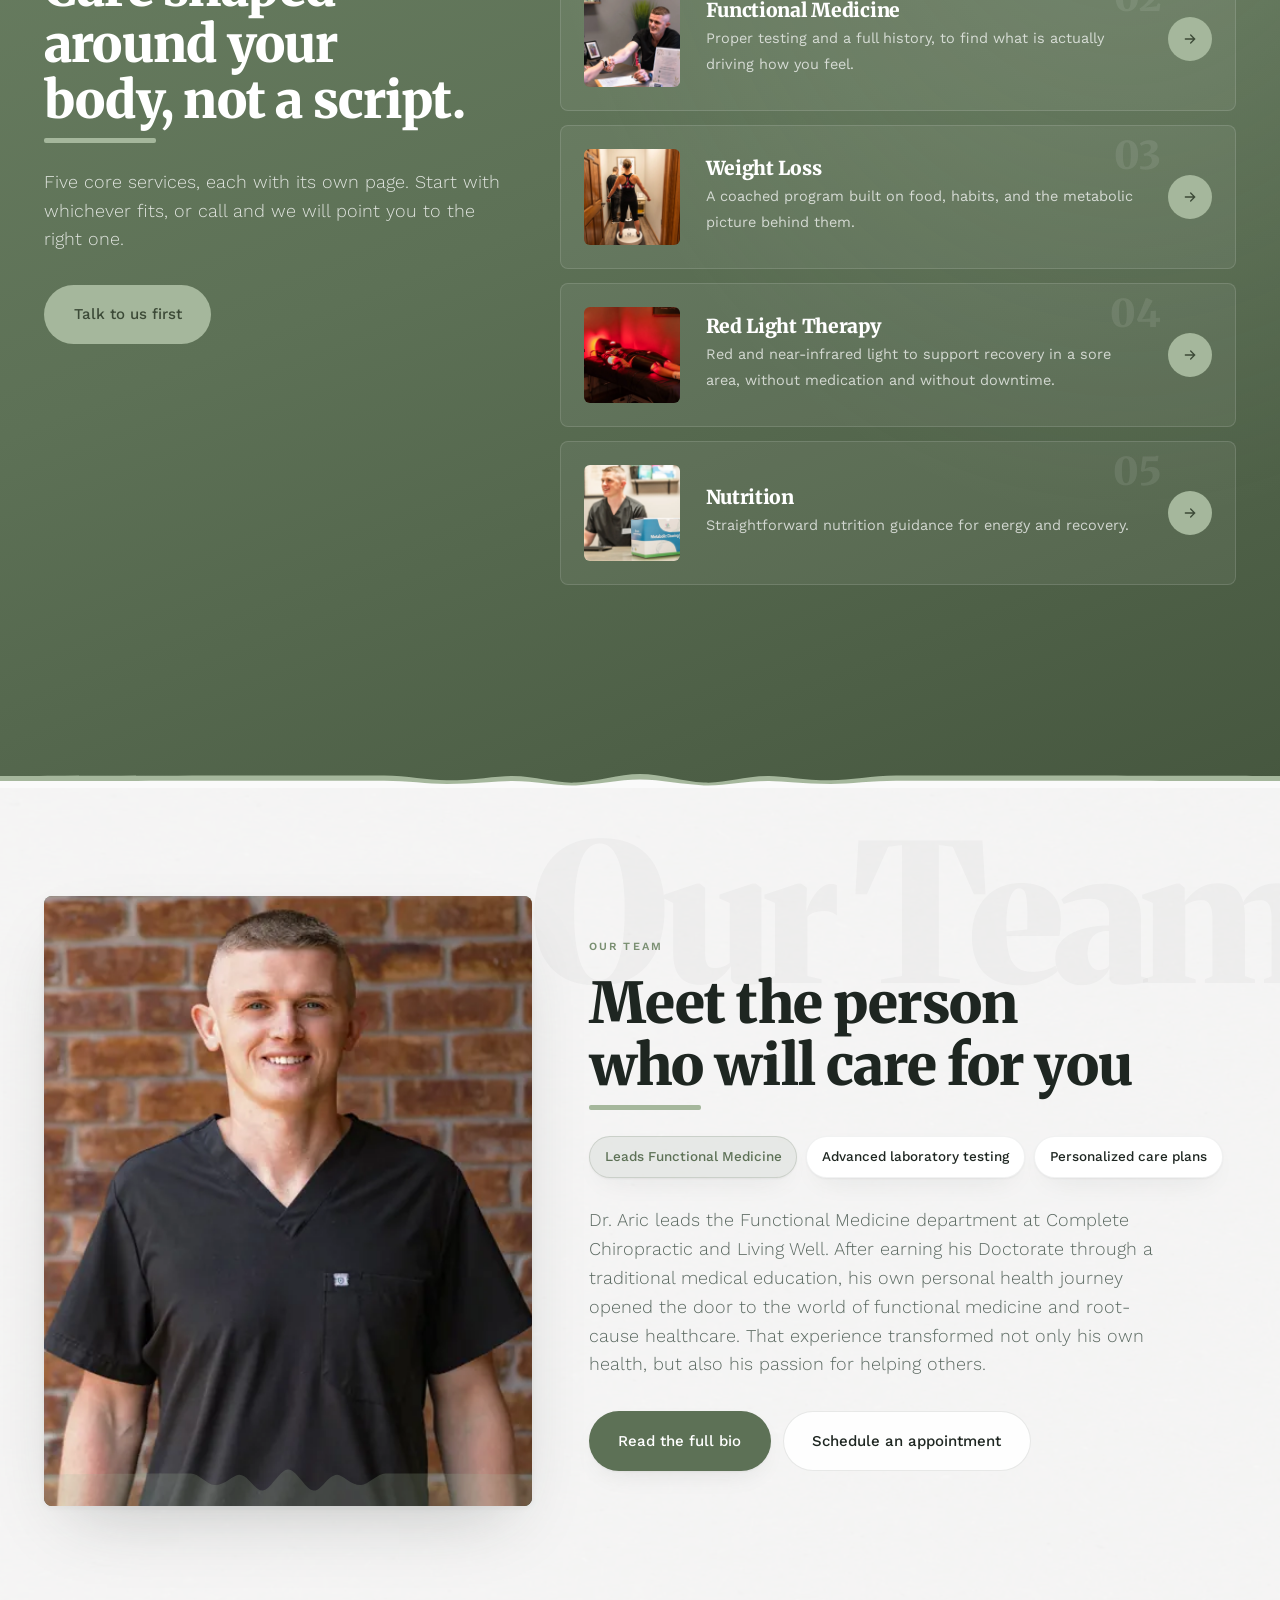
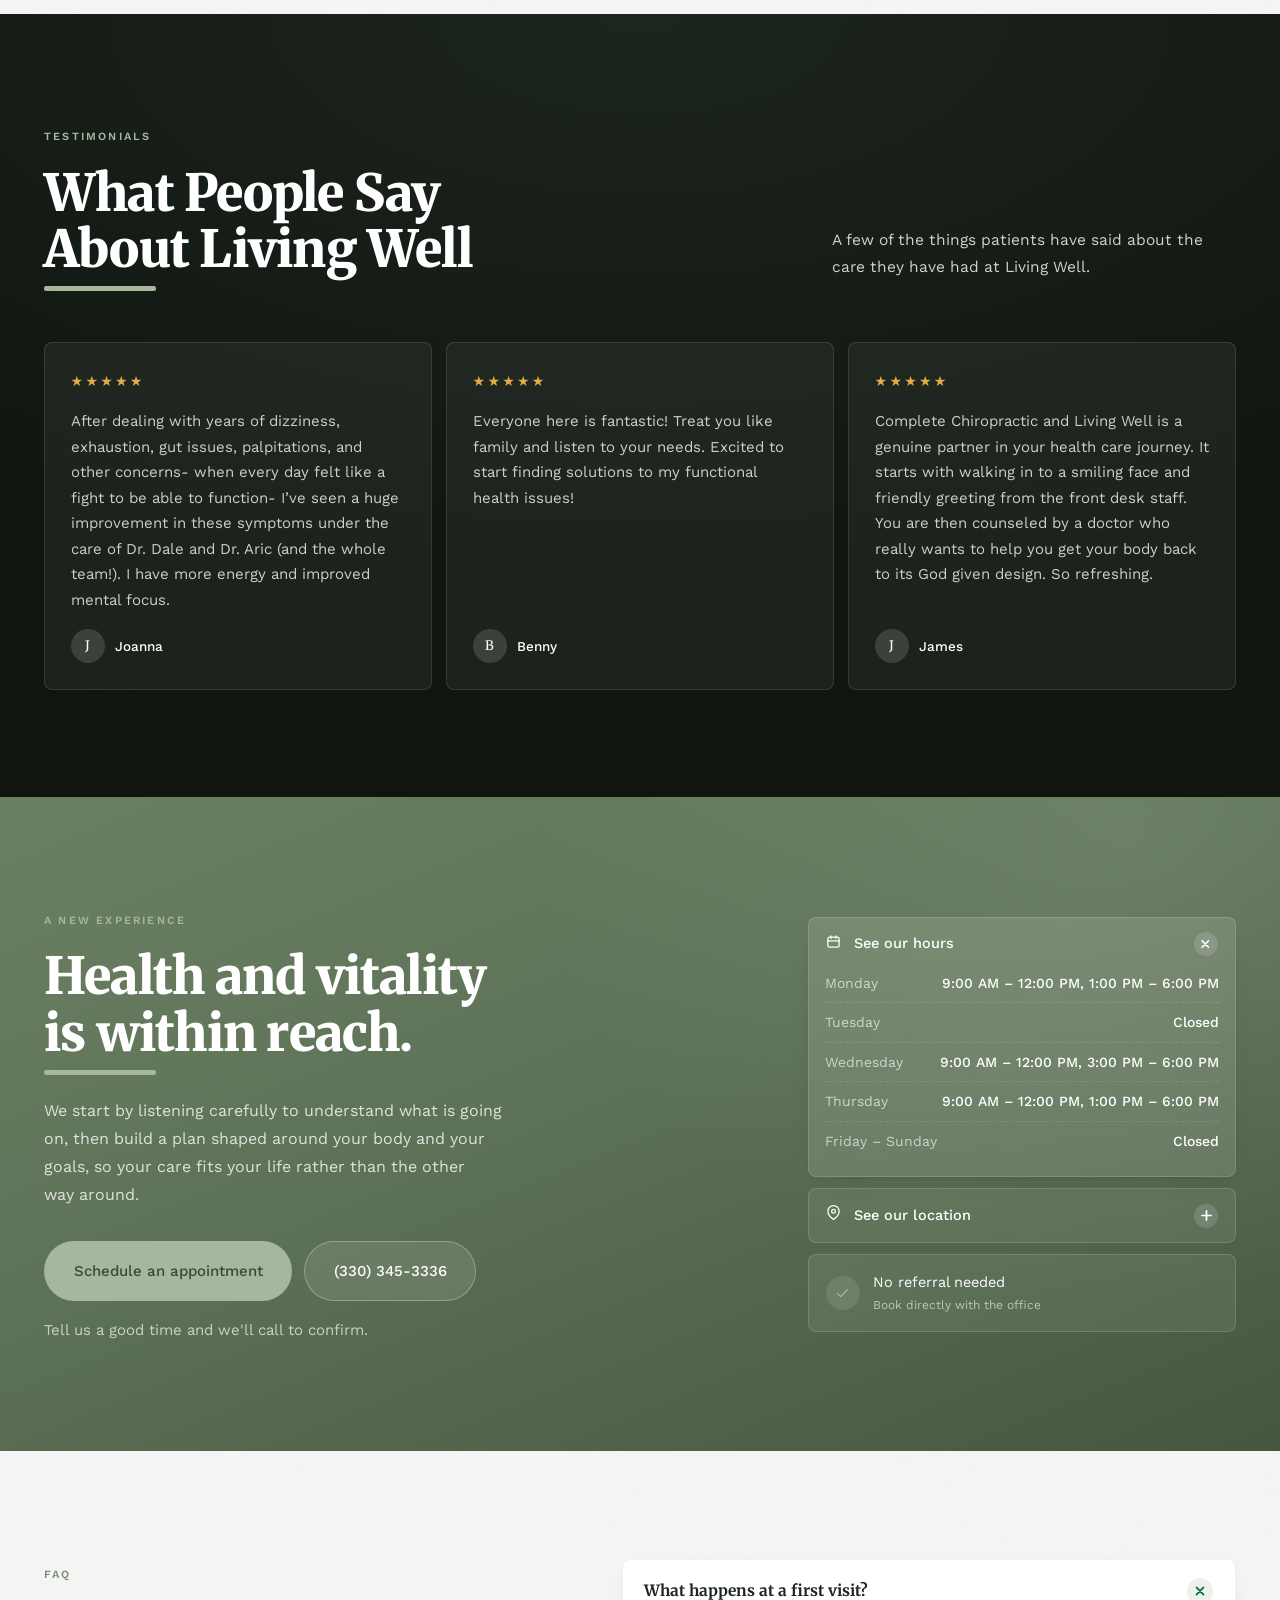
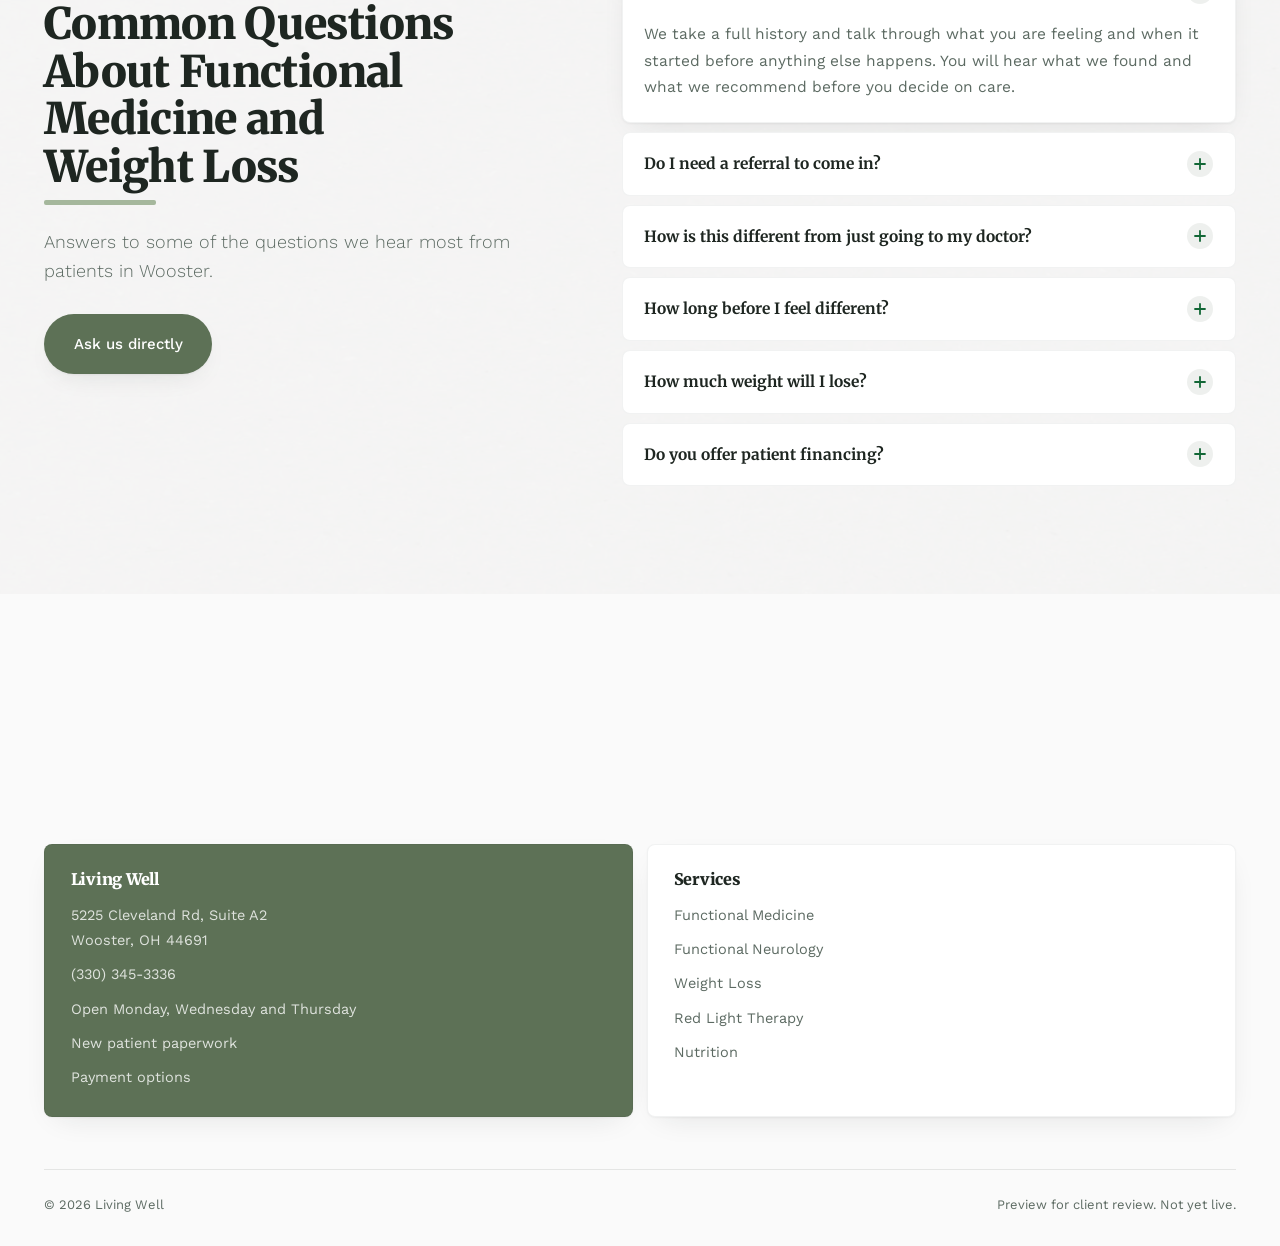
==== commit c175352f: "Oct 6 preview (Jaimie): Functional Neurology page, top nav item, home hero + first service card; DOB" ====
--- a/index.html
+++ b/index.html
@@ -81,6 +81,12 @@
 .info__row .ic,summary::after{background-color:rgba(93,113,86,.1)}
 .cta__row .ic,.offer__inc li::before{background-color:rgba(165,183,156,.22)}
 </style>
+<style>/* Functional neurology link in the hero (2026-10-06). */
+.hero__fn{display:inline-flex;flex-wrap:wrap;align-items:center;gap:.5em .7em;margin-top:1.3em;padding:.65em 1.1em;border-radius:18px;background:rgba(255,255,255,.12);border:1px solid rgba(255,255,255,.28);color:#fff;font-size:15px;line-height:1.4;max-width:100%;backdrop-filter:blur(4px);transition:background .25s}
+.hero__fn:hover,.hero__fn:focus-visible{background:rgba(255,255,255,.22)}
+.hero__fn-tag{font-size:12px;font-weight:600;letter-spacing:.08em;text-transform:uppercase;padding:.25em .7em;border-radius:999px;background:var(--g-lite);color:var(--g-deep)}
+.hero__fn svg{display:inline-block;vertical-align:-2px;margin-left:.4em}
+</style>
 <link rel="stylesheet" href="le-nav.css">
 </head>
 <body>
@@ -101,7 +107,7 @@
     <div class="nav__inner">
       <a href="index.html" class="brand" aria-label="Living Well"><img class="brand__icon" src="assets/brand-spine-icon.webp" alt="" aria-hidden="true"> <span class="le-brandtxt">Living Well</span></a>
       <div class="nav__links">
-        <a href="index.html" class="on" aria-current="page">Home</a><div class="nav__dd"><a href="capela-living-well-about.html" class="nav__dd-top">Who We Are</a><button type="button" class="nav__dd-btn" aria-expanded="false" aria-controls="dd-who" aria-label="Show the Who We Are menu"><svg width="12" height="12" viewBox="0 0 24 24" fill="none" stroke="currentColor" stroke-width="2.4" stroke-linecap="round" stroke-linejoin="round" aria-hidden="true"><path d="M6 9l6 6 6-6"/></svg></button><div class="nav__dd-menu" id="dd-who"><a href="capela-living-well-about.html">Meet the Team</a><a href="capela-living-well-payment-options.html">Payment Options</a></div></div><a href="capela-living-well-services.html">Services</a><a href="capela-living-well-contact.html">Contact</a>
+        <a href="index.html" class="on" aria-current="page">Home</a><div class="nav__dd"><a href="capela-living-well-about.html" class="nav__dd-top">Who We Are</a><button type="button" class="nav__dd-btn" aria-expanded="false" aria-controls="dd-who" aria-label="Show the Who We Are menu"><svg width="12" height="12" viewBox="0 0 24 24" fill="none" stroke="currentColor" stroke-width="2.4" stroke-linecap="round" stroke-linejoin="round" aria-hidden="true"><path d="M6 9l6 6 6-6"/></svg></button><div class="nav__dd-menu" id="dd-who"><a href="capela-living-well-about.html">Meet the Team</a><a href="capela-living-well-payment-options.html">Payment Options</a></div></div><a href="capela-living-well-services.html">Services</a><a href="capela-living-well-service-functional-neurology.html">Functional Neurology</a><a href="capela-living-well-contact.html">Contact</a>
       </div>
       <div class="nav__cta">
         <a href="capela-living-well-special.html" class="btn btn-lite">Schedule an appointment</a>
@@ -121,7 +127,7 @@
 
   <div class="wrap">
     <div class="hero__in">
-      <span class="eyebrow reveal" style="--d:0">Functional Medicine Wooster</span>
+      <span class="eyebrow reveal" style="--d:0">Functional Medicine and Functional Neurology in Wooster</span>
       <h1>
         <span class="mask"><span style="--d:1">Feel Good,</span></span>
         <span class="mask"><span style="--d:2">Live Better</span></span>
@@ -129,6 +135,7 @@
       </h1>
       <span class="rule"></span>
       <p class="hero__sub reveal" style="--d:5">Care here starts with listening. We take the time to understand where your discomfort begins, then build a simple plan around your goals.</p>
+      <a class="hero__fn reveal" style="--d:5" href="capela-living-well-service-functional-neurology.html"><span class="hero__fn-tag">Functional neurology</span><span>Brain fog, memory loss or dizziness? See how we can help<svg width="14" height="14" viewBox="0 0 24 24" fill="none" stroke="currentColor" stroke-width="2" stroke-linecap="round" aria-hidden="true"><path d="M5 12h14M13 6l6 6-6 6"/></svg></span></a>
       <div class="hero__acts reveal" style="--d:6">
         <a href="capela-living-well-special.html" class="btn btn-lite">Schedule an appointment</a>
         <a href="tel:3303453336" class="btn btn-ghost">(330) 345-3336</a>
@@ -197,8 +204,8 @@
         </figure>
       </article>
       <article class="card b b--stat reveal" style="--d:1">
-        <div><div class="b__n" data-count="4">4</div><div class="b__l">Core services under one roof</div></div>
-        <p style="margin-top:1.4em">Functional medicine, weight loss, red light therapy and nutrition, chosen for what your body actually needs.</p>
+        <div><div class="b__n" data-count="5">5</div><div class="b__l">Core services under one roof</div></div>
+        <p style="margin-top:1.4em">Functional medicine, functional neurology, weight loss, red light therapy and nutrition, chosen for what your body actually needs.</p>
       </article>
       <article class="card b b--img reveal" style="--d:2"><img src="assets/svc-functional-consult.webp" alt="Functional Medicine" loading="lazy"><span class="tag">Functional Medicine</span></article>
       <article class="card b b--green reveal" style="--d:3">
@@ -227,34 +234,40 @@
         <span class="eyebrow eyebrow--light">The Services We Offer</span>
         <h2 style="font-size:var(--t-h2);margin-top:.3em">Care shaped around your body, not a script.</h2>
         <span class="rule"></span>
-        <p class="lead" style="margin-top:1.4em">Four core services, each with its own page. Start with whichever fits, or call and we will point you to the right one.</p>
+        <p class="lead" style="margin-top:1.4em">Five core services, each with its own page. Start with whichever fits, or call and we will point you to the right one.</p>
         <div style="margin-top:1.9em"><a href="tel:3303453336" class="btn btn-lite">Talk to us first</a></div>
       </div>
 
       <div class="svc__list">
-        <a href="capela-living-well-service-functional-medicine.html" class="svc reveal" style="--d:0">
+        <a href="capela-living-well-service-functional-neurology.html" class="svc reveal" style="--d:0">
+          <span class="svc__thumb"><img src="assets/svc-brain-based-exercise.webp" alt="Functional Neurology" loading="lazy"></span>
+          <span><h3>Functional Neurology</h3><p>A gentle, whole-person approach for brain fog, loss of memory, dizziness or trouble with speech.</p></span>
+          <span class="svc__go"><svg width="16" height="16" viewBox="0 0 24 24" fill="none" stroke="currentColor" stroke-width="2" stroke-linecap="round"><path d="M5 12h14M13 6l6 6-6 6"/></svg></span>
+          <span class="svc__no">01</span>
+        </a>
+        <a href="capela-living-well-service-functional-medicine.html" class="svc reveal" style="--d:1">
           <span class="svc__thumb"><img src="assets/svc-functional-consult.webp" alt="Functional Medicine" loading="lazy"></span>
           <span><h3>Functional Medicine</h3><p>Proper testing and a full history, to find what is actually driving how you feel.</p></span>
           <span class="svc__go"><svg width="16" height="16" viewBox="0 0 24 24" fill="none" stroke="currentColor" stroke-width="2" stroke-linecap="round"><path d="M5 12h14M13 6l6 6-6 6"/></svg></span>
-          <span class="svc__no">01</span>
+          <span class="svc__no">02</span>
         </a>
-        <a href="capela-living-well-service-weight-loss.html" class="svc reveal" style="--d:1">
+        <a href="capela-living-well-service-weight-loss.html" class="svc reveal" style="--d:2">
           <span class="svc__thumb"><img src="assets/svc-styku.webp" alt="Weight Loss" loading="lazy"></span>
           <span><h3>Weight Loss</h3><p>A coached program built on food, habits, and the metabolic picture behind them.</p></span>
           <span class="svc__go"><svg width="16" height="16" viewBox="0 0 24 24" fill="none" stroke="currentColor" stroke-width="2" stroke-linecap="round"><path d="M5 12h14M13 6l6 6-6 6"/></svg></span>
-          <span class="svc__no">02</span>
+          <span class="svc__no">03</span>
         </a>
-        <a href="capela-living-well-service-red-light-therapy.html" class="svc reveal" style="--d:2">
+        <a href="capela-living-well-service-red-light-therapy.html" class="svc reveal" style="--d:3">
           <span class="svc__thumb"><img src="assets/svc-red-light.webp" alt="Red Light Therapy" loading="lazy"></span>
           <span><h3>Red Light Therapy</h3><p>Red and near-infrared light to support recovery in a sore area, without medication and without downtime.</p></span>
           <span class="svc__go"><svg width="16" height="16" viewBox="0 0 24 24" fill="none" stroke="currentColor" stroke-width="2" stroke-linecap="round"><path d="M5 12h14M13 6l6 6-6 6"/></svg></span>
-          <span class="svc__no">03</span>
+          <span class="svc__no">04</span>
         </a>
-        <a href="capela-living-well-service-nutrition.html" class="svc reveal" style="--d:3">
+        <a href="capela-living-well-service-nutrition.html" class="svc reveal" style="--d:4">
           <span class="svc__thumb"><img src="assets/svc-metabolic-kit.webp" alt="Nutrition" loading="lazy"></span>
           <span><h3>Nutrition</h3><p>Straightforward nutrition guidance for energy and recovery.</p></span>
           <span class="svc__go"><svg width="16" height="16" viewBox="0 0 24 24" fill="none" stroke="currentColor" stroke-width="2" stroke-linecap="round"><path d="M5 12h14M13 6l6 6-6 6"/></svg></span>
-          <span class="svc__no">04</span>
+          <span class="svc__no">05</span>
         </a>
       </div>
     </div>
@@ -403,7 +416,7 @@
     <div class="foot__megawrap"><h2 class="foot__mega" id="mega">Contact <em>Us</em></h2></div>
     <div class="foot__cards foot__cards--two">
       <div class="card fc fc--g reveal" style="--d:0"><h3>Living Well</h3><ul><li>5225 Cleveland Rd, Suite A2<br>Wooster, OH 44691</li><li><a href="tel:3303453336">(330) 345-3336</a></li><li>Open Monday, Wednesday and Thursday</li><li><a href="capela-living-well-new-patient-paperwork.html">New patient paperwork</a></li><li><a href="capela-living-well-payment-options.html">Payment options</a></li></ul></div>
-      <div class="card fc reveal" style="--d:1"><h3>Services</h3><ul><li><a href="capela-living-well-service-functional-medicine.html">Functional Medicine</a></li><li><a href="capela-living-well-service-weight-loss.html">Weight Loss</a></li><li><a href="capela-living-well-service-red-light-therapy.html">Red Light Therapy</a></li><li><a href="capela-living-well-service-nutrition.html">Nutrition</a></li><li></li></ul></div>
+      <div class="card fc reveal" style="--d:1"><h3>Services</h3><ul><li><a href="capela-living-well-service-functional-medicine.html">Functional Medicine</a></li><li><a href="capela-living-well-service-functional-neurology.html">Functional Neurology</a></li><li><a href="capela-living-well-service-weight-loss.html">Weight Loss</a></li><li><a href="capela-living-well-service-red-light-therapy.html">Red Light Therapy</a></li><li><a href="capela-living-well-service-nutrition.html">Nutrition</a></li><li></li></ul></div>
 
     </div>
     <div class="foot__base"><span>© 2026 Living Well</span><span class="spacer"></span><span>Preview for client review. Not yet live.</span></div>
--- a/le-nav.css
+++ b/le-nav.css
@@ -46,3 +46,14 @@
 .nav__panel-inner a.nav__panel-sub{position:relative;margin-left:1.1em;padding-left:1.3em;font-size:16px;color:var(--ink-soft)}
 .nav__panel-inner a.nav__panel-sub::before{content:"";position:absolute;left:.3em;top:50%;width:.55em;height:1px;background:currentColor;opacity:.5}
 .nav__panel-inner a.on{background:rgba(0,0,0,.05);color:var(--g-band)}
+.nav__panel-inner a.nav__panel-parent.on{background:none;color:var(--g-band)}
+
+/* 5. Testimonials on phones (2026-10-06). The home and about pages pin
+      .revs to three columns in an inline style, which overrode sage.css's
+      own responsive steps, so on a phone three cards were squeezed side by
+      side and ran off the right edge with no way to scroll to them. Put the
+      responsive steps back, here because this file loads last. */
+@media (max-width:1080px){ section .revs{grid-template-columns:repeat(2,minmax(0,1fr))} }
+@media (max-width:720px){ section .revs{grid-template-columns:minmax(0,1fr)} }
+.rev{min-width:0}
+.rev p{overflow-wrap:break-word}
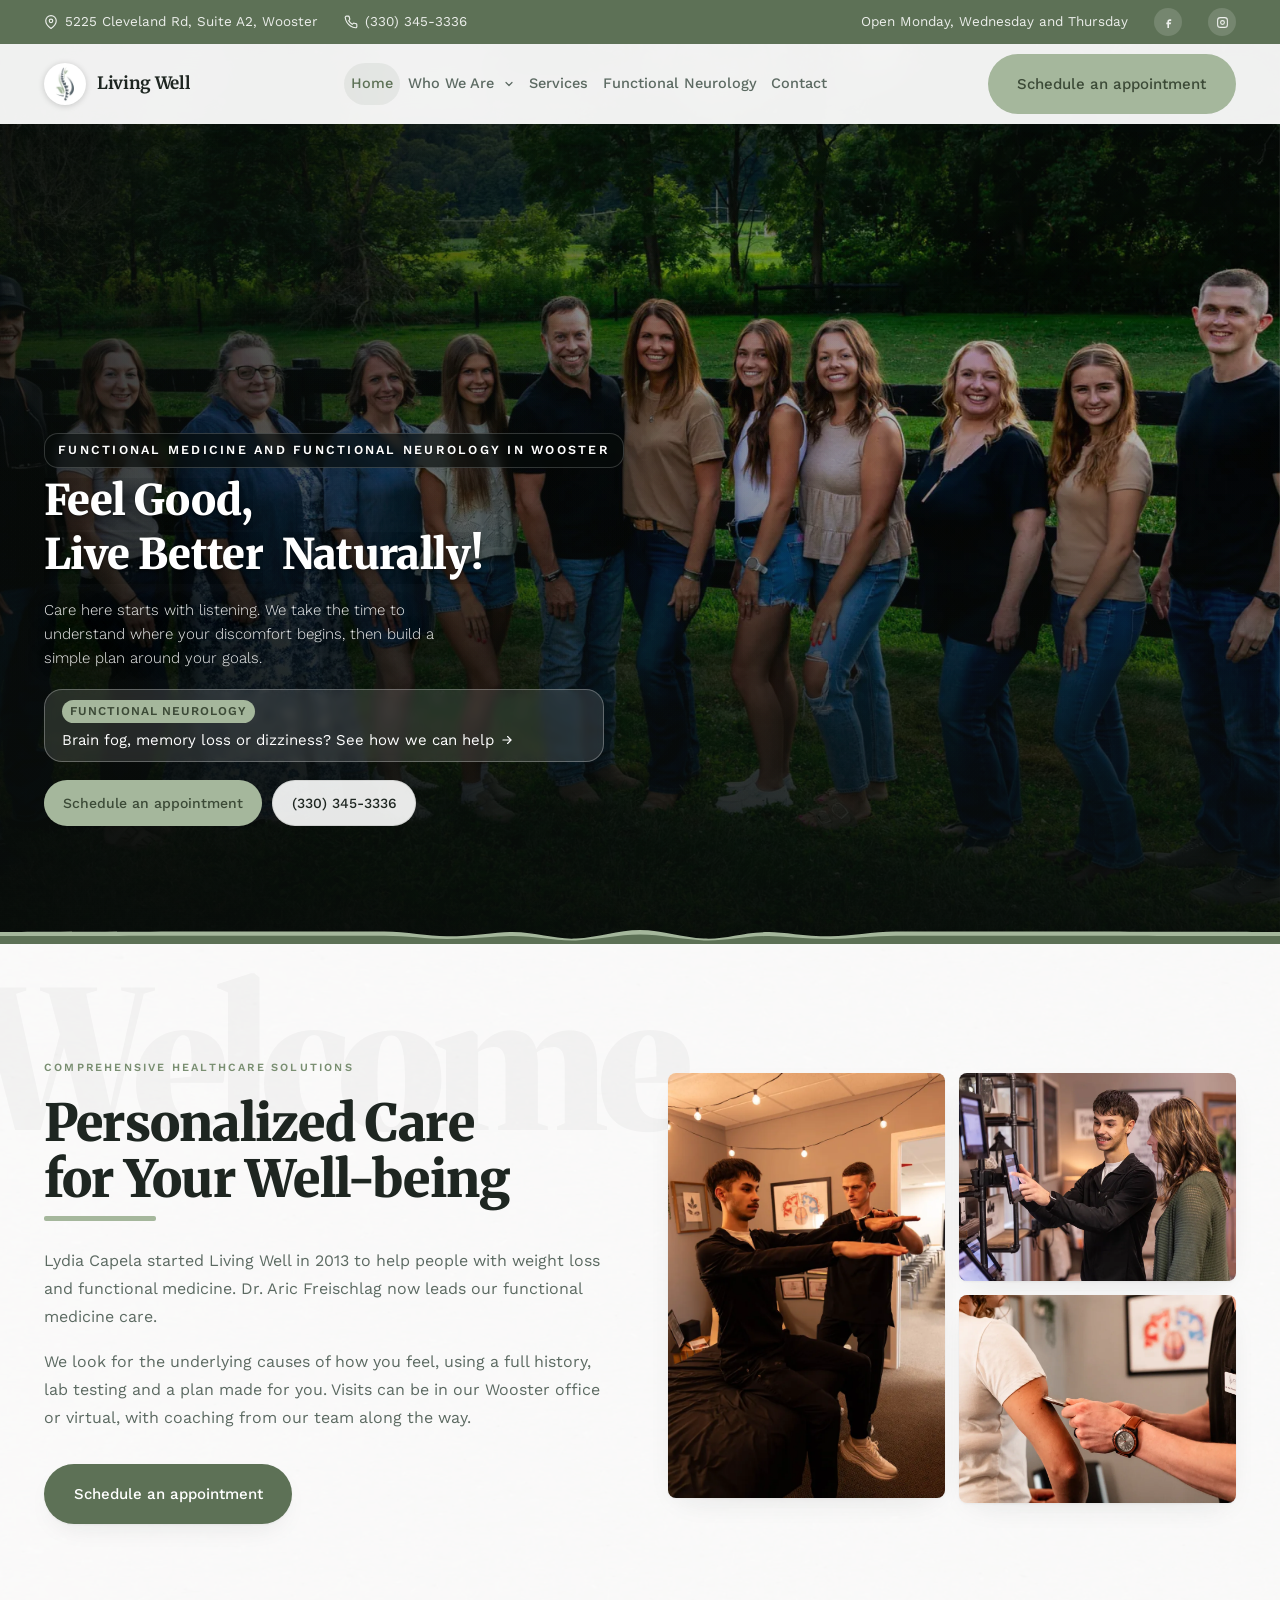
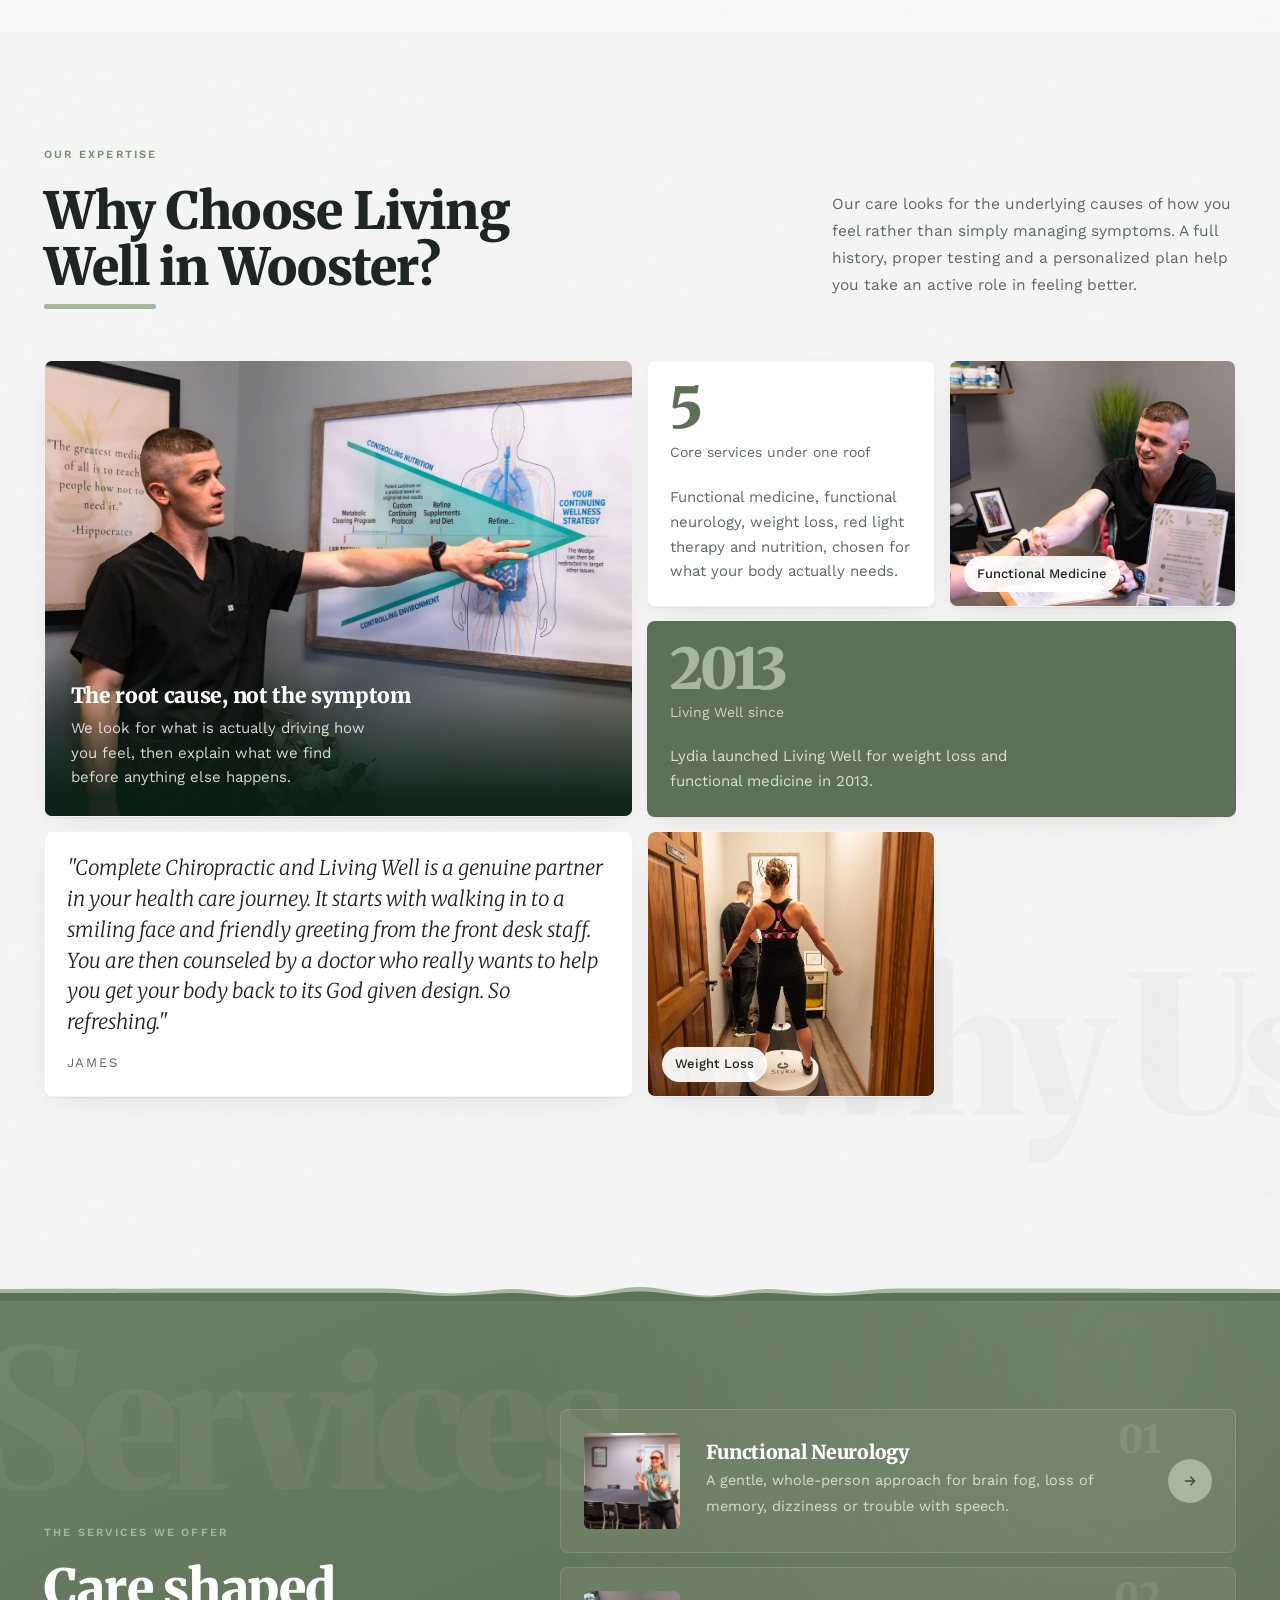
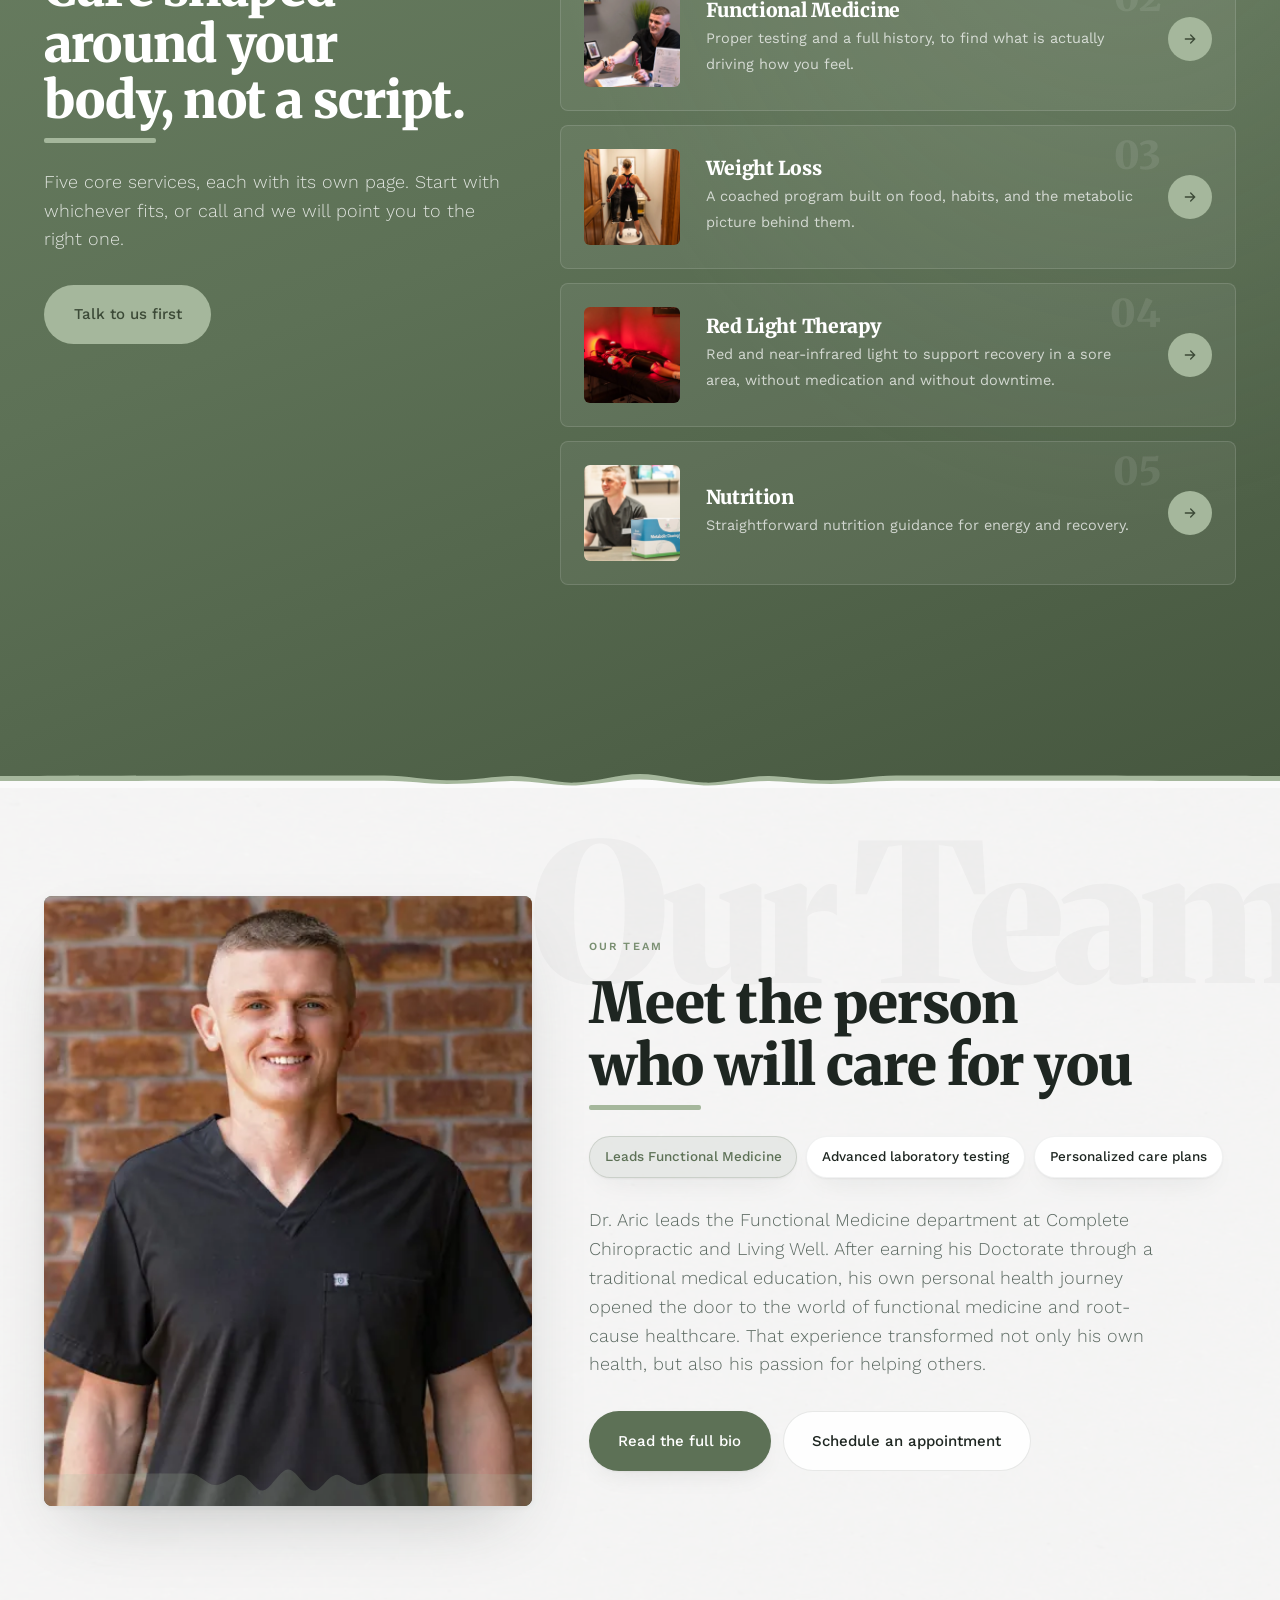
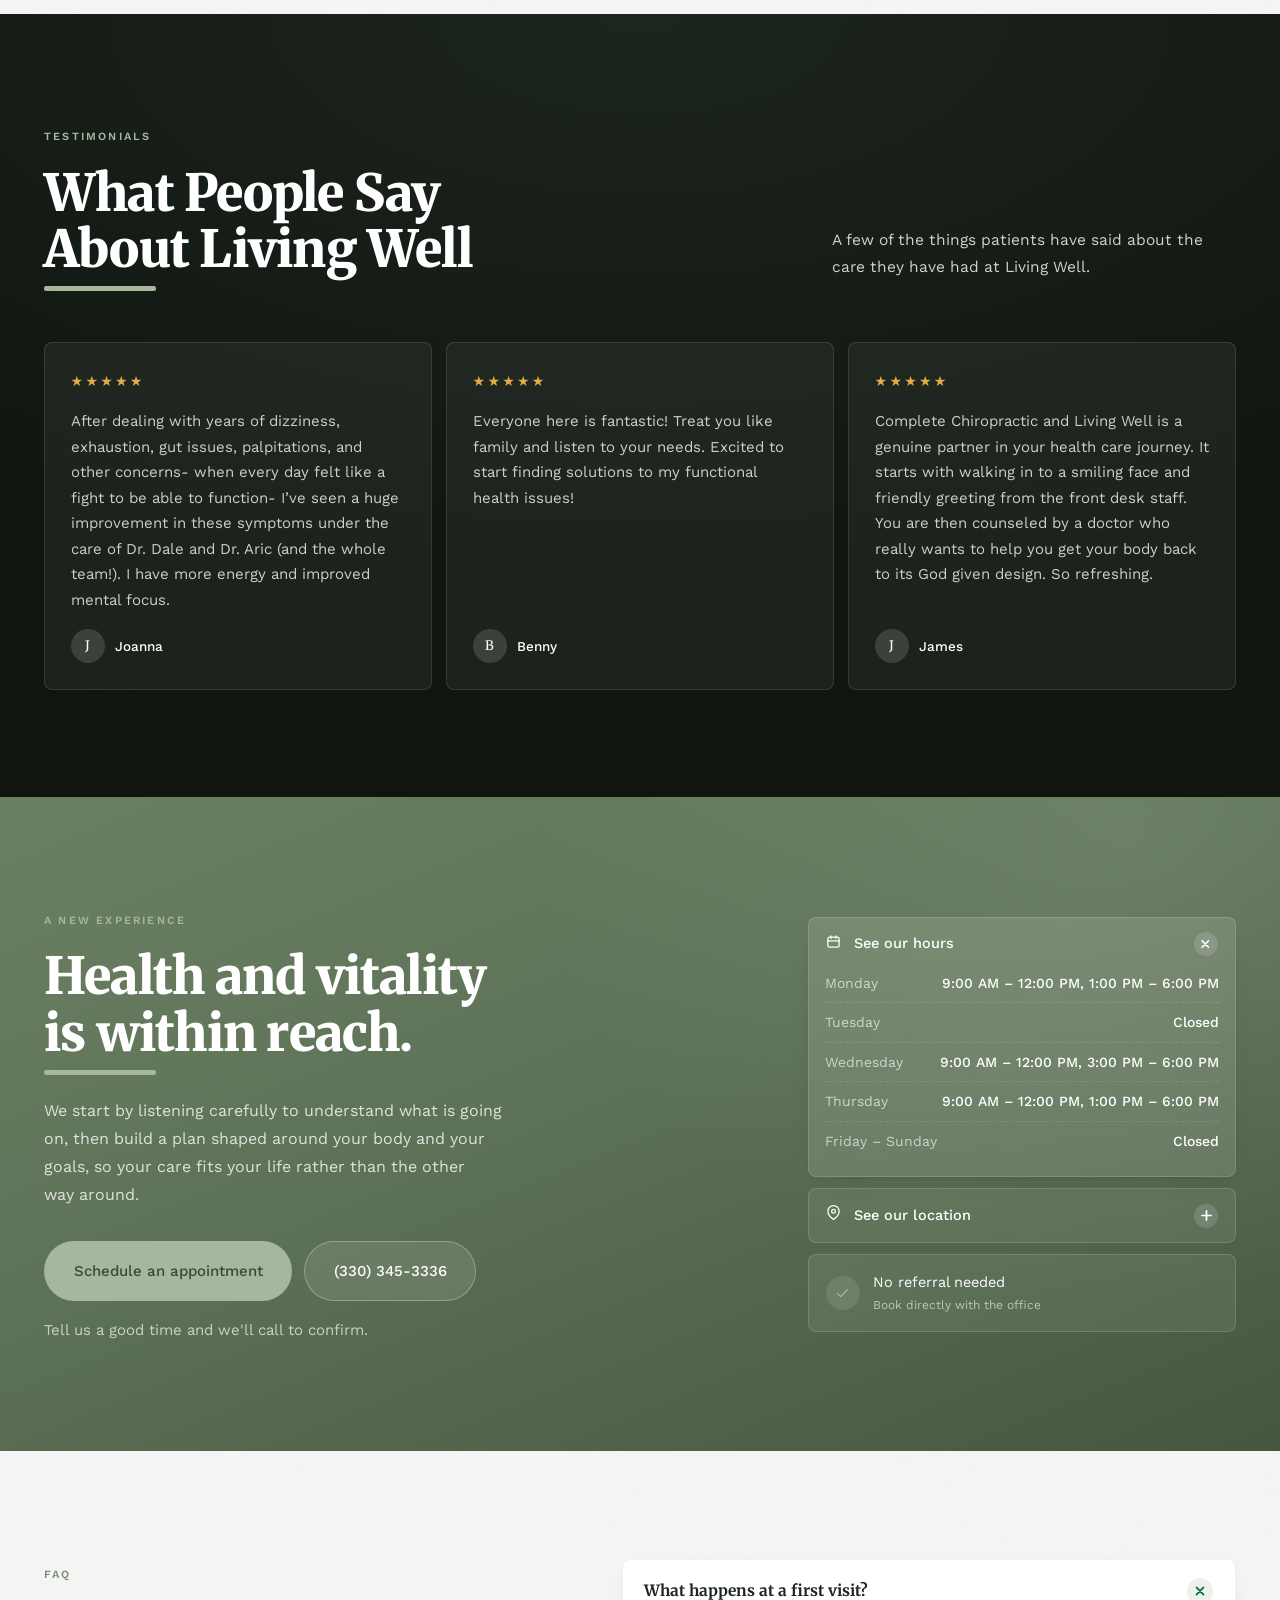
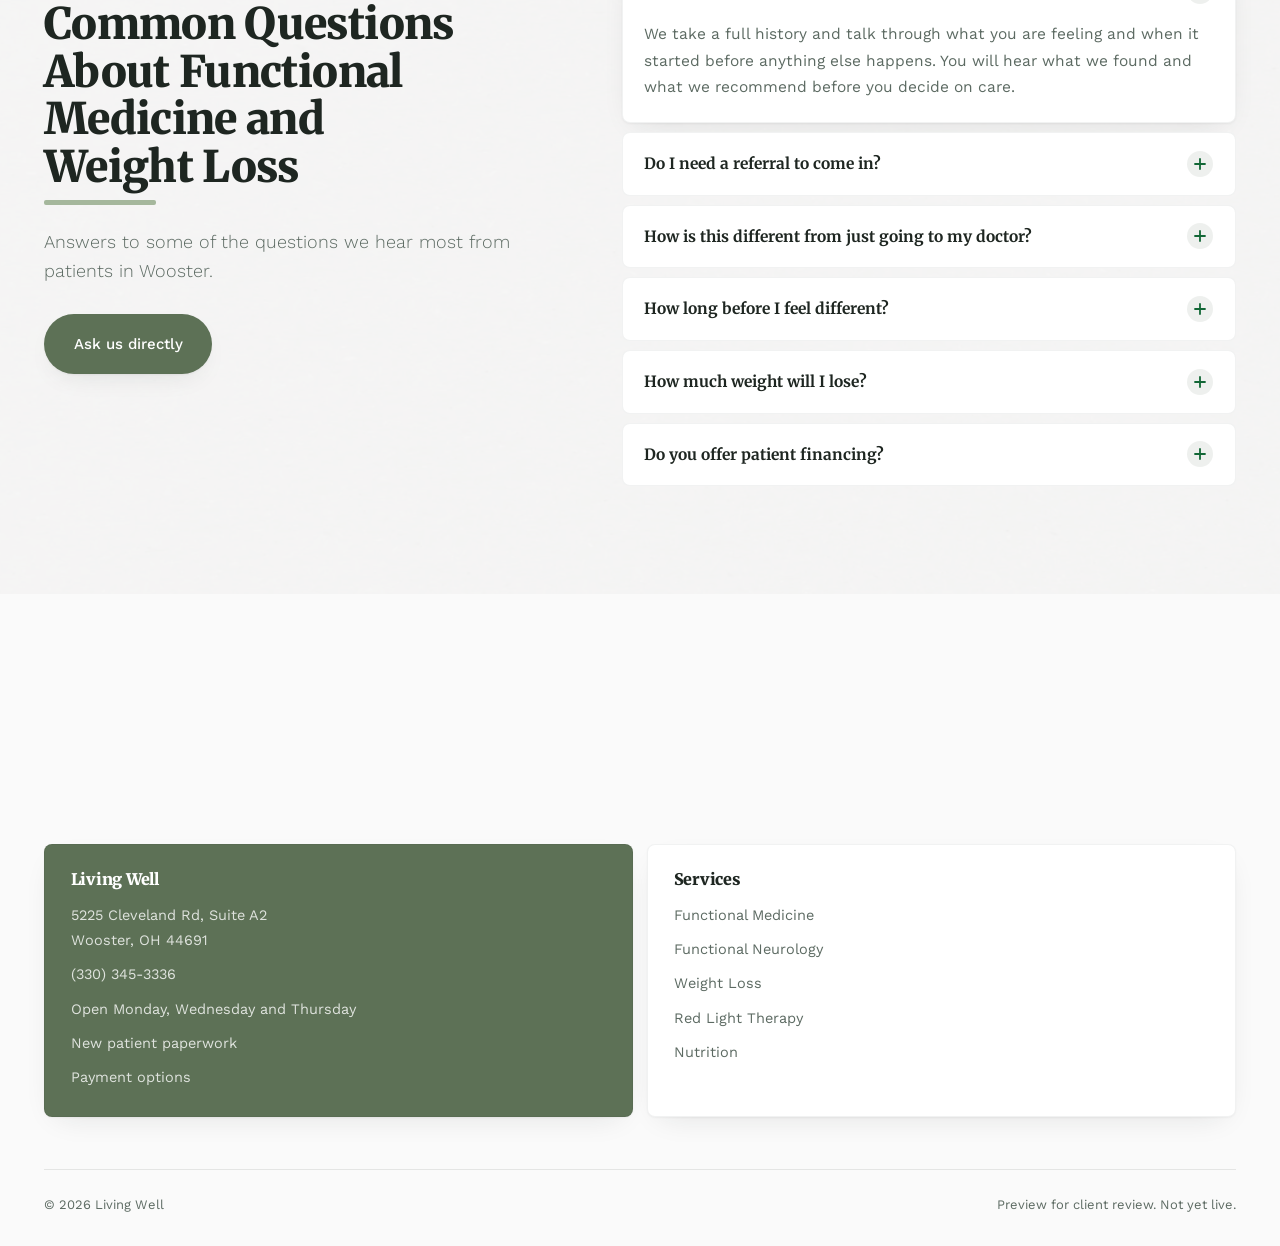
==== commit 5e709212: "Oct 6 design review: home hero eyebrow on a dark pill with deeper overlay; Services grid shows the f" ====
--- a/index.html
+++ b/index.html
@@ -86,6 +86,19 @@
 .hero__fn:hover,.hero__fn:focus-visible{background:rgba(255,255,255,.22)}
 .hero__fn-tag{font-size:12px;font-weight:600;letter-spacing:.08em;text-transform:uppercase;padding:.25em .7em;border-radius:999px;background:var(--g-lite);color:var(--g-deep)}
 .hero__fn svg{display:inline-block;vertical-align:-2px;margin-left:.4em}
+</style>
+<style>/* Home hero legibility (2026-10-06 design review). The eyebrow sat at
+   70% white over the busiest part of the team photo. It now reads as white
+   text on a small dark pill, and the overlay behind the text block is a
+   little deeper on the left (desktop) and at the bottom (phone). Scoped to
+   this hero only; the photo stays visible on the right and at the top. */
+#hero .eyebrow{color:#fff;background:rgba(8,12,10,.62);border:1px solid rgba(255,255,255,.18);padding:.55em 1.05em;border-radius:14px;font-size:12.5px;letter-spacing:.2em;line-height:1.5;text-shadow:0 1px 2px rgba(0,0,0,.5);-webkit-backdrop-filter:blur(4px);backdrop-filter:blur(4px)}
+#hero .hero__scrim{background:linear-gradient(180deg,rgba(8,12,10,.72) 0%,rgba(8,12,10,.4) 14%,rgba(8,12,10,.08) 28%),linear-gradient(0deg,rgba(8,12,10,.95) 0%,rgba(8,12,10,.76) 24%,rgba(8,12,10,.24) 52%),linear-gradient(90deg,rgba(8,12,10,.74) 0%,rgba(8,12,10,.5) 30%,rgba(8,12,10,.14) 54%,rgba(8,12,10,0) 70%)}
+@media (min-width:721px){ #hero .eyebrow{white-space:nowrap;letter-spacing:.18em} }
+@media (max-width:720px){
+  #hero .eyebrow{font-size:11.5px;letter-spacing:.14em;padding:.5em .85em}
+  #hero .hero__scrim{background:linear-gradient(180deg,rgba(8,12,10,.7) 0%,rgba(8,12,10,.1) 18%),linear-gradient(0deg,rgba(8,12,10,.97) 0%,rgba(8,12,10,.86) 34%,rgba(8,12,10,.5) 52%,rgba(8,12,10,.14) 70%)}
+}
 </style>
 <link rel="stylesheet" href="le-nav.css">
 </head>
--- a/sage.css
+++ b/sage.css
@@ -114,6 +114,8 @@
 .on-dark{color:#fff}
 .on-dark h1,.on-dark h2,.on-dark h3{color:#fff}
 .on-dark p{color:rgba(255,255,255,.8)}
+/* the form error box is a light pink panel, so it keeps its dark red text even inside an .on-dark band */
+.on-dark .lead-err,.on-dark p.lead-err{color:#8a1f1f}
 
 /* Sage's short green rule, drawn on entry */
 .rule{display:block;width:112px;height:5px;background:var(--g-lite);margin-top:.55em;border-radius:2px;transform-origin:left;transition:transform .9s var(--ease) .5s}
--- a/le-nav.css
+++ b/le-nav.css
@@ -57,3 +57,27 @@
 @media (max-width:720px){ section .revs{grid-template-columns:minmax(0,1fr)} }
 .rev{min-width:0}
 .rev p{overflow-wrap:break-word}
+
+/* 6. Phone menu covers the whole screen (2026-10-06 design review). The
+      white sheet used to stop under its last link, so the page showed
+      through below it, including a second Schedule button and the sticky
+      Call/Schedule bar. The sheet now runs the full viewport height over a
+      darker backdrop, the sticky bar is hidden while the menu is open, and
+      the page behind it does not scroll (sage.js adds .nav-open to <html>). */
+.nav__panel{background:rgba(12,16,14,.6)}
+.nav__panel-inner{bottom:0;min-height:100vh;min-height:100dvh;max-height:100vh;max-height:100dvh;overscroll-behavior:contain}
+body.nav-open .mobar{opacity:0;visibility:hidden;pointer-events:none}
+html.nav-open,html.nav-open body{overflow:hidden}
+
+/* 7. "What happens next" steps stack on phones. The special and contact
+      pages pin .steps to three columns in an inline style, which beat
+      sage.css's own phone step, so three narrow columns stayed side by side
+      at 390. */
+@media (max-width:720px){ .steps[style]{grid-template-columns:minmax(0,1fr)!important;row-gap:28px} }
+
+/* 8. Special page hero on phones: the decorative ghost word ("Start") ran
+      into the price and heading, so it is hidden up to 700px. The tinted
+      word in the H1 uses the lighter palette tint at every width, because
+      the mid tint read too faint on the band. */
+@media (max-width:700px){ #first-visit > .ghost{display:none} }
+#first-visit h1 em{color:var(--g-lite-txt,#fff)!important}
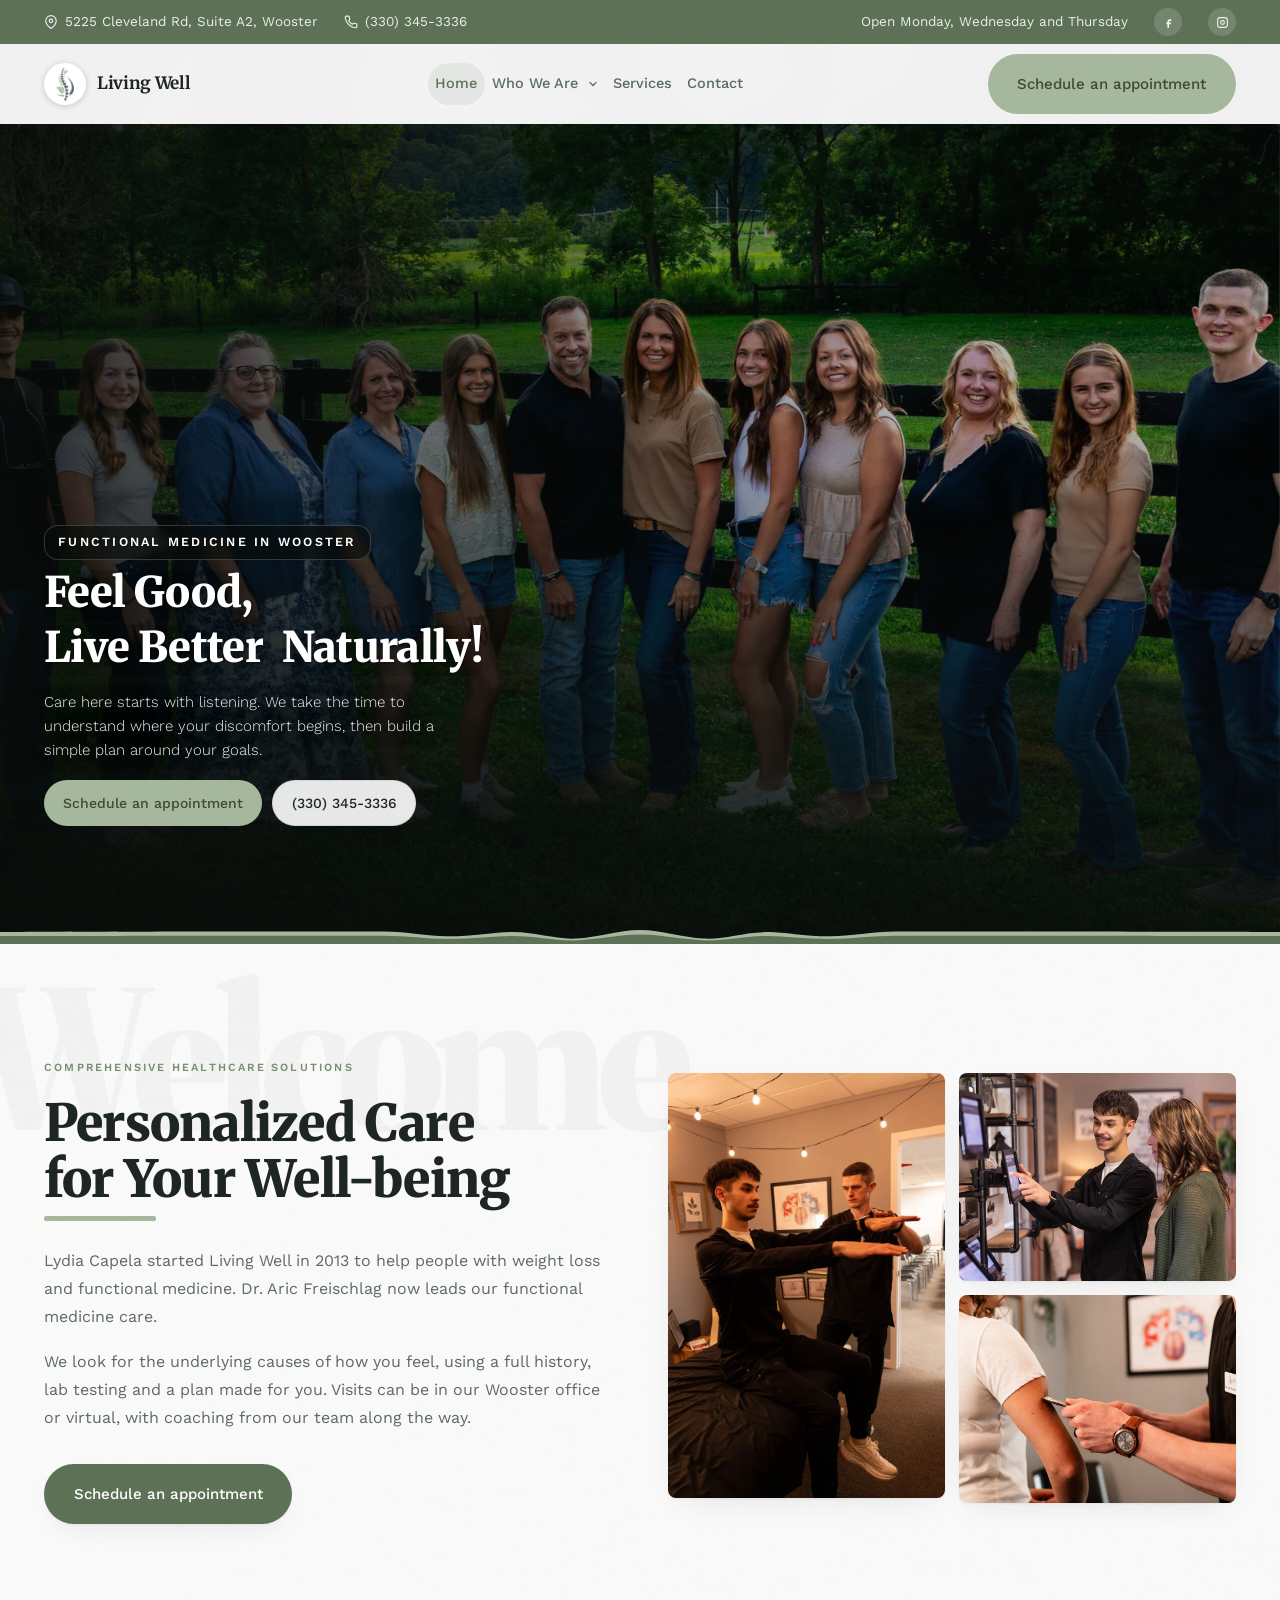
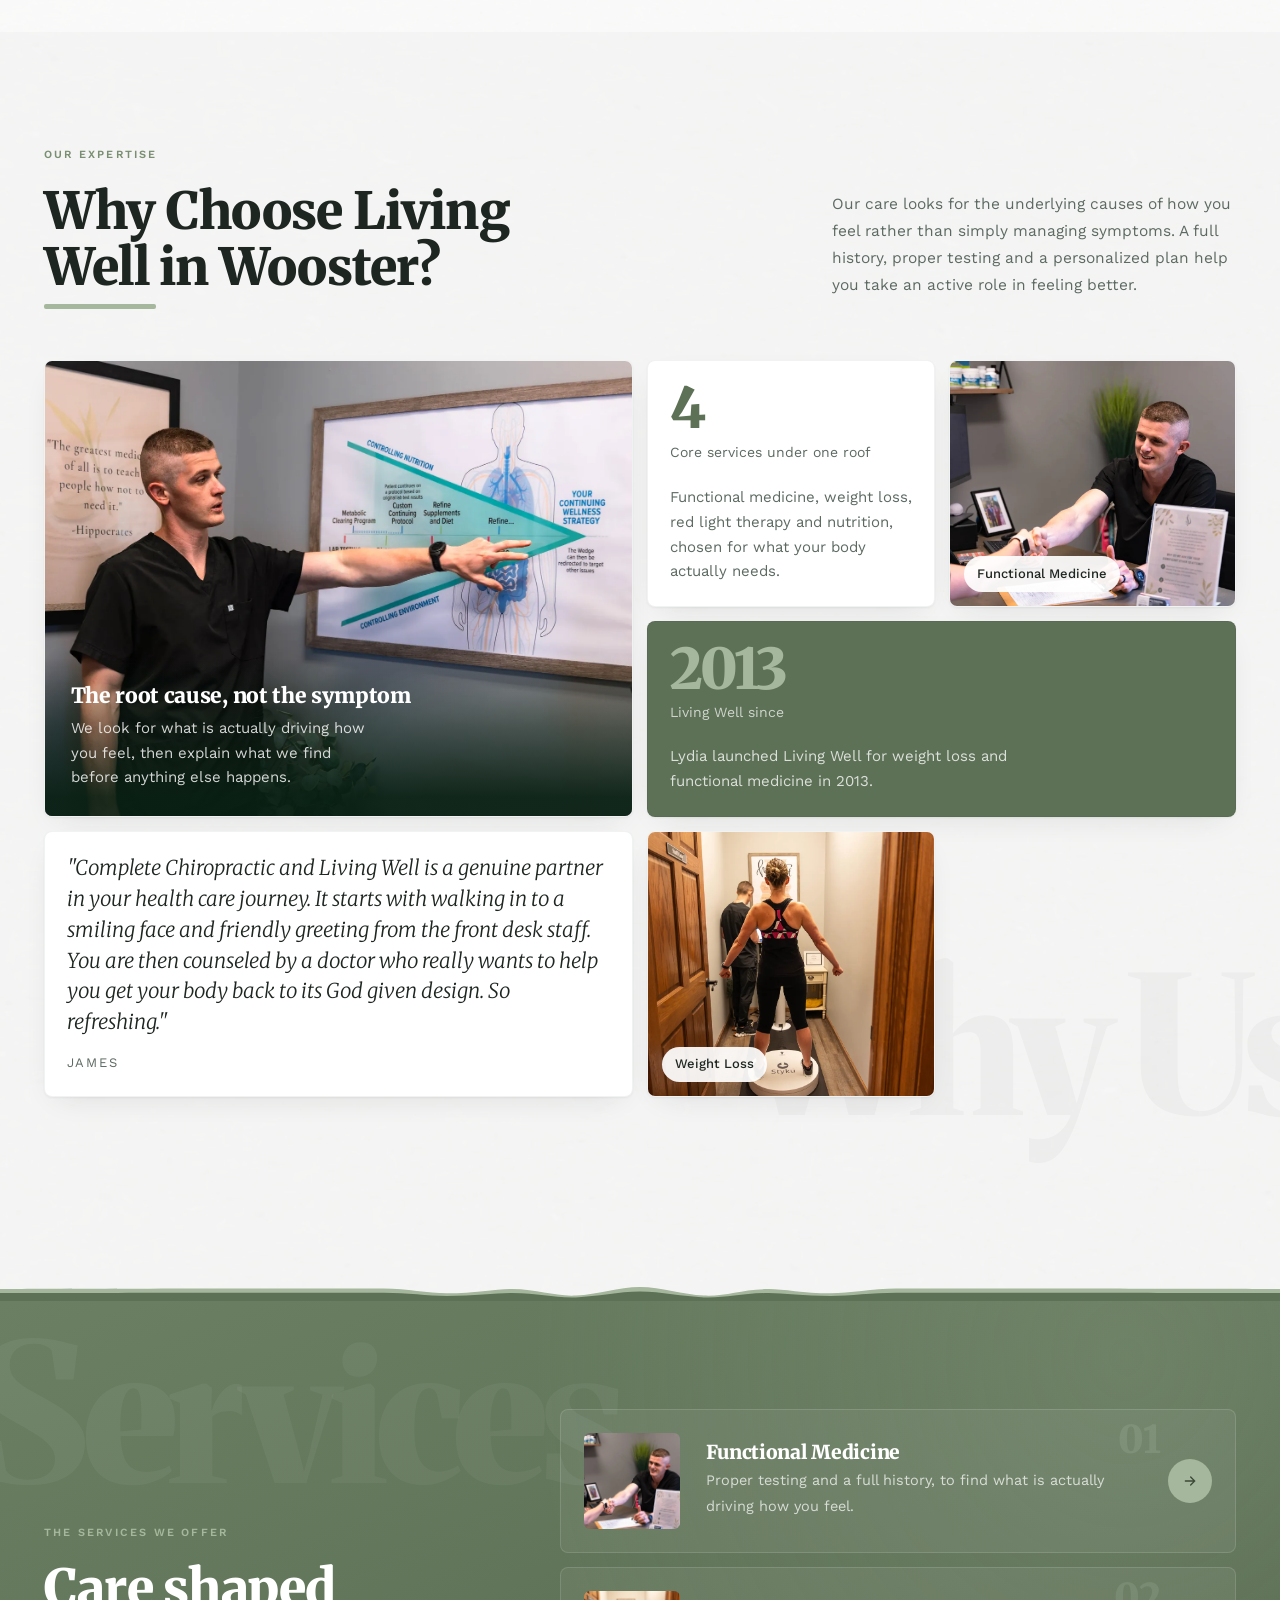
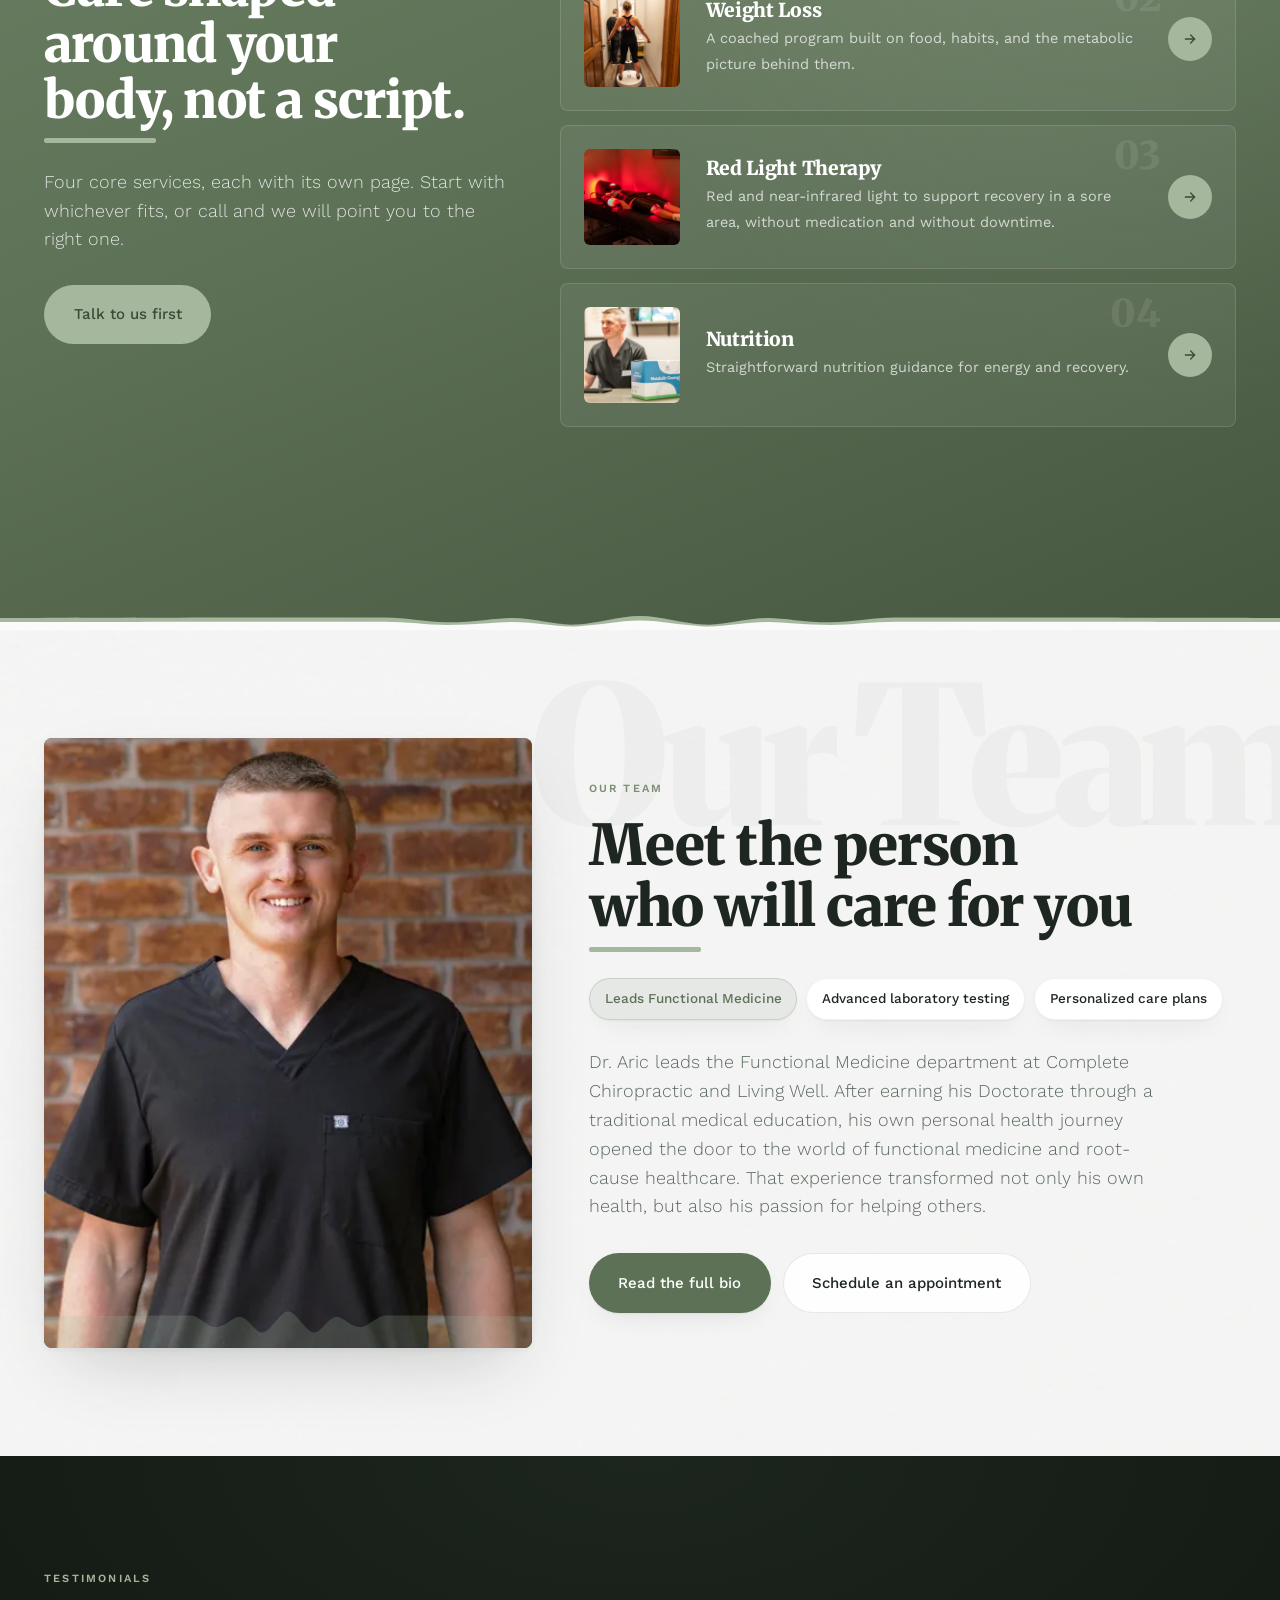
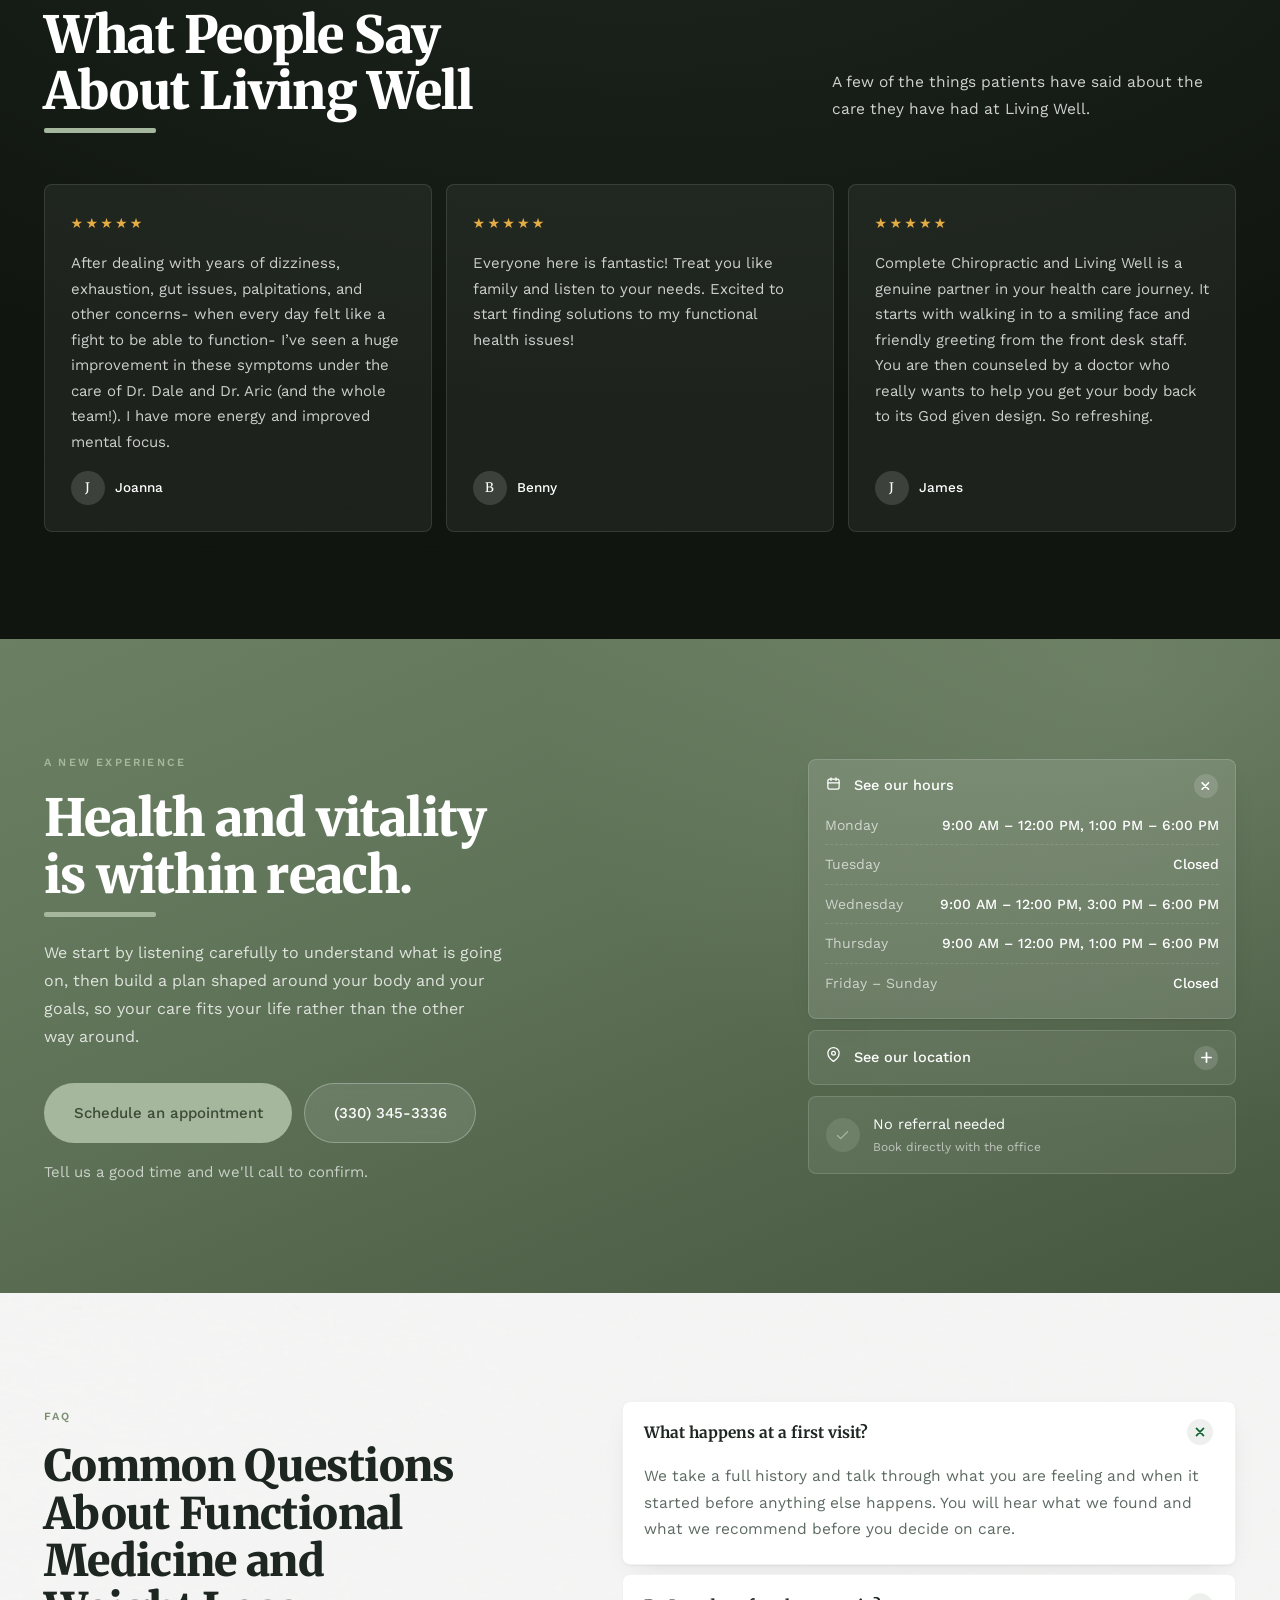
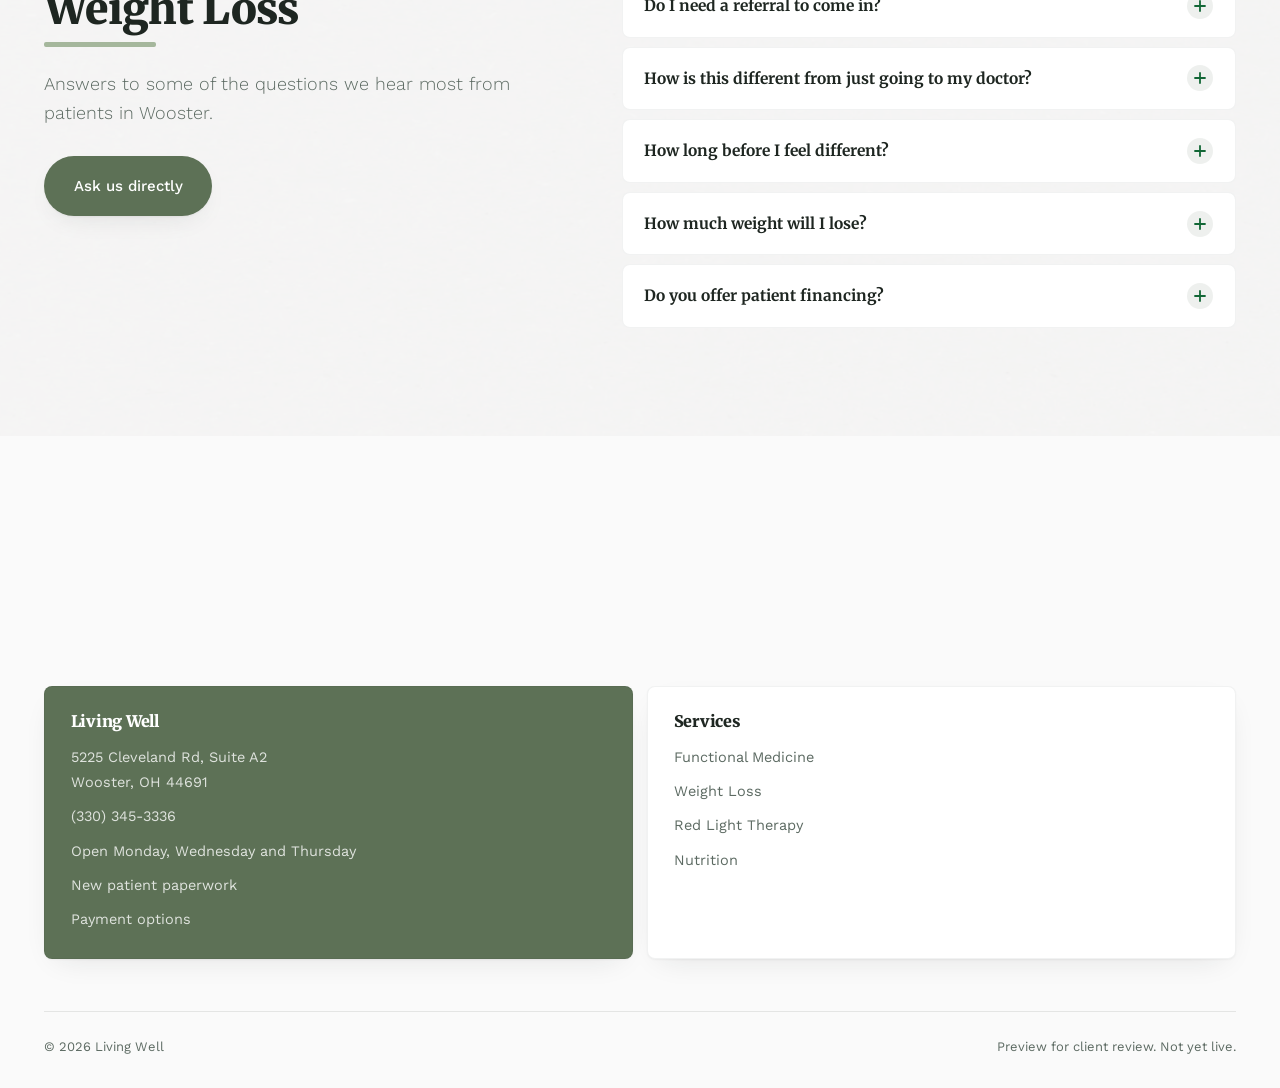
==== commit e6262980: "Oct 6 preview (Jaimie): Functional Medicine first again; Functional Neurology page removed (now on t" ====
--- a/index.html
+++ b/index.html
@@ -81,12 +81,6 @@
 .info__row .ic,summary::after{background-color:rgba(93,113,86,.1)}
 .cta__row .ic,.offer__inc li::before{background-color:rgba(165,183,156,.22)}
 </style>
-<style>/* Functional neurology link in the hero (2026-10-06). */
-.hero__fn{display:inline-flex;flex-wrap:wrap;align-items:center;gap:.5em .7em;margin-top:1.3em;padding:.65em 1.1em;border-radius:18px;background:rgba(255,255,255,.12);border:1px solid rgba(255,255,255,.28);color:#fff;font-size:15px;line-height:1.4;max-width:100%;backdrop-filter:blur(4px);transition:background .25s}
-.hero__fn:hover,.hero__fn:focus-visible{background:rgba(255,255,255,.22)}
-.hero__fn-tag{font-size:12px;font-weight:600;letter-spacing:.08em;text-transform:uppercase;padding:.25em .7em;border-radius:999px;background:var(--g-lite);color:var(--g-deep)}
-.hero__fn svg{display:inline-block;vertical-align:-2px;margin-left:.4em}
-</style>
 <style>/* Home hero legibility (2026-10-06 design review). The eyebrow sat at
    70% white over the busiest part of the team photo. It now reads as white
    text on a small dark pill, and the overlay behind the text block is a
@@ -120,7 +114,7 @@
     <div class="nav__inner">
       <a href="index.html" class="brand" aria-label="Living Well"><img class="brand__icon" src="assets/brand-spine-icon.webp" alt="" aria-hidden="true"> <span class="le-brandtxt">Living Well</span></a>
       <div class="nav__links">
-        <a href="index.html" class="on" aria-current="page">Home</a><div class="nav__dd"><a href="capela-living-well-about.html" class="nav__dd-top">Who We Are</a><button type="button" class="nav__dd-btn" aria-expanded="false" aria-controls="dd-who" aria-label="Show the Who We Are menu"><svg width="12" height="12" viewBox="0 0 24 24" fill="none" stroke="currentColor" stroke-width="2.4" stroke-linecap="round" stroke-linejoin="round" aria-hidden="true"><path d="M6 9l6 6 6-6"/></svg></button><div class="nav__dd-menu" id="dd-who"><a href="capela-living-well-about.html">Meet the Team</a><a href="capela-living-well-payment-options.html">Payment Options</a></div></div><a href="capela-living-well-services.html">Services</a><a href="capela-living-well-service-functional-neurology.html">Functional Neurology</a><a href="capela-living-well-contact.html">Contact</a>
+        <a href="index.html" class="on" aria-current="page">Home</a><div class="nav__dd"><a href="capela-living-well-about.html" class="nav__dd-top">Who We Are</a><button type="button" class="nav__dd-btn" aria-expanded="false" aria-controls="dd-who" aria-label="Show the Who We Are menu"><svg width="12" height="12" viewBox="0 0 24 24" fill="none" stroke="currentColor" stroke-width="2.4" stroke-linecap="round" stroke-linejoin="round" aria-hidden="true"><path d="M6 9l6 6 6-6"/></svg></button><div class="nav__dd-menu" id="dd-who"><a href="capela-living-well-about.html">Meet the Team</a><a href="capela-living-well-payment-options.html">Payment Options</a></div></div><a href="capela-living-well-services.html">Services</a><a href="capela-living-well-contact.html">Contact</a>
       </div>
       <div class="nav__cta">
         <a href="capela-living-well-special.html" class="btn btn-lite">Schedule an appointment</a>
@@ -140,7 +134,7 @@
 
   <div class="wrap">
     <div class="hero__in">
-      <span class="eyebrow reveal" style="--d:0">Functional Medicine and Functional Neurology in Wooster</span>
+      <span class="eyebrow reveal" style="--d:0">Functional Medicine in Wooster</span>
       <h1>
         <span class="mask"><span style="--d:1">Feel Good,</span></span>
         <span class="mask"><span style="--d:2">Live Better</span></span>
@@ -148,7 +142,6 @@
       </h1>
       <span class="rule"></span>
       <p class="hero__sub reveal" style="--d:5">Care here starts with listening. We take the time to understand where your discomfort begins, then build a simple plan around your goals.</p>
-      <a class="hero__fn reveal" style="--d:5" href="capela-living-well-service-functional-neurology.html"><span class="hero__fn-tag">Functional neurology</span><span>Brain fog, memory loss or dizziness? See how we can help<svg width="14" height="14" viewBox="0 0 24 24" fill="none" stroke="currentColor" stroke-width="2" stroke-linecap="round" aria-hidden="true"><path d="M5 12h14M13 6l6 6-6 6"/></svg></span></a>
       <div class="hero__acts reveal" style="--d:6">
         <a href="capela-living-well-special.html" class="btn btn-lite">Schedule an appointment</a>
         <a href="tel:3303453336" class="btn btn-ghost">(330) 345-3336</a>
@@ -217,8 +210,8 @@
         </figure>
       </article>
       <article class="card b b--stat reveal" style="--d:1">
-        <div><div class="b__n" data-count="5">5</div><div class="b__l">Core services under one roof</div></div>
-        <p style="margin-top:1.4em">Functional medicine, functional neurology, weight loss, red light therapy and nutrition, chosen for what your body actually needs.</p>
+        <div><div class="b__n" data-count="4">4</div><div class="b__l">Core services under one roof</div></div>
+        <p style="margin-top:1.4em">Functional medicine, weight loss, red light therapy and nutrition, chosen for what your body actually needs.</p>
       </article>
       <article class="card b b--img reveal" style="--d:2"><img src="assets/svc-functional-consult.webp" alt="Functional Medicine" loading="lazy"><span class="tag">Functional Medicine</span></article>
       <article class="card b b--green reveal" style="--d:3">
@@ -247,40 +240,34 @@
         <span class="eyebrow eyebrow--light">The Services We Offer</span>
         <h2 style="font-size:var(--t-h2);margin-top:.3em">Care shaped around your body, not a script.</h2>
         <span class="rule"></span>
-        <p class="lead" style="margin-top:1.4em">Five core services, each with its own page. Start with whichever fits, or call and we will point you to the right one.</p>
+        <p class="lead" style="margin-top:1.4em">Four core services, each with its own page. Start with whichever fits, or call and we will point you to the right one.</p>
         <div style="margin-top:1.9em"><a href="tel:3303453336" class="btn btn-lite">Talk to us first</a></div>
       </div>
 
       <div class="svc__list">
-        <a href="capela-living-well-service-functional-neurology.html" class="svc reveal" style="--d:0">
-          <span class="svc__thumb"><img src="assets/svc-brain-based-exercise.webp" alt="Functional Neurology" loading="lazy"></span>
-          <span><h3>Functional Neurology</h3><p>A gentle, whole-person approach for brain fog, loss of memory, dizziness or trouble with speech.</p></span>
+        <a href="capela-living-well-service-functional-medicine.html" class="svc reveal" style="--d:0">
+          <span class="svc__thumb"><img src="assets/svc-functional-consult.webp" alt="Functional Medicine" loading="lazy"></span>
+          <span><h3>Functional Medicine</h3><p>Proper testing and a full history, to find what is actually driving how you feel.</p></span>
           <span class="svc__go"><svg width="16" height="16" viewBox="0 0 24 24" fill="none" stroke="currentColor" stroke-width="2" stroke-linecap="round"><path d="M5 12h14M13 6l6 6-6 6"/></svg></span>
           <span class="svc__no">01</span>
         </a>
-        <a href="capela-living-well-service-functional-medicine.html" class="svc reveal" style="--d:1">
-          <span class="svc__thumb"><img src="assets/svc-functional-consult.webp" alt="Functional Medicine" loading="lazy"></span>
-          <span><h3>Functional Medicine</h3><p>Proper testing and a full history, to find what is actually driving how you feel.</p></span>
+        <a href="capela-living-well-service-weight-loss.html" class="svc reveal" style="--d:1">
+          <span class="svc__thumb"><img src="assets/svc-styku.webp" alt="Weight Loss" loading="lazy"></span>
+          <span><h3>Weight Loss</h3><p>A coached program built on food, habits, and the metabolic picture behind them.</p></span>
           <span class="svc__go"><svg width="16" height="16" viewBox="0 0 24 24" fill="none" stroke="currentColor" stroke-width="2" stroke-linecap="round"><path d="M5 12h14M13 6l6 6-6 6"/></svg></span>
           <span class="svc__no">02</span>
         </a>
-        <a href="capela-living-well-service-weight-loss.html" class="svc reveal" style="--d:2">
-          <span class="svc__thumb"><img src="assets/svc-styku.webp" alt="Weight Loss" loading="lazy"></span>
-          <span><h3>Weight Loss</h3><p>A coached program built on food, habits, and the metabolic picture behind them.</p></span>
+        <a href="capela-living-well-service-red-light-therapy.html" class="svc reveal" style="--d:2">
+          <span class="svc__thumb"><img src="assets/svc-red-light.webp" alt="Red Light Therapy" loading="lazy"></span>
+          <span><h3>Red Light Therapy</h3><p>Red and near-infrared light to support recovery in a sore area, without medication and without downtime.</p></span>
           <span class="svc__go"><svg width="16" height="16" viewBox="0 0 24 24" fill="none" stroke="currentColor" stroke-width="2" stroke-linecap="round"><path d="M5 12h14M13 6l6 6-6 6"/></svg></span>
           <span class="svc__no">03</span>
         </a>
-        <a href="capela-living-well-service-red-light-therapy.html" class="svc reveal" style="--d:3">
-          <span class="svc__thumb"><img src="assets/svc-red-light.webp" alt="Red Light Therapy" loading="lazy"></span>
-          <span><h3>Red Light Therapy</h3><p>Red and near-infrared light to support recovery in a sore area, without medication and without downtime.</p></span>
-          <span class="svc__go"><svg width="16" height="16" viewBox="0 0 24 24" fill="none" stroke="currentColor" stroke-width="2" stroke-linecap="round"><path d="M5 12h14M13 6l6 6-6 6"/></svg></span>
-          <span class="svc__no">04</span>
-        </a>
-        <a href="capela-living-well-service-nutrition.html" class="svc reveal" style="--d:4">
+        <a href="capela-living-well-service-nutrition.html" class="svc reveal" style="--d:3">
           <span class="svc__thumb"><img src="assets/svc-metabolic-kit.webp" alt="Nutrition" loading="lazy"></span>
           <span><h3>Nutrition</h3><p>Straightforward nutrition guidance for energy and recovery.</p></span>
           <span class="svc__go"><svg width="16" height="16" viewBox="0 0 24 24" fill="none" stroke="currentColor" stroke-width="2" stroke-linecap="round"><path d="M5 12h14M13 6l6 6-6 6"/></svg></span>
-          <span class="svc__no">05</span>
+          <span class="svc__no">04</span>
         </a>
       </div>
     </div>
@@ -429,7 +416,7 @@
     <div class="foot__megawrap"><h2 class="foot__mega" id="mega">Contact <em>Us</em></h2></div>
     <div class="foot__cards foot__cards--two">
       <div class="card fc fc--g reveal" style="--d:0"><h3>Living Well</h3><ul><li>5225 Cleveland Rd, Suite A2<br>Wooster, OH 44691</li><li><a href="tel:3303453336">(330) 345-3336</a></li><li>Open Monday, Wednesday and Thursday</li><li><a href="capela-living-well-new-patient-paperwork.html">New patient paperwork</a></li><li><a href="capela-living-well-payment-options.html">Payment options</a></li></ul></div>
-      <div class="card fc reveal" style="--d:1"><h3>Services</h3><ul><li><a href="capela-living-well-service-functional-medicine.html">Functional Medicine</a></li><li><a href="capela-living-well-service-functional-neurology.html">Functional Neurology</a></li><li><a href="capela-living-well-service-weight-loss.html">Weight Loss</a></li><li><a href="capela-living-well-service-red-light-therapy.html">Red Light Therapy</a></li><li><a href="capela-living-well-service-nutrition.html">Nutrition</a></li><li></li></ul></div>
+      <div class="card fc reveal" style="--d:1"><h3>Services</h3><ul><li><a href="capela-living-well-service-functional-medicine.html">Functional Medicine</a></li><li><a href="capela-living-well-service-weight-loss.html">Weight Loss</a></li><li><a href="capela-living-well-service-red-light-therapy.html">Red Light Therapy</a></li><li><a href="capela-living-well-service-nutrition.html">Nutrition</a></li><li></li></ul></div>
 
     </div>
     <div class="foot__base"><span>© 2026 Living Well</span><span class="spacer"></span><span>Preview for client review. Not yet live.</span></div>
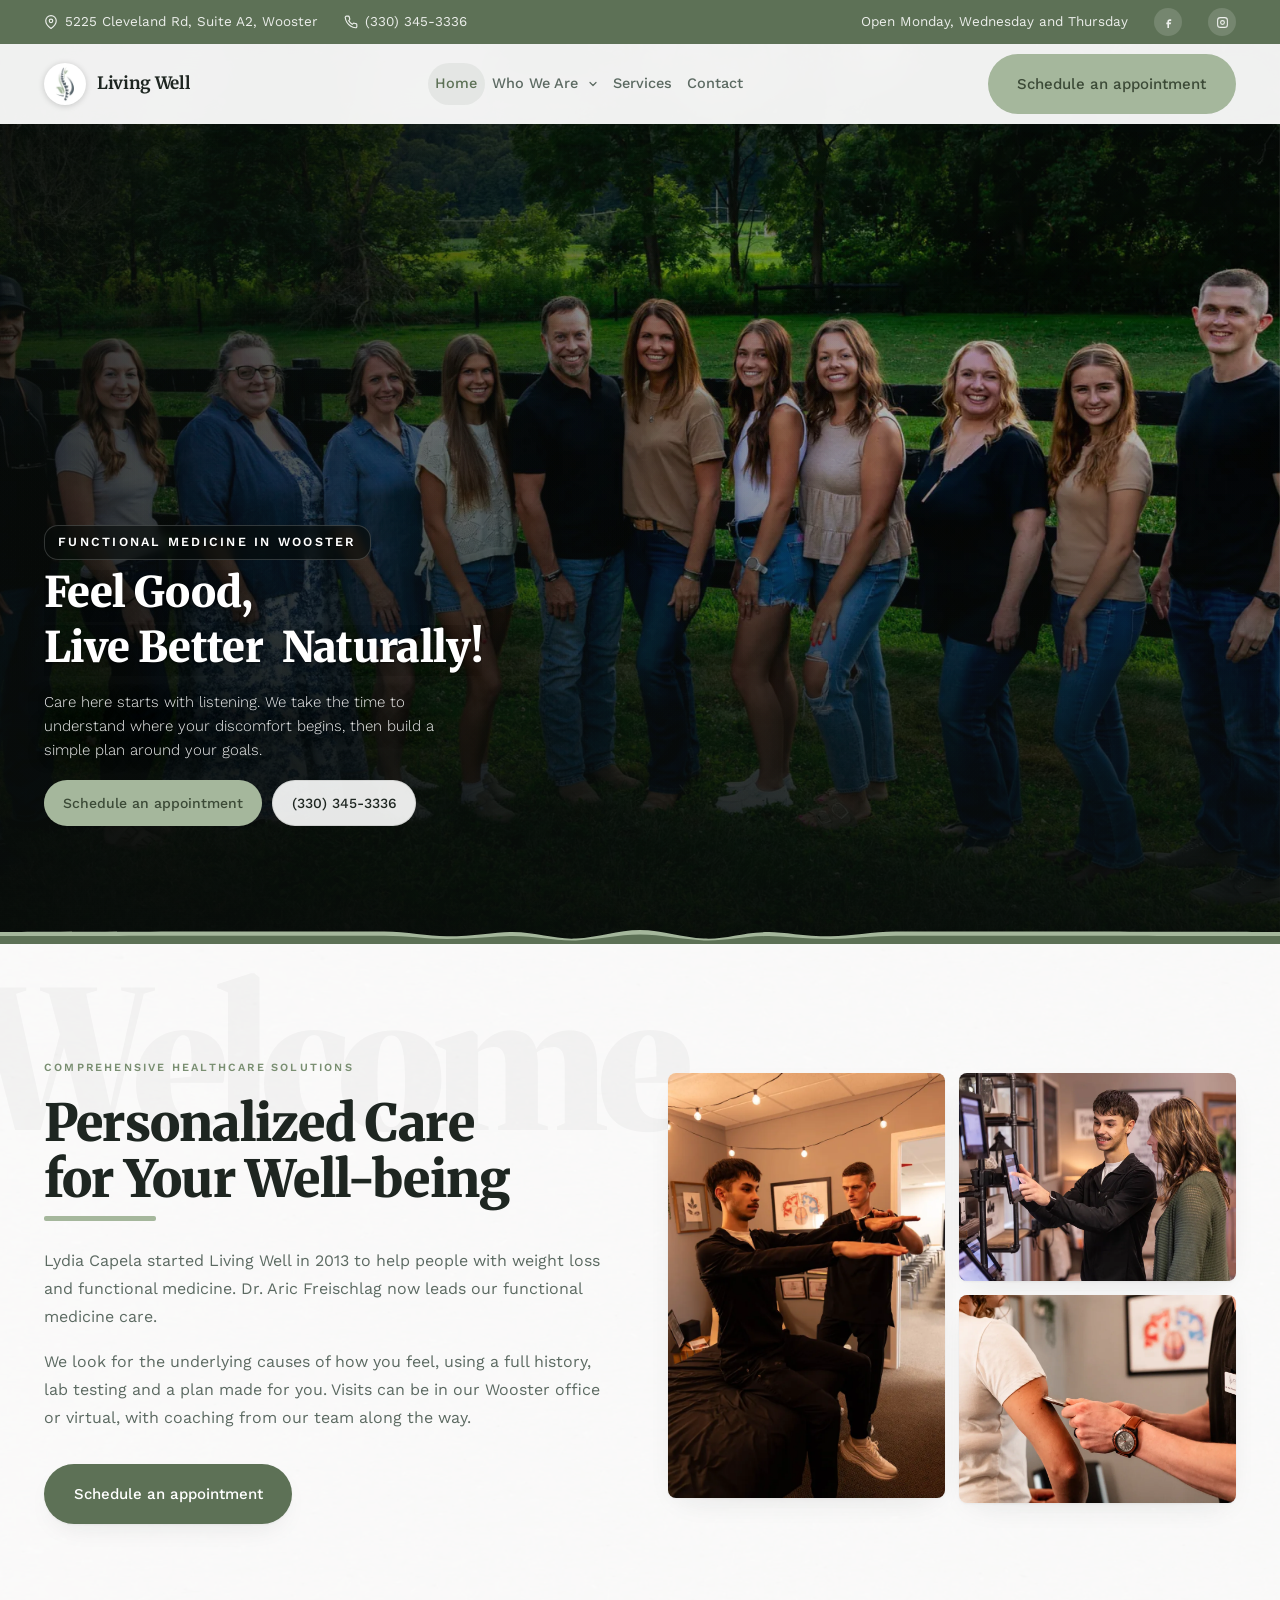
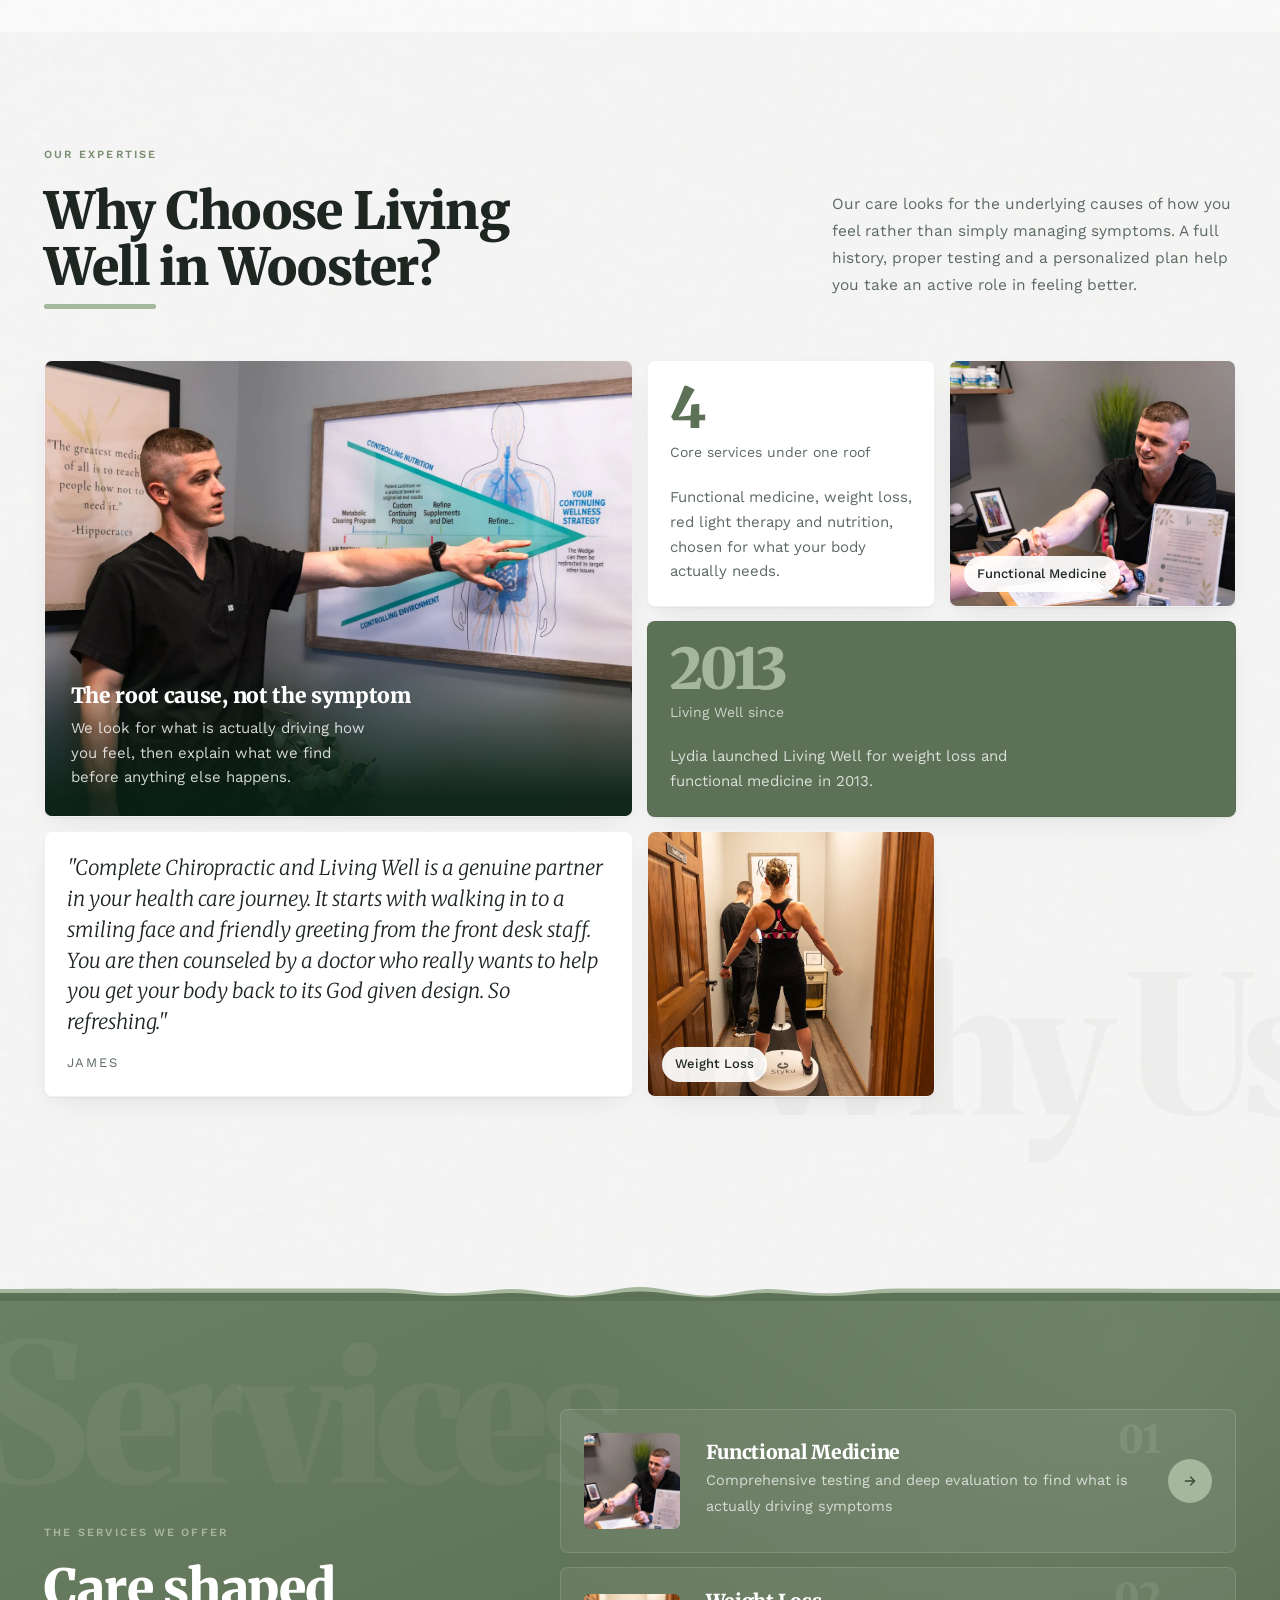
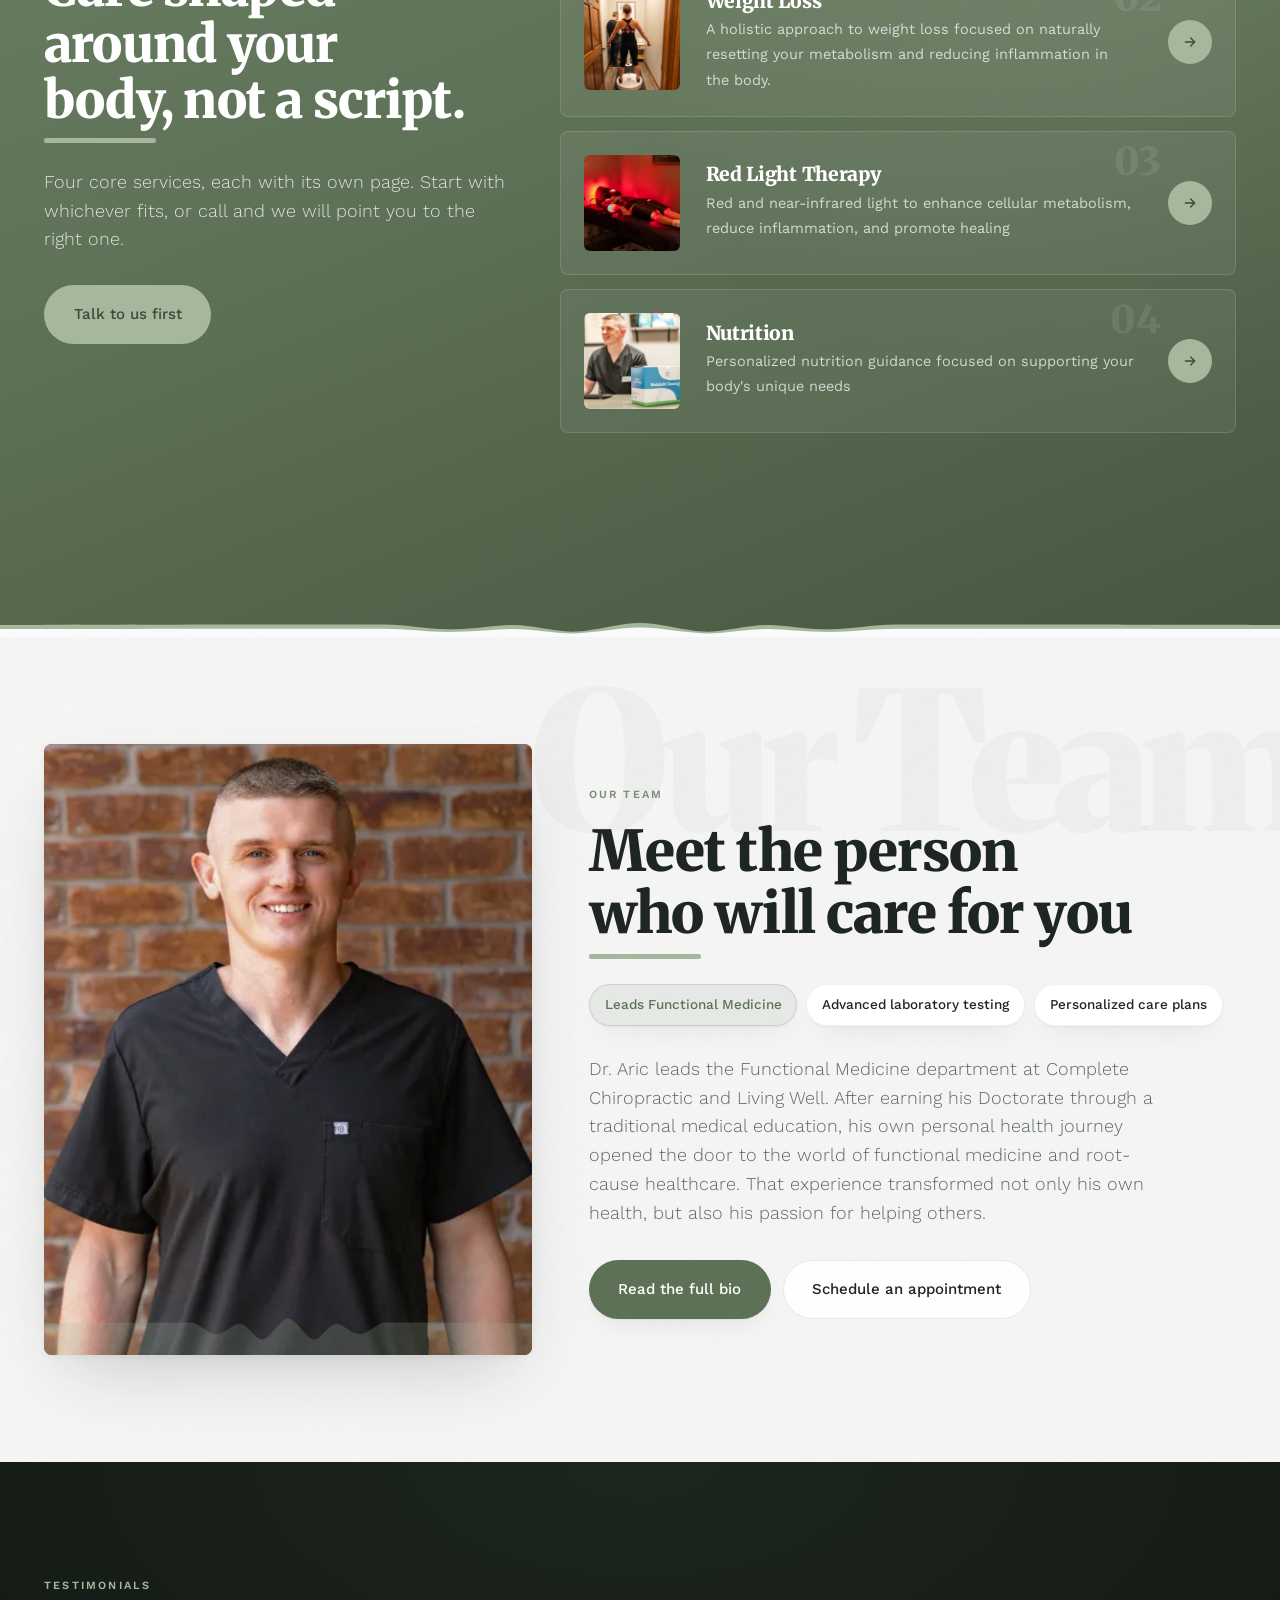
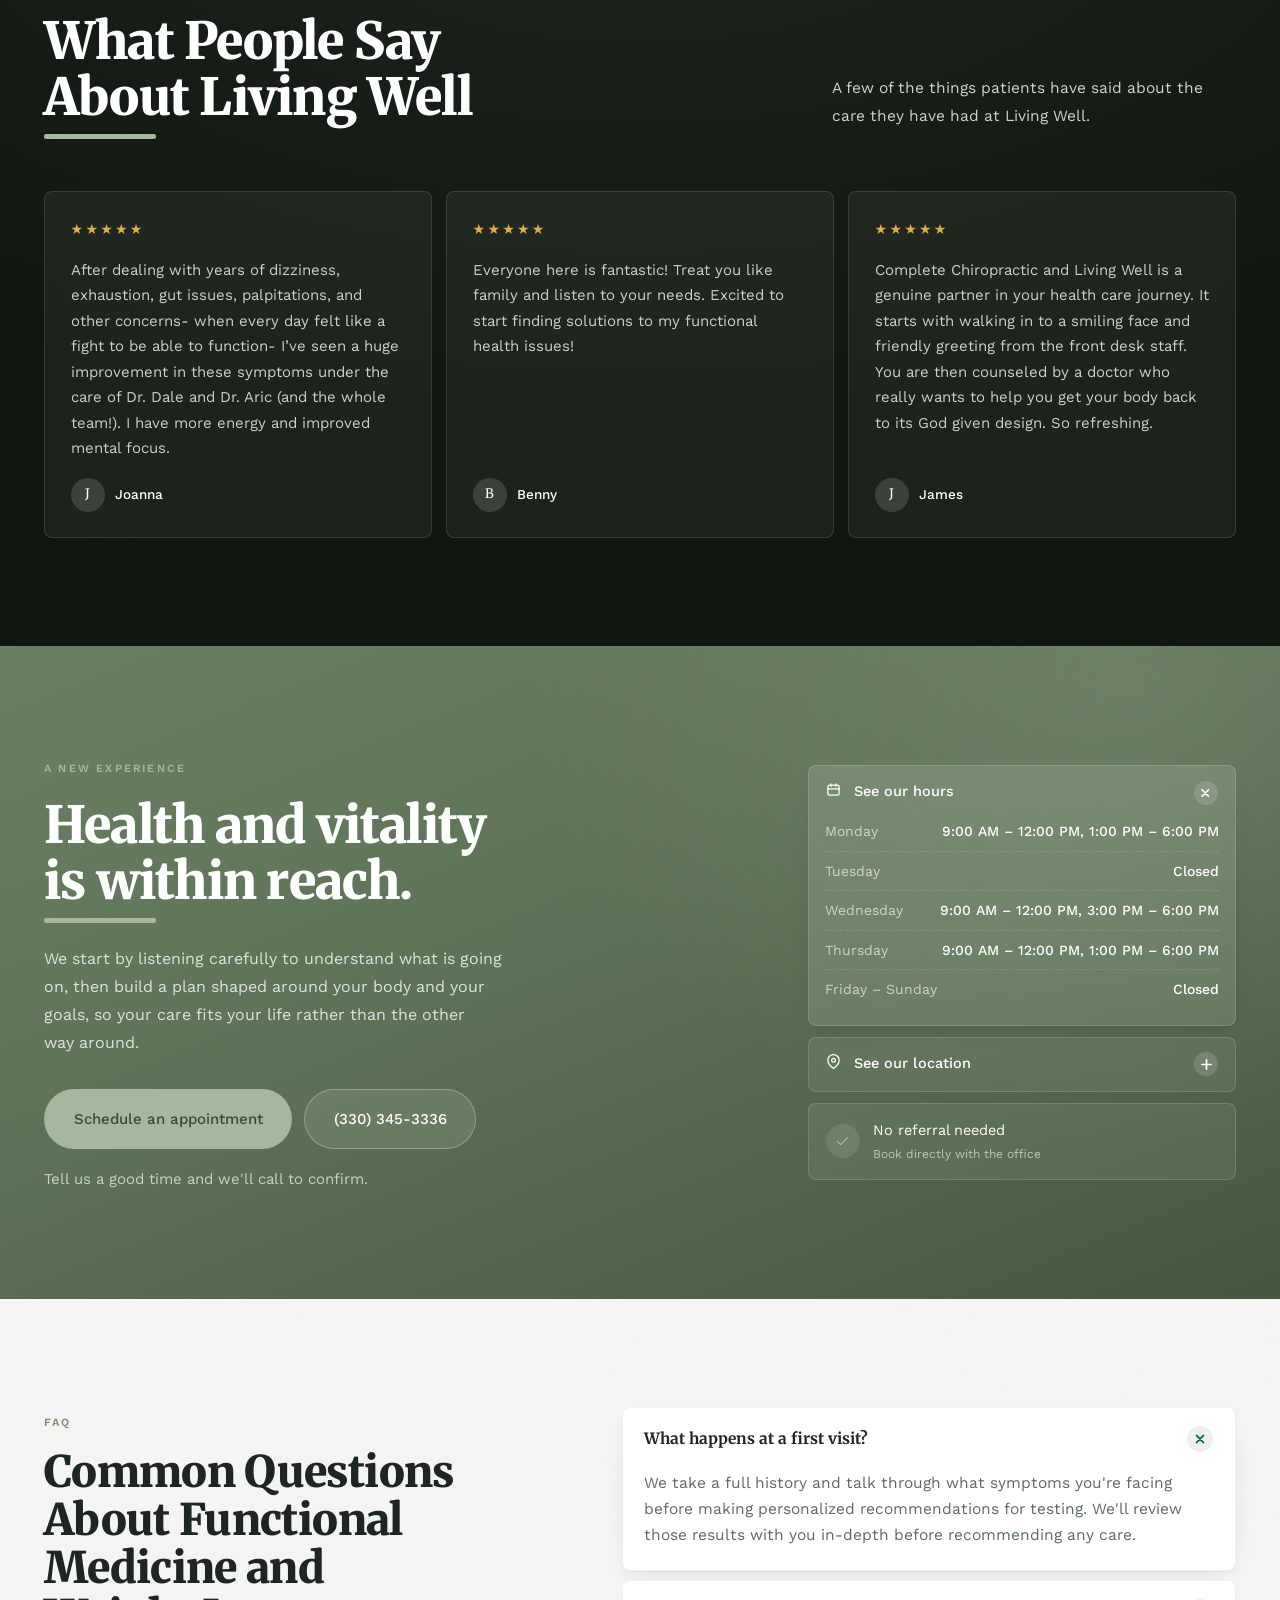
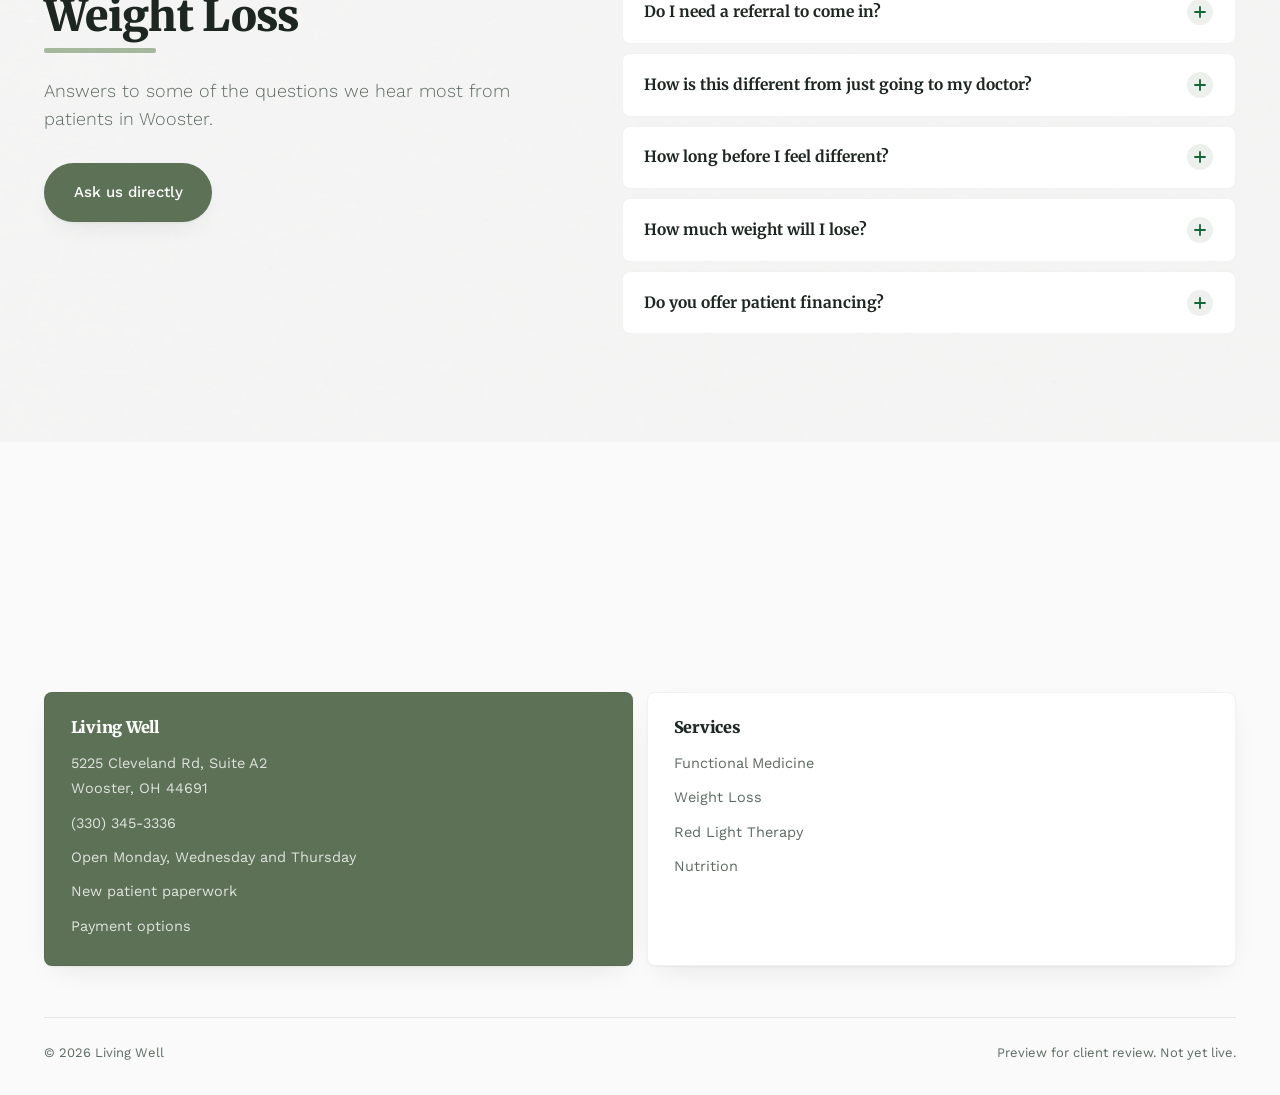
==== commit 8d21a2ed: "Oct 13 preview (Jaimie): service descriptions, FAQs, functional medicine plan, weight loss, red ligh" ====
--- a/index.html
+++ b/index.html
@@ -247,25 +247,25 @@
       <div class="svc__list">
         <a href="capela-living-well-service-functional-medicine.html" class="svc reveal" style="--d:0">
           <span class="svc__thumb"><img src="assets/svc-functional-consult.webp" alt="Functional Medicine" loading="lazy"></span>
-          <span><h3>Functional Medicine</h3><p>Proper testing and a full history, to find what is actually driving how you feel.</p></span>
+          <span><h3>Functional Medicine</h3><p>Comprehensive testing and deep evaluation to find what is actually driving symptoms</p></span>
           <span class="svc__go"><svg width="16" height="16" viewBox="0 0 24 24" fill="none" stroke="currentColor" stroke-width="2" stroke-linecap="round"><path d="M5 12h14M13 6l6 6-6 6"/></svg></span>
           <span class="svc__no">01</span>
         </a>
         <a href="capela-living-well-service-weight-loss.html" class="svc reveal" style="--d:1">
           <span class="svc__thumb"><img src="assets/svc-styku.webp" alt="Weight Loss" loading="lazy"></span>
-          <span><h3>Weight Loss</h3><p>A coached program built on food, habits, and the metabolic picture behind them.</p></span>
+          <span><h3>Weight Loss</h3><p>A holistic approach to weight loss focused on naturally resetting your metabolism and reducing inflammation in the body.</p></span>
           <span class="svc__go"><svg width="16" height="16" viewBox="0 0 24 24" fill="none" stroke="currentColor" stroke-width="2" stroke-linecap="round"><path d="M5 12h14M13 6l6 6-6 6"/></svg></span>
           <span class="svc__no">02</span>
         </a>
         <a href="capela-living-well-service-red-light-therapy.html" class="svc reveal" style="--d:2">
           <span class="svc__thumb"><img src="assets/svc-red-light.webp" alt="Red Light Therapy" loading="lazy"></span>
-          <span><h3>Red Light Therapy</h3><p>Red and near-infrared light to support recovery in a sore area, without medication and without downtime.</p></span>
+          <span><h3>Red Light Therapy</h3><p>Red and near-infrared light to enhance cellular metabolism, reduce inflammation, and promote healing</p></span>
           <span class="svc__go"><svg width="16" height="16" viewBox="0 0 24 24" fill="none" stroke="currentColor" stroke-width="2" stroke-linecap="round"><path d="M5 12h14M13 6l6 6-6 6"/></svg></span>
           <span class="svc__no">03</span>
         </a>
         <a href="capela-living-well-service-nutrition.html" class="svc reveal" style="--d:3">
           <span class="svc__thumb"><img src="assets/svc-metabolic-kit.webp" alt="Nutrition" loading="lazy"></span>
-          <span><h3>Nutrition</h3><p>Straightforward nutrition guidance for energy and recovery.</p></span>
+          <span><h3>Nutrition</h3><p>Personalized nutrition guidance focused on supporting your body's unique needs</p></span>
           <span class="svc__go"><svg width="16" height="16" viewBox="0 0 24 24" fill="none" stroke="currentColor" stroke-width="2" stroke-linecap="round"><path d="M5 12h14M13 6l6 6-6 6"/></svg></span>
           <span class="svc__no">04</span>
         </a>
@@ -398,11 +398,11 @@
         <a href="tel:3303453336" class="btn btn-primary" style="margin-top:1.9em">Ask us directly</a>
       </div>
       <div class="faq__list reveal" style="--d:1">
-        <details open><summary>What happens at a first visit?</summary><div class="faq__a">We take a full history and talk through what you are feeling and when it started before anything else happens. You will hear what we found and what we recommend before you decide on care.</div></details>
+        <details open><summary>What happens at a first visit?</summary><div class="faq__a">We take a full history and talk through what symptoms you're facing before making personalized recommendations for testing. We'll review those results with you in-depth before recommending any care.</div></details>
         <details><summary>Do I need a referral to come in?</summary><div class="faq__a">No. You can book directly with our office.</div></details>
-        <details><summary>How is this different from just going to my doctor?</summary><div class="faq__a">It is not in competition with your doctor. A physician is looking for disease that needs medical management, and is very good at that. This looks at the space before that, where you feel unwell but nothing has crossed a diagnostic threshold, and it has the appointment length to go through your history properly. Plenty of our patients keep seeing both, and that is the right arrangement.</div></details>
+        <details><summary>How is this different from just going to my doctor?</summary><div class="faq__a">We are not in competition with your doctor. A physician is looking for disease that needs traditional medical management, and we support that when needed. You do not need to choose one over the other or change any current care arrangements. We offer comprehensive testing and personalized care for those looking for a more natural approach.</div></details>
         <details><summary>How long before I feel different?</summary><div class="faq__a">Honestly, it varies, and anyone who gives you a number for this is guessing. Some people notice a difference in energy or digestion within a few weeks of changing the obvious things. Where something has been building for years, it takes longer. We set a review point at the start so there is a defined moment to look at whether this is working, rather than an open-ended commitment.</div></details>
-        <details><summary>How much weight will I lose?</summary><div class="faq__a">We do not give a number before meeting you, and we would be wary of anyone who does. It depends on where you are starting from, what your sleep and stress look like, and what you can realistically keep doing. After the first consultation we can talk honestly about what is reasonable for you.</div></details>
+        <details><summary>How much weight will I lose?</summary><div class="faq__a">We do not give a specific number we expect, and we would be wary of anyone who does. We focus on results beyond what the scale says, such as your energy levels, inflammation control, hormonal improvements, and sleep quality. Everybody is different, and we celebrate all wins, no matter the number of pounds dropped.</div></details>
         <details><summary>Do you offer patient financing?</summary><div class="faq__a">Yes. Patient financing is available through Cherry. <a href="https://pay.withcherry.com/4livingwell?utm_source=merchant&utm_medium=website" target="_blank" rel="noopener">Apply with Cherry</a>.</div></details>
 
       </div>
--- a/le-nav.css
+++ b/le-nav.css
@@ -81,3 +81,16 @@
       the mid tint read too faint on the band. */
 @media (max-width:700px){ #first-visit > .ghost{display:none} }
 #first-visit h1 em{color:var(--g-lite-txt,#fff)!important}
+
+/* 6. Phone menu highlight (2026-10-07, Design). sage.css paints a panel
+      link on :hover. Opening the menu moves the nav up by the utility bar,
+      so the point of the tap on the burger ends up over Home, and Home lit
+      up mint next to the current page. Touch screens get no hover paint, so
+      only the current page (.on) is highlighted. Keyboard users get the same
+      cue on :focus-visible only, never on a plain :focus. */
+@media (hover:none),(pointer:coarse){
+  .nav__panel-inner a:not(.on):not(.nav__panel-cta):hover{background:none;color:var(--ink)}
+  .nav__panel-inner a.nav__panel-sub:not(.on):hover{color:var(--ink-soft)}
+}
+.nav__panel-inner a:focus:not(:focus-visible){outline:0}
+.nav__panel-inner a:not(.nav__panel-cta):focus-visible{background:rgba(18,103,54,.08);color:var(--g-band)}
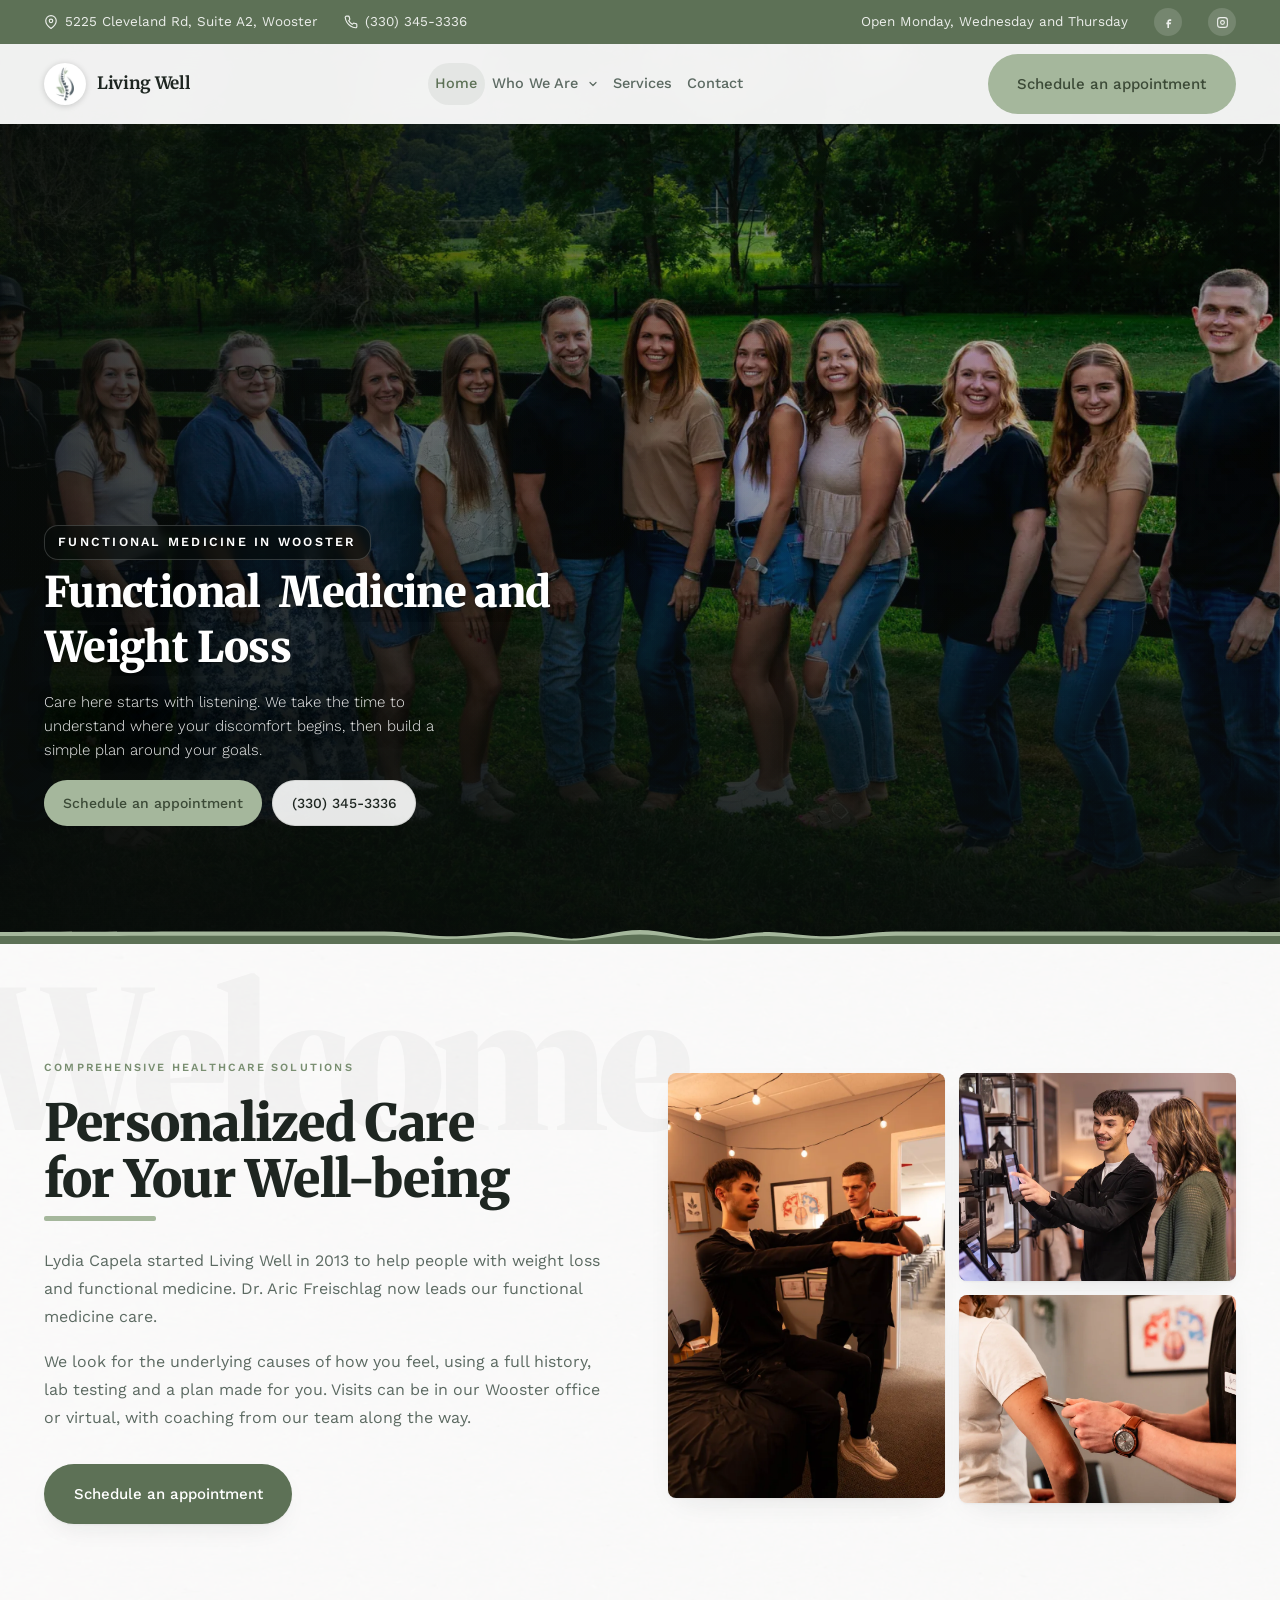
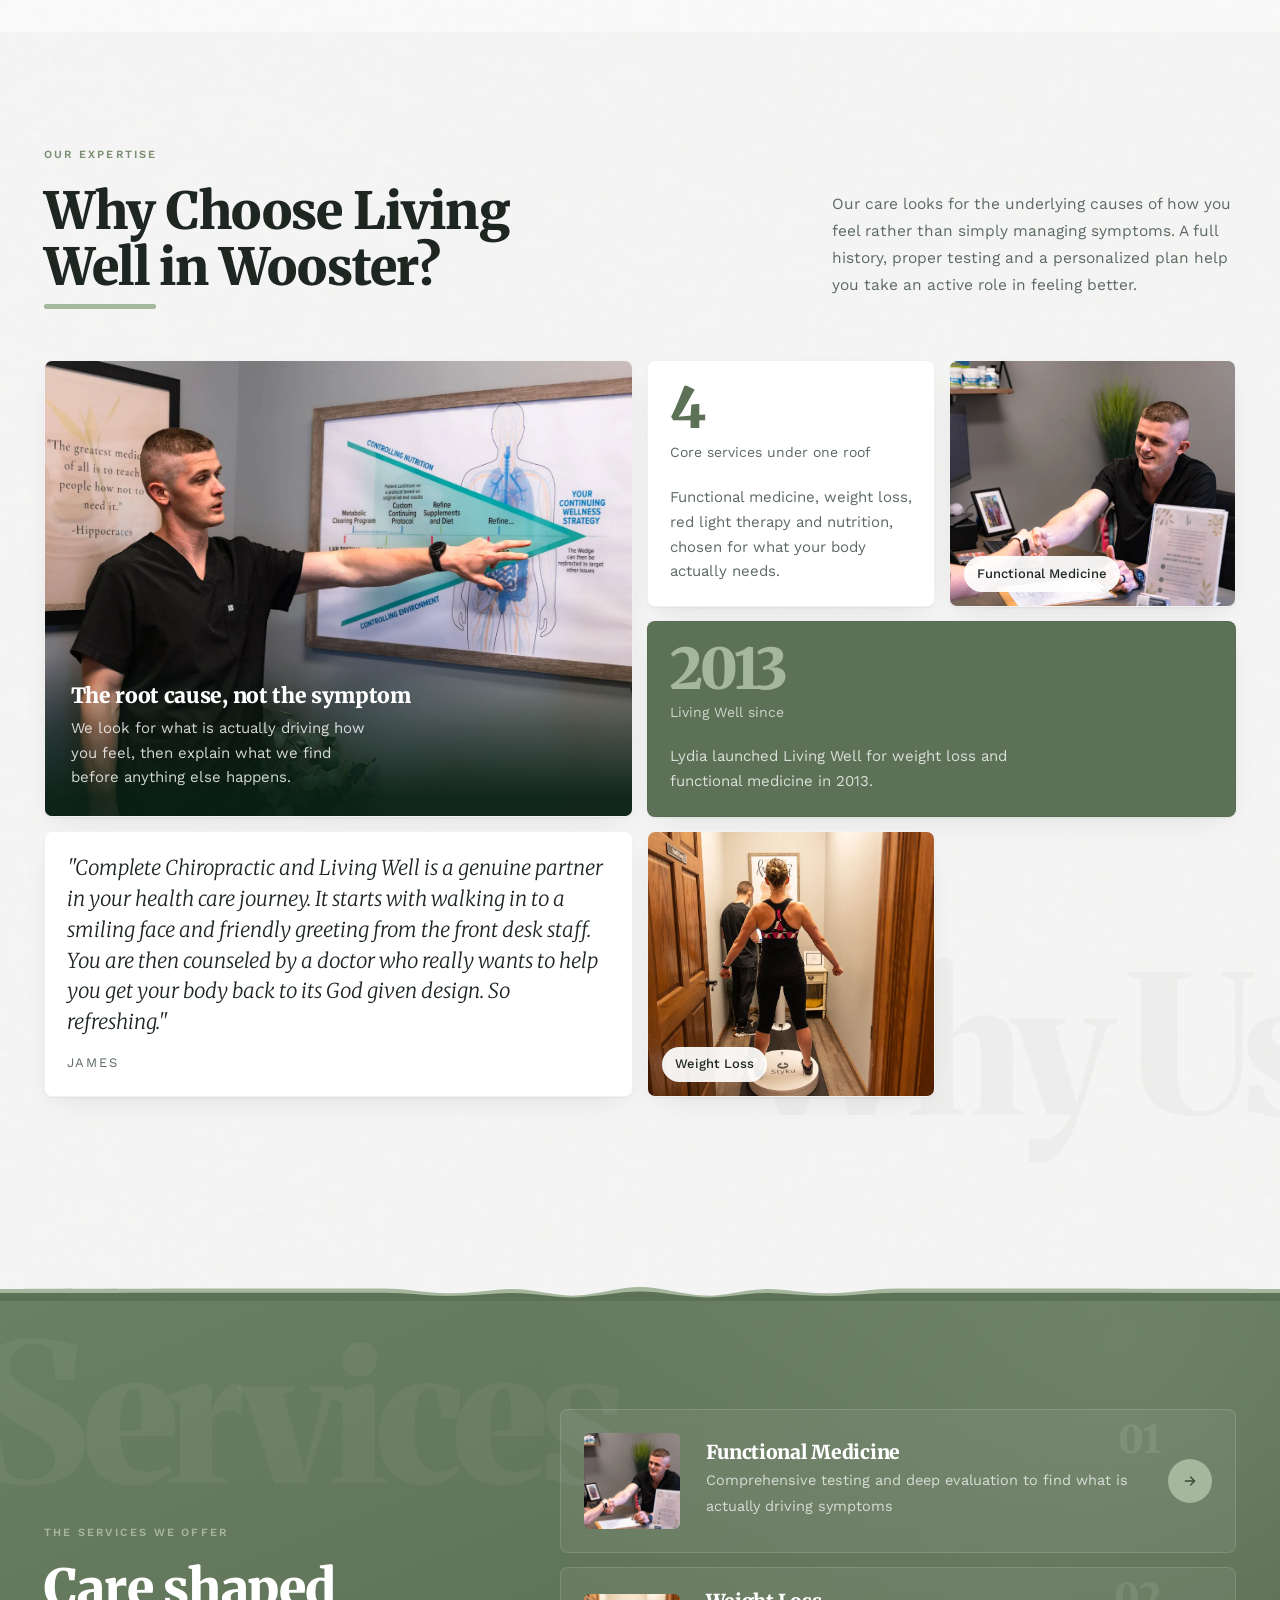
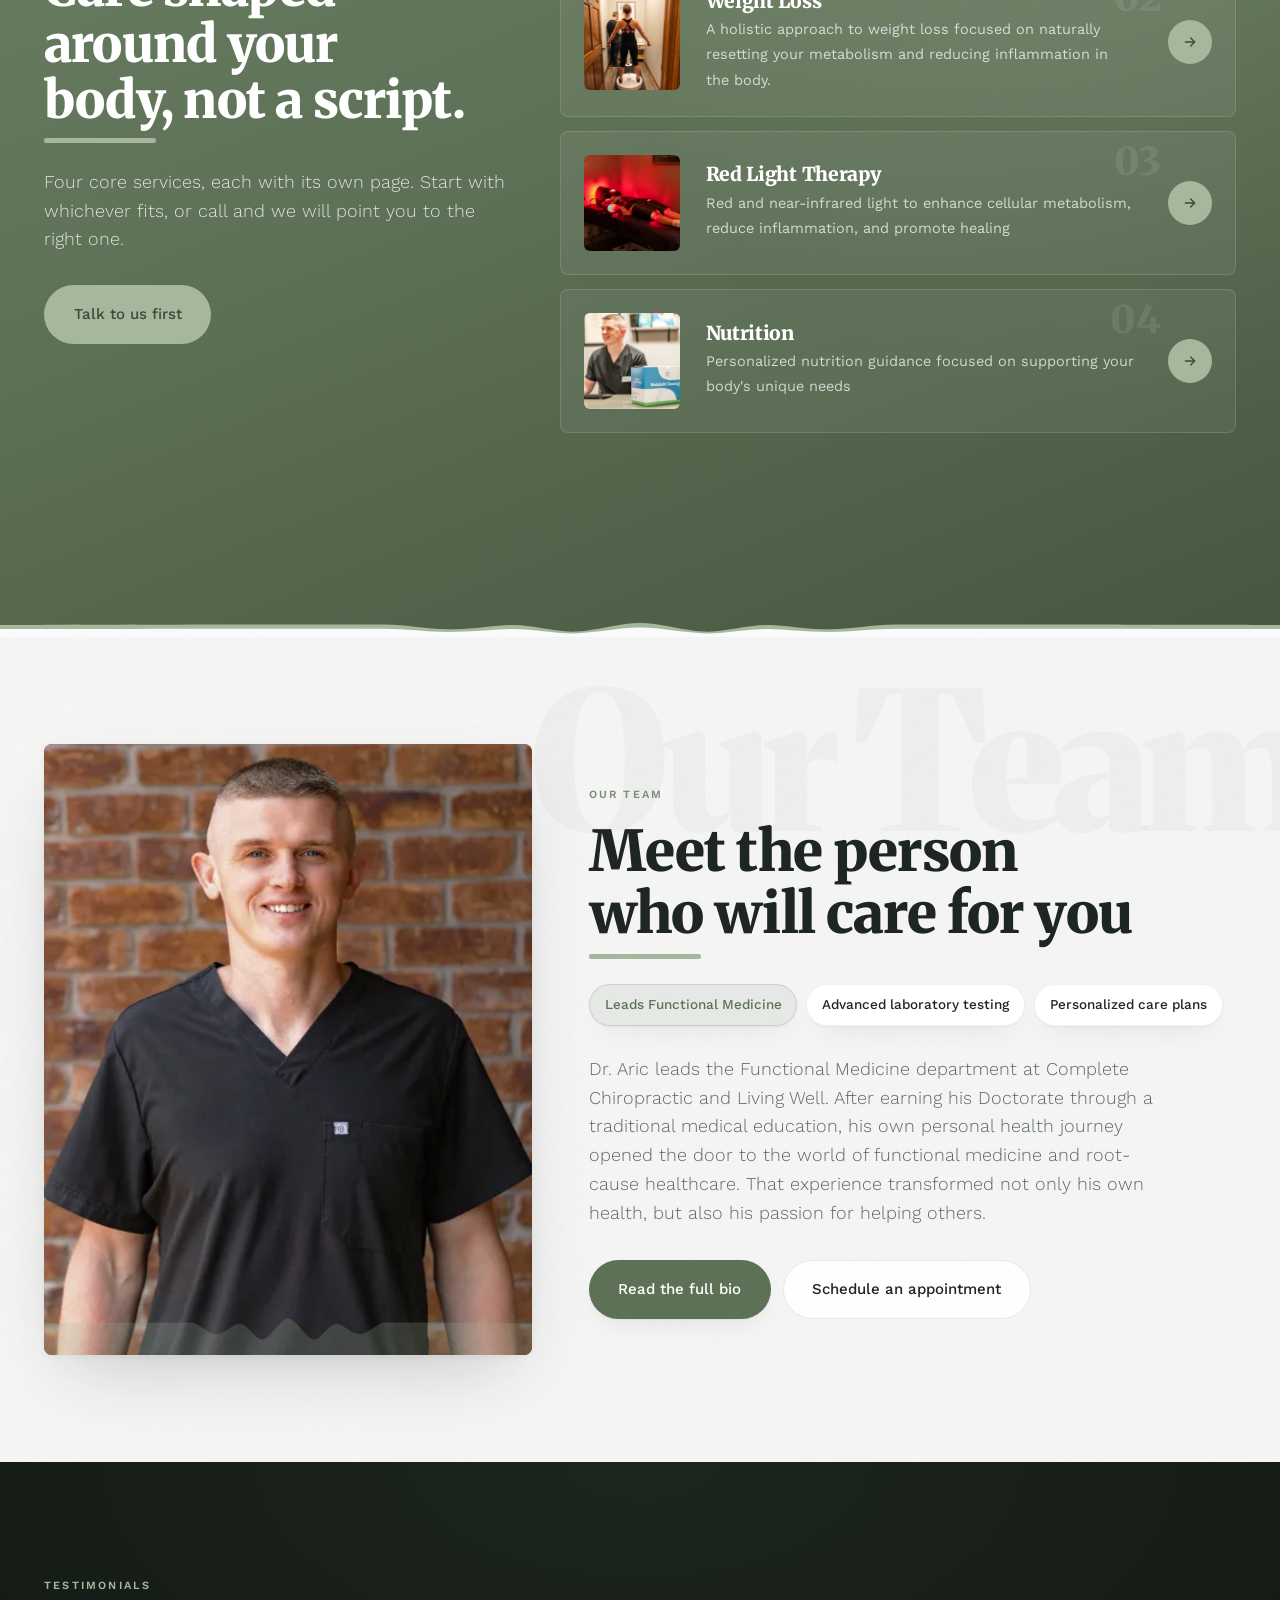
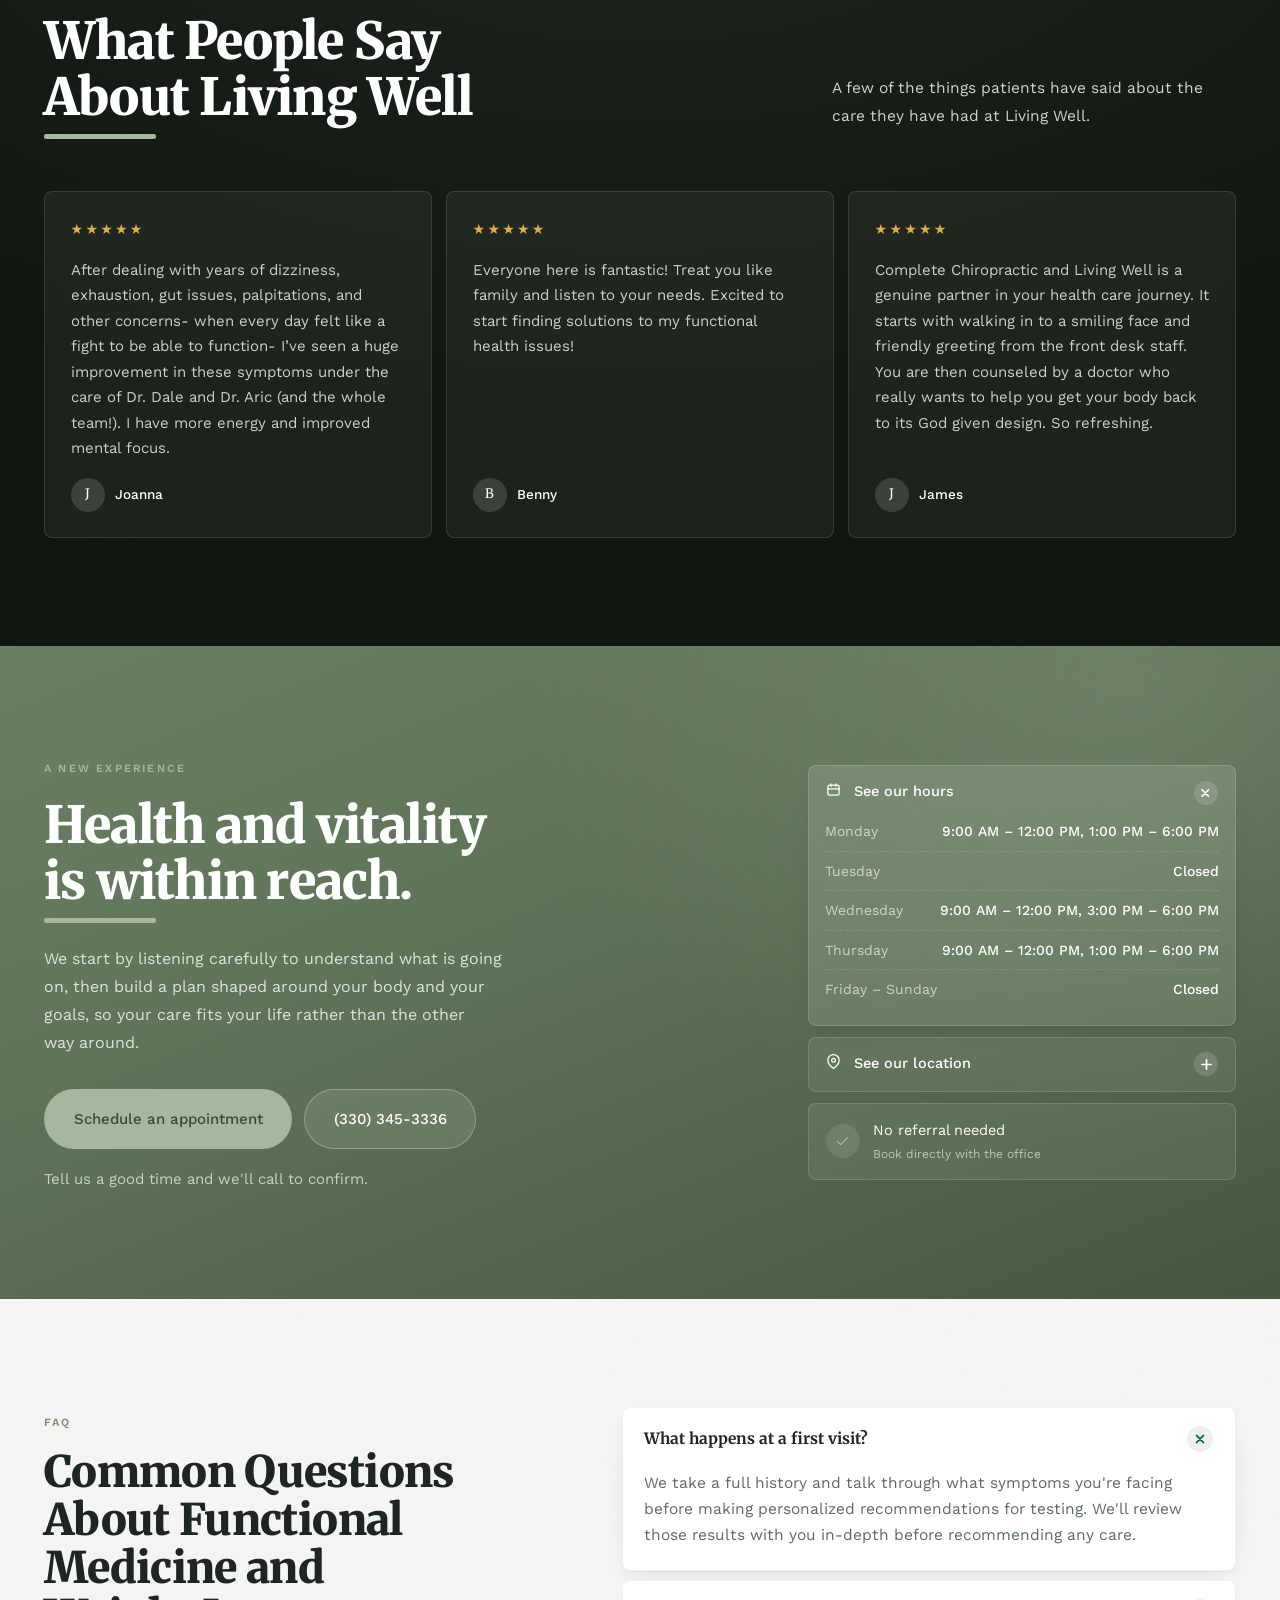
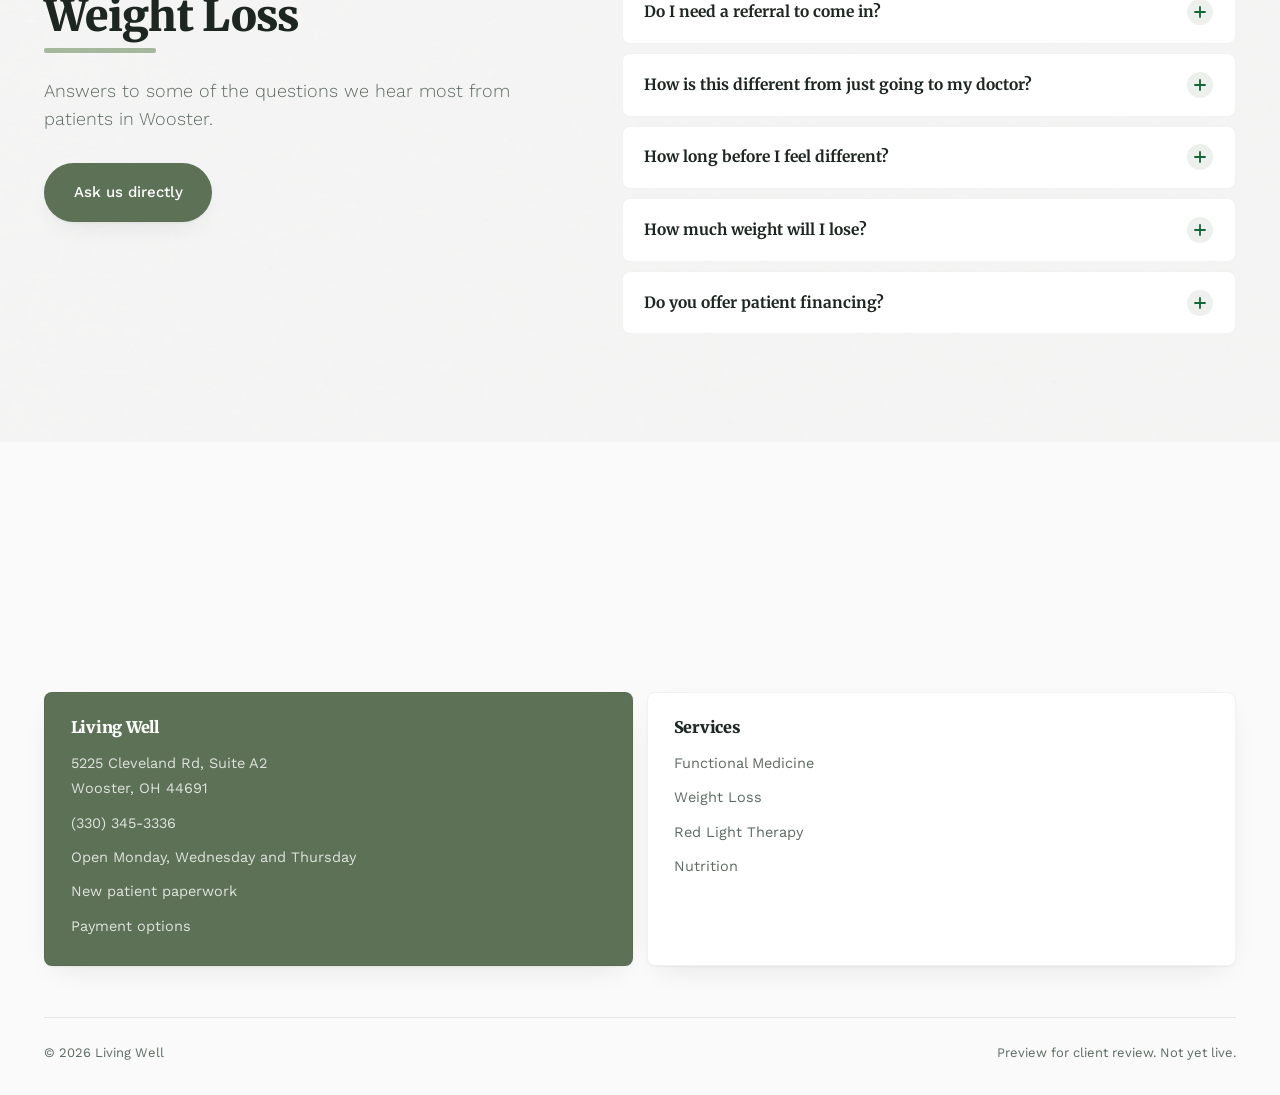
==== commit 4ac94562: "Oct 16 preview: Living Well homepage headline is functional medicine and weight loss, and both maps " ====
--- a/index.html
+++ b/index.html
@@ -136,9 +136,9 @@
     <div class="hero__in">
       <span class="eyebrow reveal" style="--d:0">Functional Medicine in Wooster</span>
       <h1>
-        <span class="mask"><span style="--d:1">Feel Good,</span></span>
-        <span class="mask"><span style="--d:2">Live Better</span></span>
-        <span class="mask"><span style="--d:3"><em>Naturally!</em></span></span>
+        <span class="mask"><span style="--d:1">Functional</span></span>
+        <span class="mask"><span style="--d:2">Medicine and</span></span>
+        <span class="mask"><span style="--d:3"><em>Weight Loss</em></span></span>
       </h1>
       <span class="rule"></span>
       <p class="hero__sub reveal" style="--d:5">Care here starts with listening. We take the time to understand where your discomfort begins, then build a simple plan around your goals.</p>
@@ -375,7 +375,7 @@
           <div class="cta__acc__body">
             <p style="margin-bottom:.9em">5225 Cleveland Rd, Suite A2<br>Wooster, OH 44691</p>
             <div class="mapslot" style="border:0;padding:0;overflow:hidden">
-              <iframe src="https://maps.google.com/maps?q=Living%20Well%2C%205225%20Cleveland%20Rd%2C%20Suite%20A2%2C%20Wooster%2C%20OH%2044691&z=15&output=embed" style="width:100%;height:100%;border:0;border-radius:inherit" loading="lazy" referrerpolicy="no-referrer-when-downgrade" title="Map to Living Well"></iframe>
+              <iframe src="https://maps.google.com/maps?q=40.8628301,-81.9234114&z=16&output=embed" style="width:100%;height:100%;border:0;border-radius:inherit" loading="lazy" referrerpolicy="no-referrer-when-downgrade" title="Map to Living Well"></iframe>
             </div>
           </div>
         </details>
